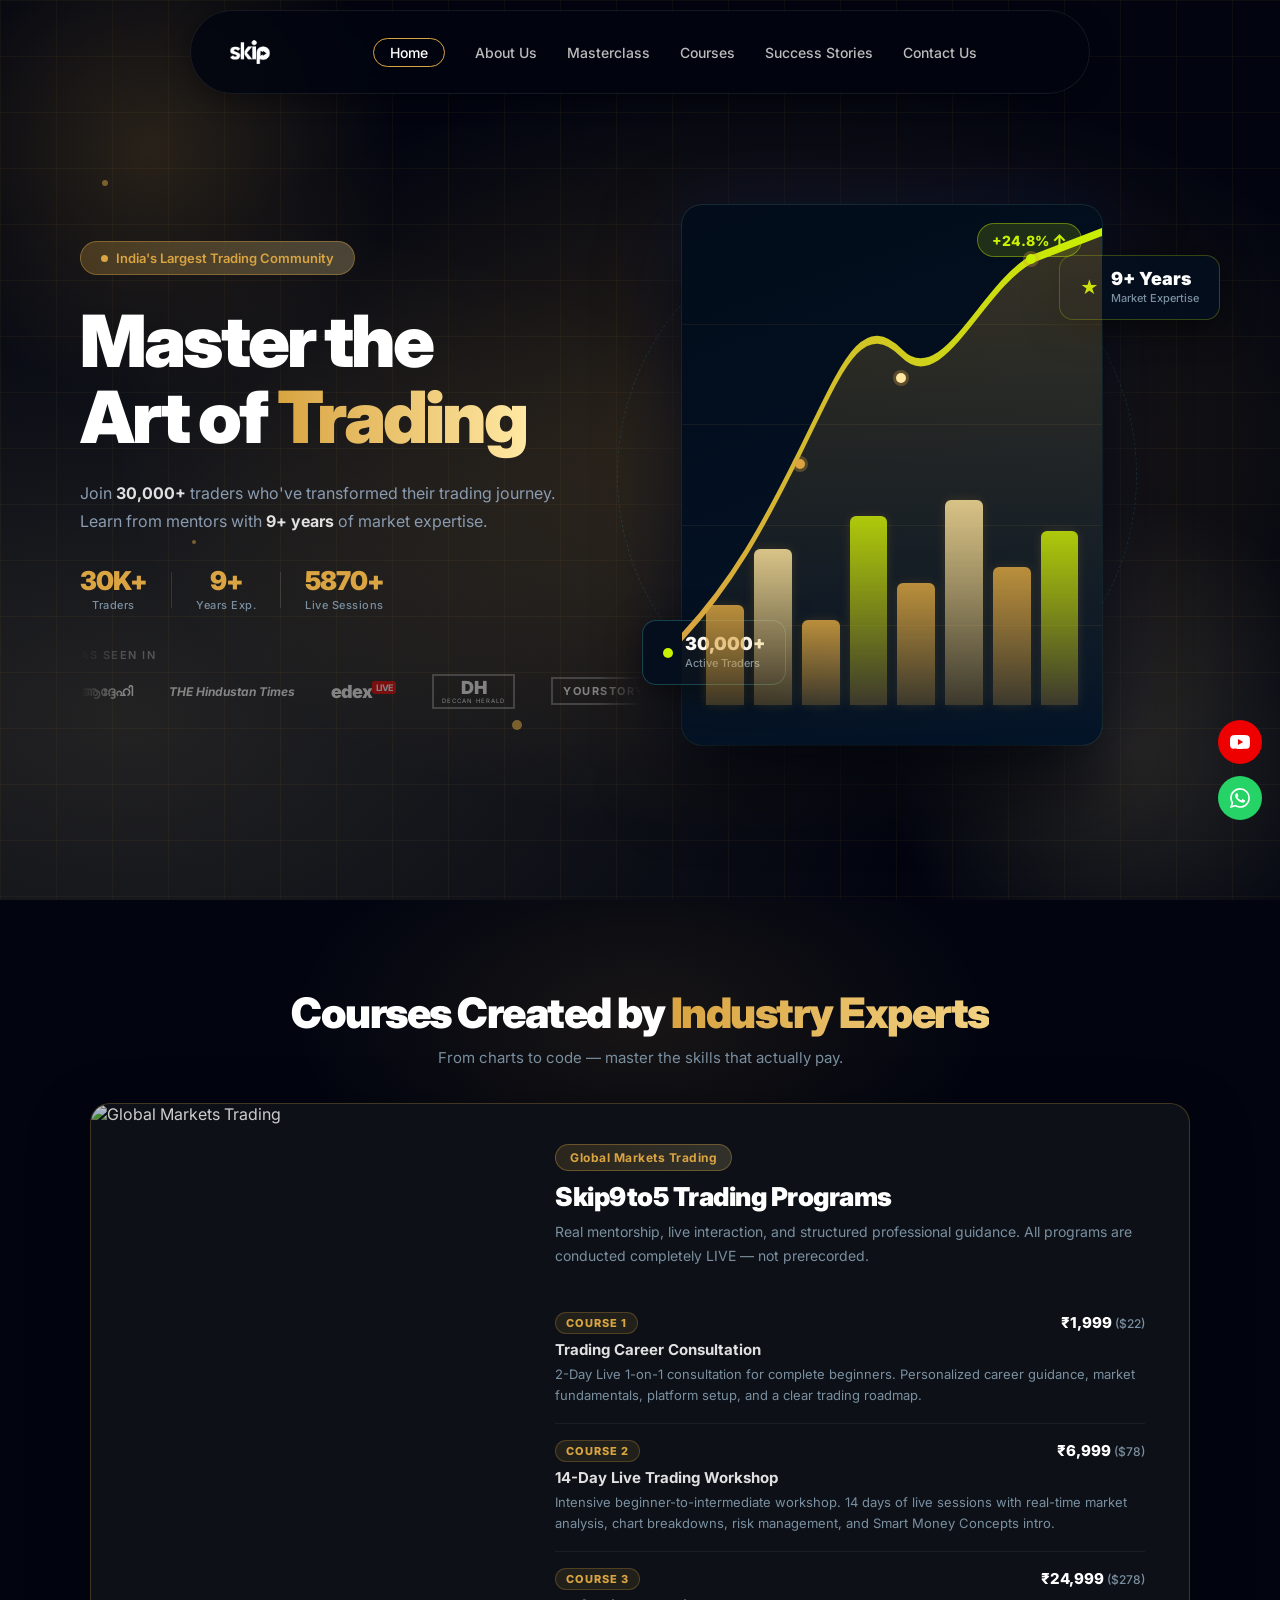
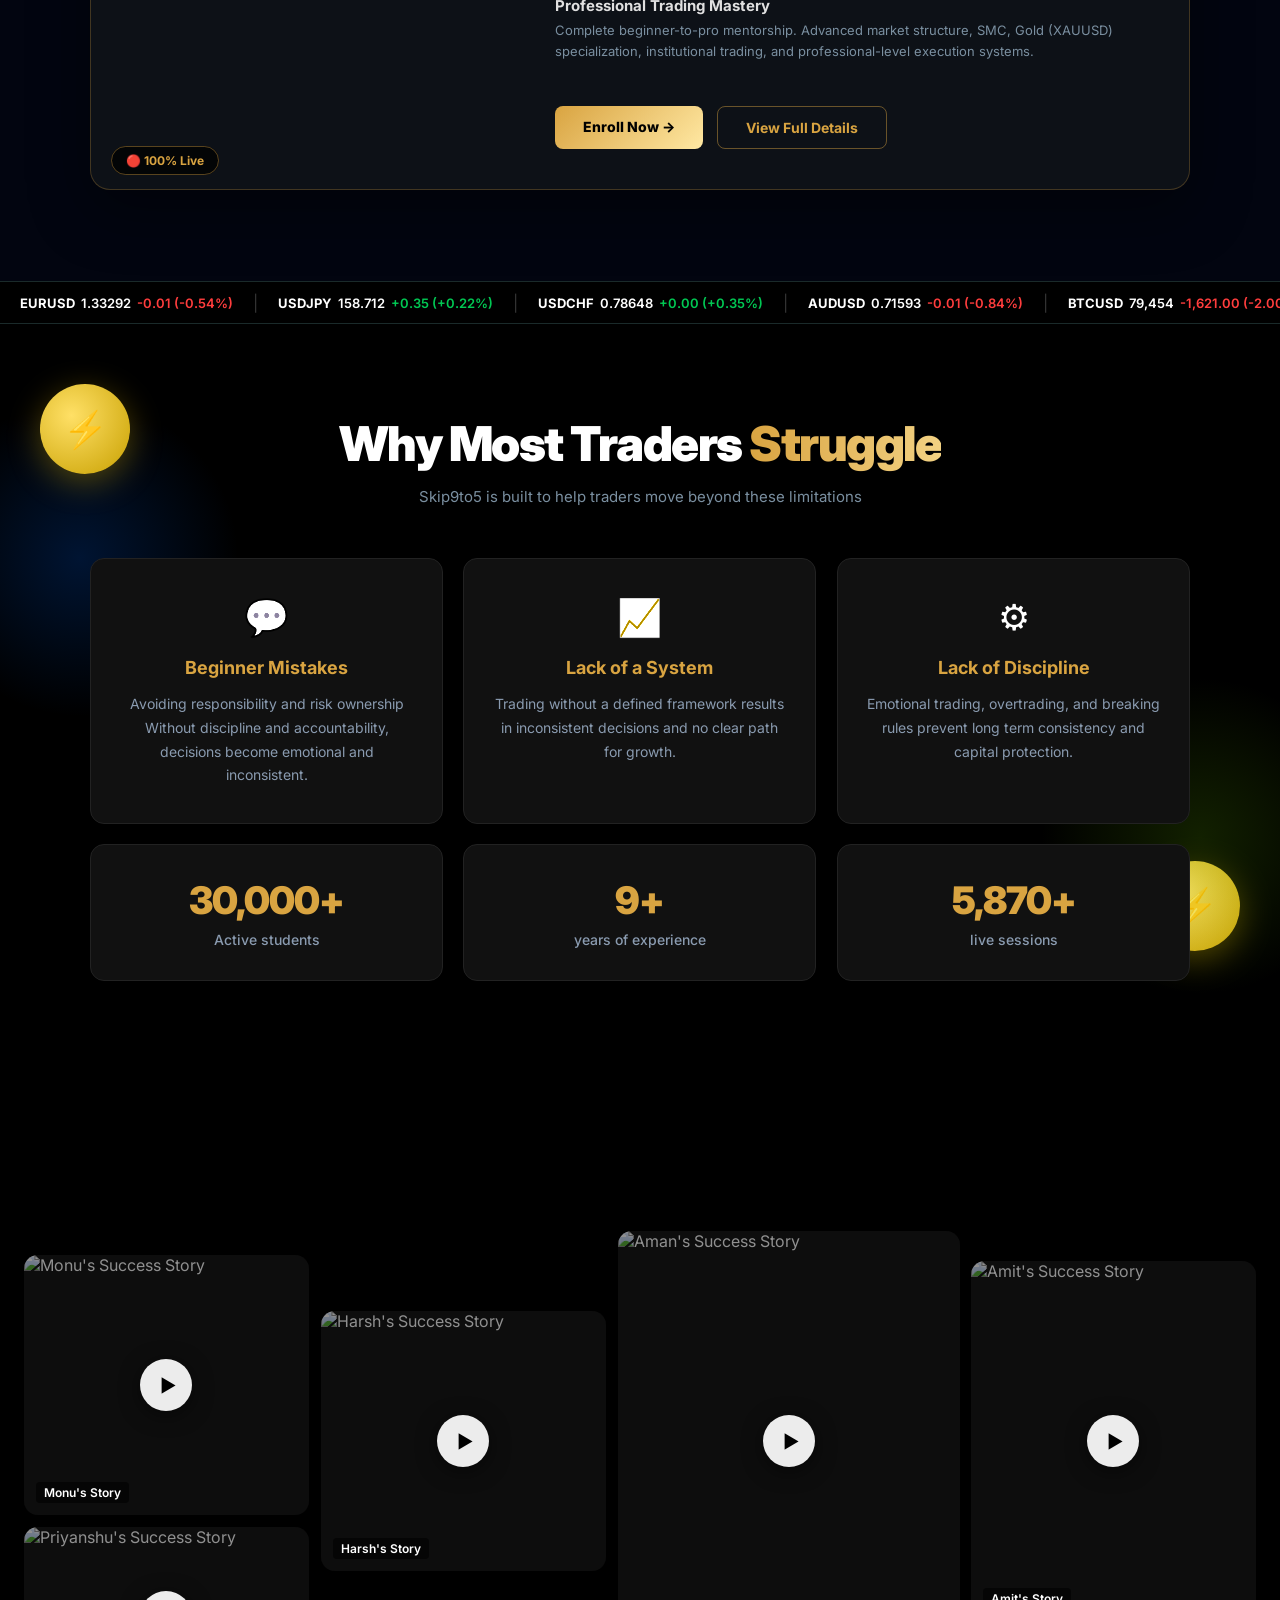
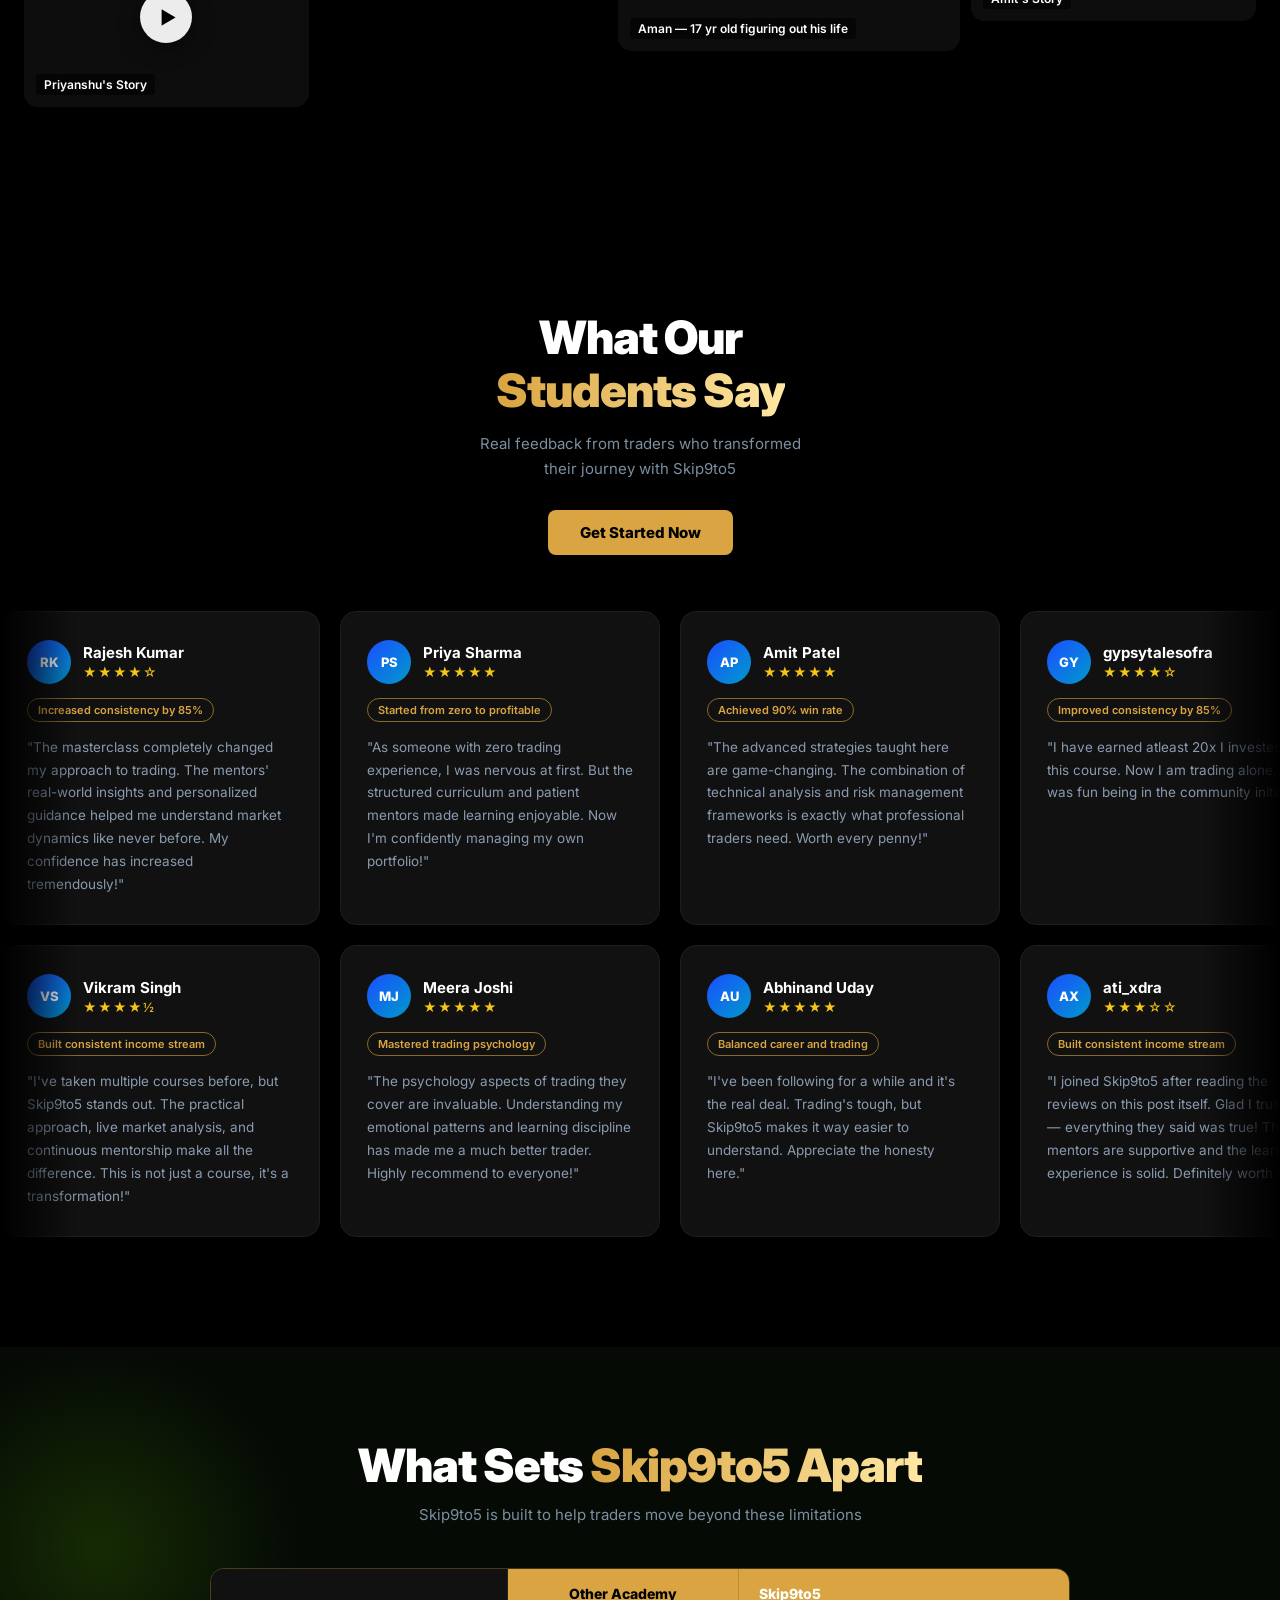
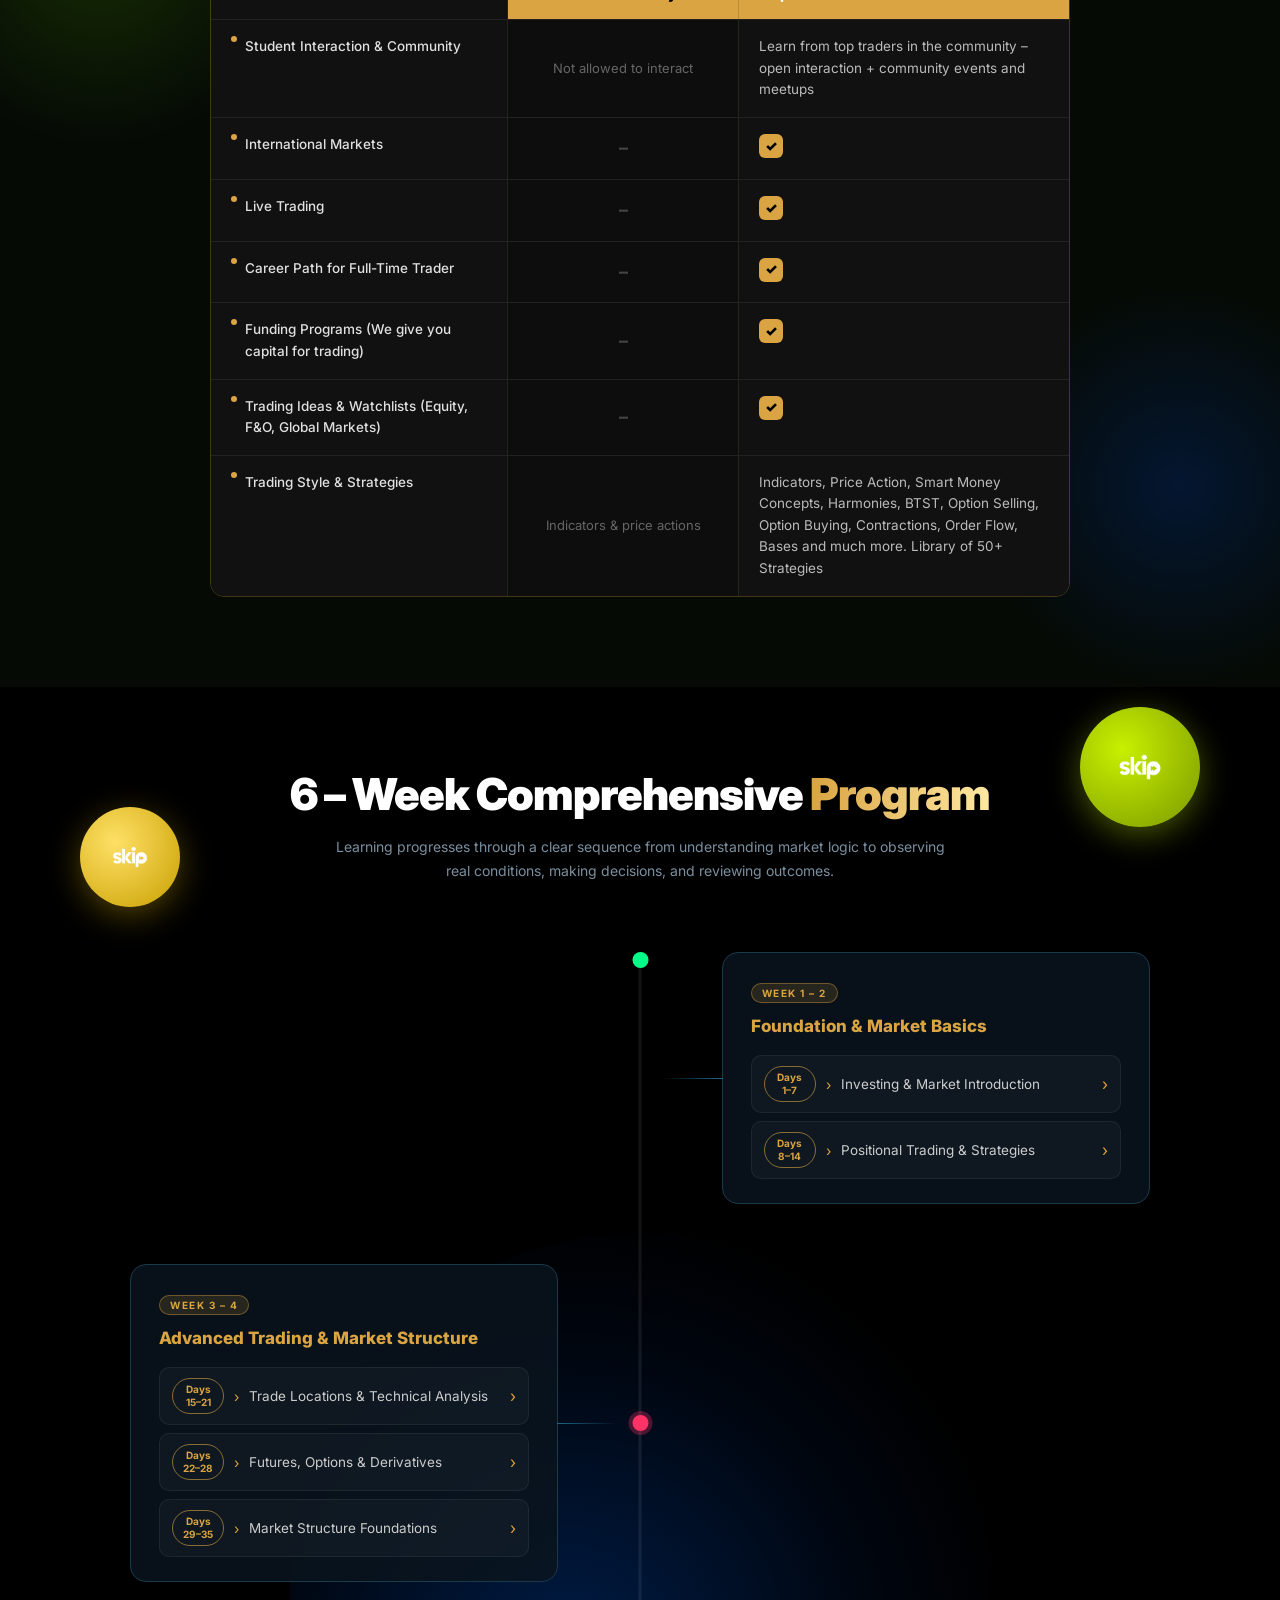
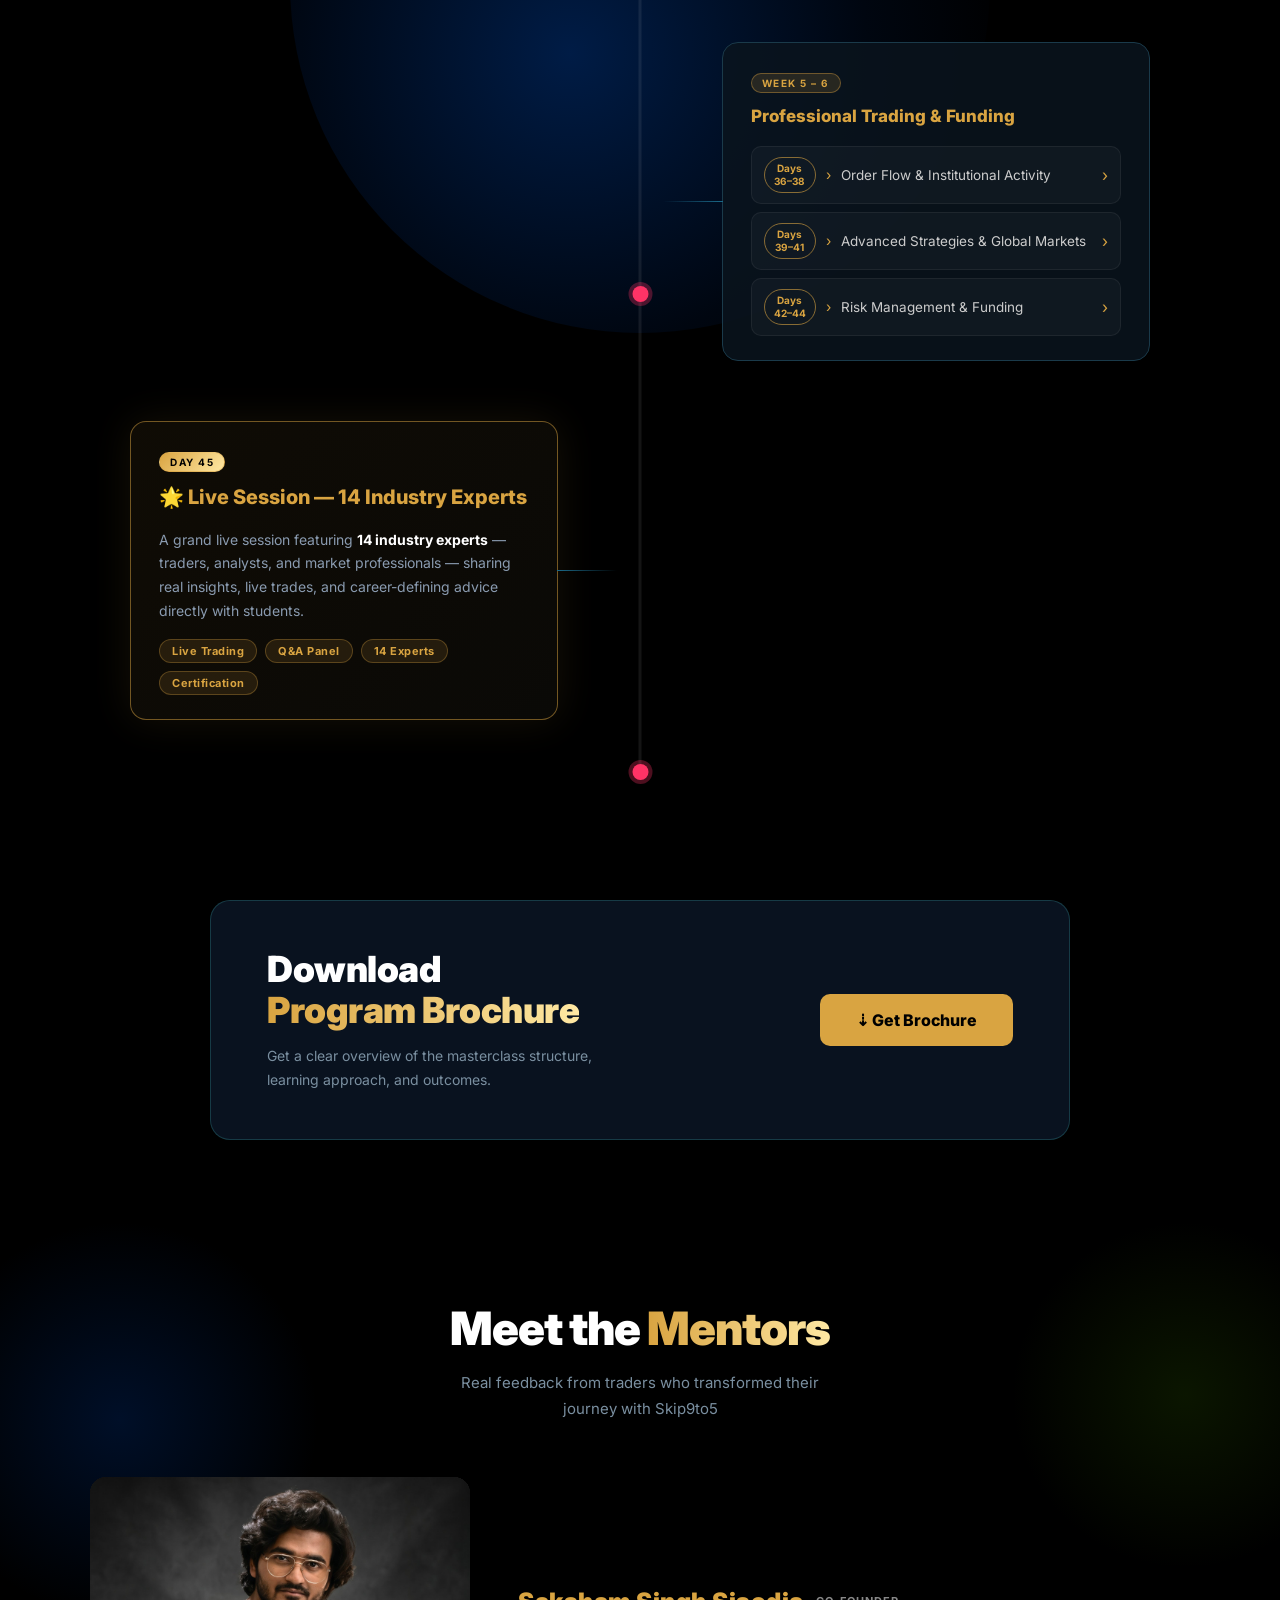
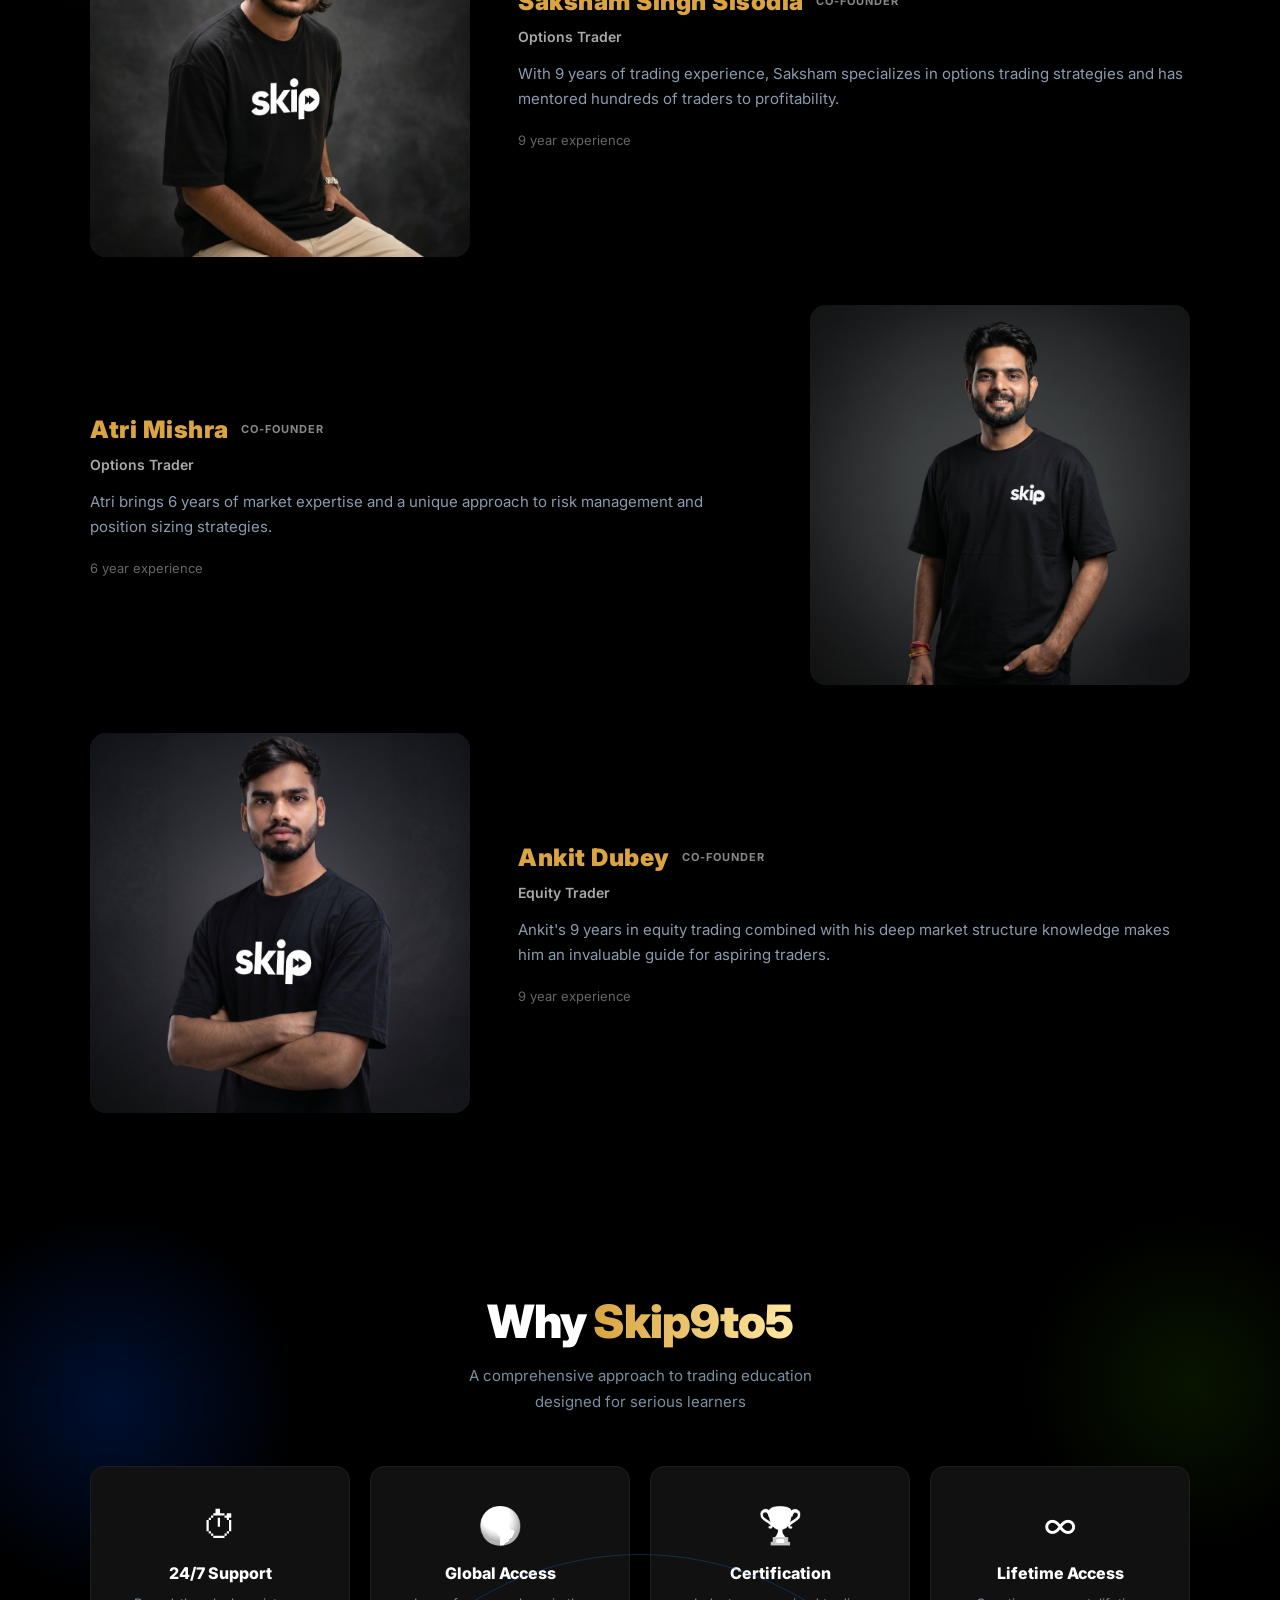
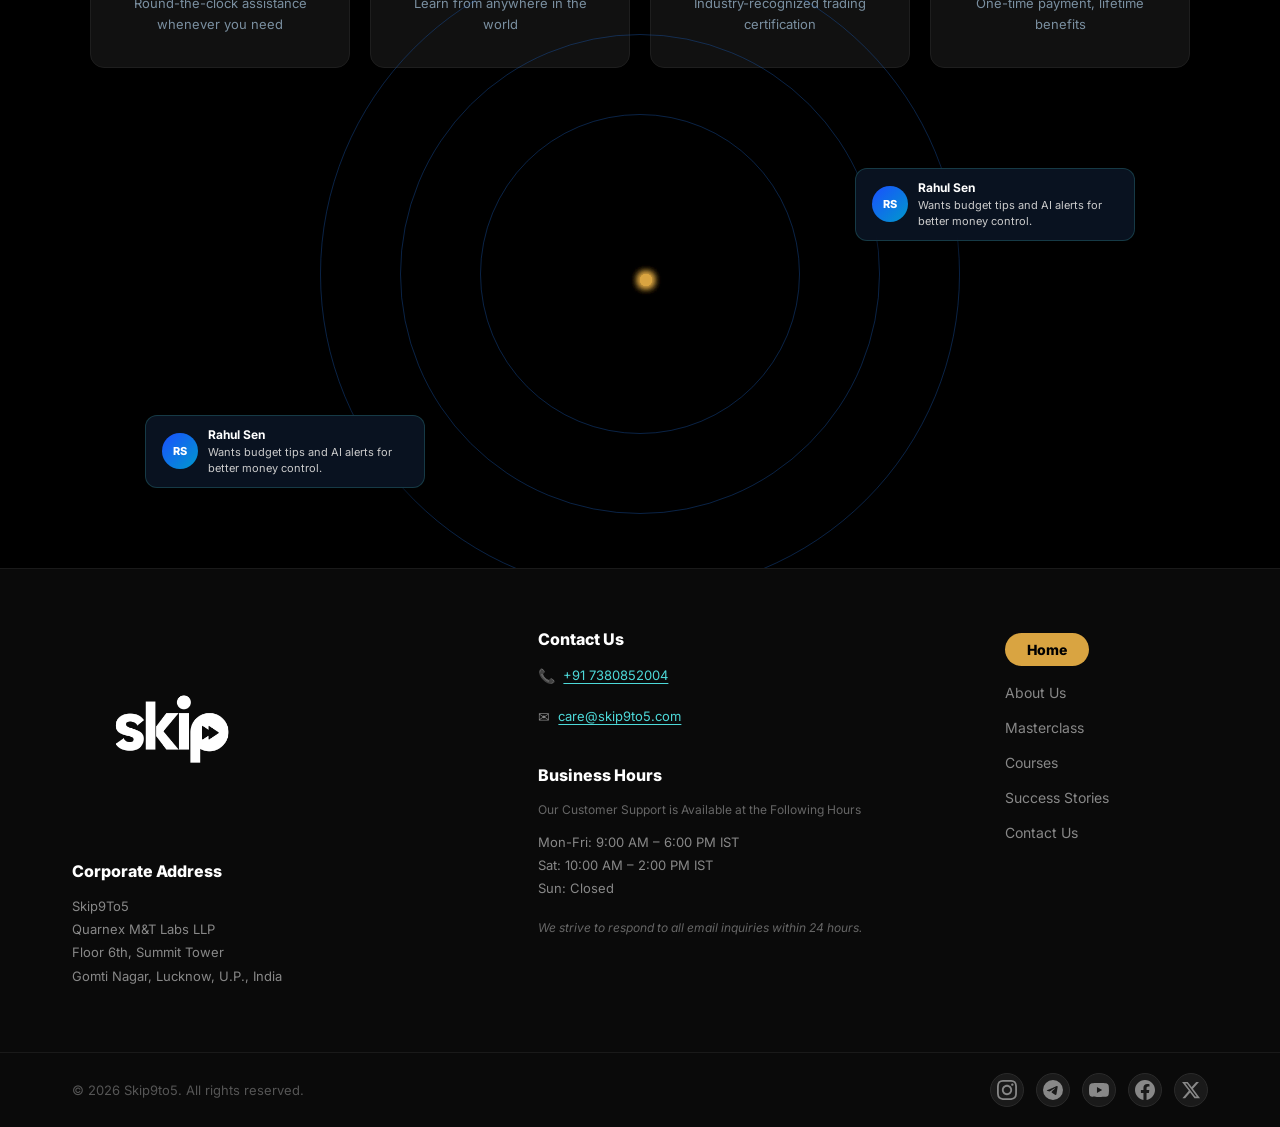
==== index.html @ 5f294678 "first commit" ====
<!DOCTYPE html>
<html lang="en">

<head>
  <meta charset="UTF-8" />
  <meta name="viewport" content="width=device-width, initial-scale=1.0" />
  <title>Skip9to5 - Master the Art of Trading</title>
  <link href="https://fonts.googleapis.com/css2?family=Inter:wght@400;600;700;800;900&display=swap" rel="stylesheet" />
  <link rel="stylesheet" href="style.css" />
  <style>
  @media (max-width:900px){
    .hero-badge,.hero-h1,.hero-line1,.hero-line2,.hero-para,.hero-stats,.hero-buttons,.hero-stat,.hero-stat-num,.hero-stat-label,.hero-stat-divider{animation:none!important;opacity:1!important;transform:none!important;visibility:visible!important;}
    .media-logos-wrapper{opacity:1!important;visibility:visible!important;}
    .media-logos{animation:logoScroll 14s linear infinite!important;opacity:1!important;visibility:visible!important;}
    .hero-line1,.hero-line2{color:#fff!important;-webkit-text-fill-color:#fff!important;display:block!important;}
    .hero-highlight{-webkit-text-fill-color:transparent!important;background:linear-gradient(90deg,#d9a441,#ffe8a3)!important;-webkit-background-clip:text!important;background-clip:text!important;}
    .hero-stat-num{color:#d9a441!important;}
    .hero-content{opacity:1!important;visibility:visible!important;z-index:10!important;position:relative!important;}
    .hero-inner{display:block!important;}
    .hero [data-animate]:not(.media-logos):not(.media-logos-wrapper){opacity:1!important;transform:none!important;visibility:visible!important;animation:none!important;}
    .media-logos{display:flex!important;width:max-content!important;animation:logoScroll 14s linear infinite!important;}
  }
  </style>
</head>

<body>

  <!-- NAVBAR -->
  <nav class="navbar" id="navbar">
    <div class="navbar-island" id="navIsland">
      <div class="logo">
        <img src="skip.png" alt="Skip Logo" class="nav-logo-img nav-logo-desktop" />
        <img src="Skip9to5-LOGO.png" alt="Skip Logo" class="nav-logo-img nav-logo-mobile" />
      </div>
      <ul class="nav-links" id="navLinks">
        <li><a href="index.html" class="active">Home</a></li>
        <li><a href="index.html#mentors">About Us</a></li>
        <li><a href="masterclass.html">Masterclass</a></li>
        <li><a href="index.html#courses">Courses</a></li>
        <!-- <li><a href="community.html">Community</a></li> -->
        <li><a href="index.html#testimonials">Success Stories</a></li>
        <li><a href="contact.html">Contact Us</a></li>
      </ul>
      <div class="nav-actions">
      </div>
      <button class="nav-hamburger" id="navHamburger" aria-label="Toggle menu">
        <span></span><span></span><span></span>
      </button>
    </div>
  </nav>

  <!-- HERO -->
  <section class="hero">
    <div class="hero-grid-overlay"></div>

    <!-- animated particles -->
    <div class="hero-particle p1"></div>
    <div class="hero-particle p2"></div>
    <div class="hero-particle p3"></div>
    <div class="hero-particle p4"></div>
    <div class="hero-particle p5"></div>

    <!-- glow blobs -->
    <div class="hero-blob blob-tl"></div>
    <div class="hero-blob blob-br"></div>

    <div class="hero-inner">

      <!-- LEFT -->
      <div class="hero-content">

        <div class="hero-badge is-visible">
          <span class="hero-badge-dot"></span>
          India's Largest Trading Community
        </div>

        <h1 class="hero-h1">
          <span class="hero-line1">Master the</span>
          <span class="hero-line2">Art of <span class="hero-highlight">Trading</span></span>
        </h1>

        <p class="hero-para">Join <strong>30,000+</strong> traders who've transformed their trading journey.<br />
          Learn from mentors with <strong>9+ years</strong> of market expertise.</p>

        <!-- stats row -->
        <div class="hero-stats">
          <div class="hero-stat">
            <span class="hero-stat-num">30K+</span>
            <span class="hero-stat-label">Traders</span>
          </div>
          <div class="hero-stat-divider"></div>
          <div class="hero-stat">
            <span class="hero-stat-num">9+</span>
            <span class="hero-stat-label">Years Exp.</span>
          </div>
          <div class="hero-stat-divider"></div>
          <div class="hero-stat">
            <span class="hero-stat-num">5870+</span>
            <span class="hero-stat-label">Live Sessions</span>
          </div>
        </div>



        <div class="media-logos-wrapper">
          <p class="media-label">As seen in</p>
          <div class="media-logos">
            <span class="media-logo malayalam">ആദ്ദേഹി</span>
            <span class="media-logo ht">THE Hindustan Times</span>
            <span class="media-logo edex">edex<span class="live">LIVE</span></span>
            <span class="media-logo dh">DH<br /><small>DECCAN HERALD</small></span>
            <span class="media-logo ys">YOURSTORY</span>
            <span class="media-logo malayalam">ആദ്ദേഹി</span>
            <span class="media-logo ht">THE Hindustan Times</span>
            <span class="media-logo edex">edex<span class="live">LIVE</span></span>
            <span class="media-logo dh">DH<br /><small>DECCAN HERALD</small></span>
            <span class="media-logo ys">YOURSTORY</span>
          </div>
        </div>
      </div>

      <!-- RIGHT -->
      <div class="hero-image-wrap">
        <div class="hero-img-ring ring1"></div>
        <div class="hero-img-ring ring2"></div>
        <div class="hero-img-frame">
          <!-- Animated Bar Chart -->
          <div class="hero-chart">
            <div class="chart-grid">
              <div class="chart-line"></div>
              <div class="chart-line"></div>
              <div class="chart-line"></div>
              <div class="chart-line"></div>
            </div>
            <div class="chart-bars">
              <div class="chart-bar" style="--h:45%;--delay:0s;--color:#d9a441"></div>
              <div class="chart-bar" style="--h:70%;--delay:0.15s;--color:#ffe8a3"></div>
              <div class="chart-bar" style="--h:38%;--delay:0.3s;--color:#d9a441"></div>
              <div class="chart-bar" style="--h:85%;--delay:0.45s;--color:#c8f000"></div>
              <div class="chart-bar" style="--h:55%;--delay:0.6s;--color:#d9a441"></div>
              <div class="chart-bar" style="--h:92%;--delay:0.75s;--color:#ffe8a3"></div>
              <div class="chart-bar" style="--h:62%;--delay:0.9s;--color:#d9a441"></div>
              <div class="chart-bar" style="--h:78%;--delay:1.05s;--color:#c8f000"></div>
            </div>
            <svg class="chart-curve" viewBox="0 0 420 200" preserveAspectRatio="none">
              <defs>
                <linearGradient id="curveGrad" x1="0" y1="0" x2="1" y2="0">
                  <stop offset="0%" stop-color="#d9a441"/>
                  <stop offset="100%" stop-color="#c8f000"/>
                </linearGradient>
                <linearGradient id="fillGrad" x1="0" y1="0" x2="0" y2="1">
                  <stop offset="0%" stop-color="#d9a441" stop-opacity="0.25"/>
                  <stop offset="100%" stop-color="#d9a441" stop-opacity="0"/>
                </linearGradient>
              </defs>
              <path class="curve-fill" d="M0 160 C50 140, 80 120, 120 90 S180 40, 220 55 S300 30, 350 20 L420 10 L420 200 L0 200 Z" fill="url(#fillGrad)"/>
              <path class="curve-line" d="M0 160 C50 140, 80 120, 120 90 S180 40, 220 55 S300 30, 350 20 L420 10" fill="none" stroke="url(#curveGrad)" stroke-width="3" stroke-linecap="round"/>
            </svg>
            <div class="chart-label-up">+24.8% <span>&#8593;</span></div>
            <div class="chart-dots">
              <div class="chart-dot" style="left:28%;bottom:52%;--dc:#d9a441"></div>
              <div class="chart-dot" style="left:52%;bottom:68%;--dc:#ffe8a3"></div>
              <div class="chart-dot" style="left:83%;bottom:90%;--dc:#c8f000"></div>
            </div>
          </div>
          <div class="hero-img-shine"></div>
        </div>
        <!-- floating badge -->
        <div class="hero-float-card">
          <span class="hero-pulse"></span>
          <div>
            <div class="hero-card-num">30,000+</div>
            <div class="hero-card-label">Active Traders</div>
          </div>
        </div>
        <!-- second floating badge -->
        <div class="hero-float-card2">
          <span class="hero-star">&#9733;</span>
          <div>
            <div class="hero-card-num">9+ Years</div>
            <div class="hero-card-label">Market Expertise</div>
          </div>
        </div>
      </div>

    </div>
  </section>

  <!-- COURSES SECTION -->
  <section class="courses-section" id="courses">
    <div class="courses-inner">
      <div class="courses-header">
        <h2 class="courses-title" data-animate="fade-up">Courses Created by <span class="courses-highlight">Industry Experts</span></h2>
        <p class="courses-tagline" data-animate="fade-up" data-delay="150">From charts to code — master the skills that actually pay.</p>
      </div>

      <!-- Expanded Global Markets Card -->
      <div class="gm-card" data-animate="zoom-in" data-delay="200">
        <div class="gm-card-img">
          <img src="https://images.unsplash.com/photo-1611974789855-9c2a0a7236a3?w=600&h=500&fit=crop&auto=format" alt="Global Markets Trading" />
          <div class="gm-img-overlay">
            <span class="gm-live-badge">&#128308; 100% Live</span>
          </div>
        </div>
        <div class="gm-card-content">
          <div class="gm-card-top">
            <span class="gm-tag">Global Markets Trading</span>
            <h3 class="gm-title">Skip9to5 Trading Programs</h3>
            <p class="gm-desc">Real mentorship, live interaction, and structured professional guidance. All programs are conducted completely LIVE — not prerecorded.</p>
          </div>

          <div class="gm-courses">

            <div class="gm-course">
              <div class="gm-course-head">
                <span class="gm-course-num">Course 1</span>
                <span class="gm-course-price">₹1,999 <small>($22)</small></span>
              </div>
              <h4>Trading Career Consultation</h4>
              <p>2-Day Live 1-on-1 consultation for complete beginners. Personalized career guidance, market fundamentals, platform setup, and a clear trading roadmap.</p>
            </div>

            <div class="gm-course-divider"></div>

            <div class="gm-course">
              <div class="gm-course-head">
                <span class="gm-course-num">Course 2</span>
                <span class="gm-course-price">₹6,999 <small>($78)</small></span>
              </div>
              <h4>14-Day Live Trading Workshop</h4>
              <p>Intensive beginner-to-intermediate workshop. 14 days of live sessions with real-time market analysis, chart breakdowns, risk management, and Smart Money Concepts intro.</p>
            </div>

            <div class="gm-course-divider"></div>

            <div class="gm-course">
              <div class="gm-course-head">
                <span class="gm-course-num">Course 3</span>
                <span class="gm-course-price">₹24,999 <small>($278)</small></span>
              </div>
              <h4>Professional Trading Mastery</h4>
              <p>Complete beginner-to-pro mentorship. Advanced market structure, SMC, Gold (XAUUSD) specialization, institutional trading, and professional-level execution systems.</p>
            </div>

          </div>

          <div class="gm-card-actions">
            <a href="payment.html" class="gm-btn-primary">Enroll Now &#8594;</a>
            <a href="global-markets.html" class="gm-btn-outline">View Full Details</a>
          </div>
        </div>
      </div>

    </div>
  </section>

  <!-- TICKER BAR -->
  <div class="ticker-bar">
    <div class="ticker-track">
      <span class="tick"><span class="tick-name">EURUSD</span> 1.33292 <span class="tick-down">-0.01
          (-0.54%)</span></span>
      <span class="tick-sep">|</span>
      <span class="tick"><span class="tick-name">USDJPY</span> 158.712 <span class="tick-up">+0.35
          (+0.22%)</span></span>
      <span class="tick-sep">|</span>
      <span class="tick"><span class="tick-name">USDCHF</span> 0.78648 <span class="tick-up">+0.00
          (+0.35%)</span></span>
      <span class="tick-sep">|</span>
      <span class="tick"><span class="tick-name">AUDUSD</span> 0.71593 <span class="tick-down">-0.01
          (-0.84%)</span></span>
      <span class="tick-sep">|</span>
      <span class="tick"><span class="tick-name">BTCUSD</span> 79,454 <span class="tick-down">-1,621.00
          (-2.00%)</span></span>
      <span class="tick-sep">|</span>
      <span class="tick"><span class="tick-name">TSLA</span> 428.00 <span class="tick-down">-15.30
          (-3.45%)</span></span>
      <span class="tick-sep">|</span>
      <span class="tick"><span class="tick-name">EURUSD</span> 1.33292 <span class="tick-down">-0.01
          (-0.54%)</span></span>
      <span class="tick-sep">|</span>
      <span class="tick"><span class="tick-name">USDJPY</span> 158.712 <span class="tick-up">+0.35
          (+0.22%)</span></span>
      <span class="tick-sep">|</span>
      <span class="tick"><span class="tick-name">USDCHF</span> 0.78648 <span class="tick-up">+0.00
          (+0.35%)</span></span>
      <span class="tick-sep">|</span>
      <span class="tick"><span class="tick-name">AUDUSD</span> 0.71593 <span class="tick-down">-0.01
          (-0.84%)</span></span>
      <span class="tick-sep">|</span>
      <span class="tick"><span class="tick-name">BTCUSD</span> 79,454 <span class="tick-down">-1,621.00
          (-2.00%)</span></span>
      <span class="tick-sep">|</span>
      <span class="tick"><span class="tick-name">TSLA</span> 428.00 <span class="tick-down">-15.30
          (-3.45%)</span></span>
    </div>
  </div>

  <!-- WHY MOST TRADERS STRUGGLE -->
  <section class="struggle">
    <div class="coin coin-left">&#9889;</div>
    <div class="coin coin-right">&#9889;</div>

    <div class="struggle-inner">
      <h2 class="struggle-title" data-animate="fade-up">Why Most Traders <span class="struggle-highlight">Struggle</span></h2>
      <p class="struggle-sub" data-animate="fade-up" data-delay="150">Skip9to5 is built to help traders move beyond these limitations</p>

      <!-- Top 3 cards -->
      <div class="struggle-cards">
        <div class="s-card" data-animate="fade-up" data-delay="100">
          <div class="s-icon">&#128172;</div>
          <h3>Beginner Mistakes</h3>
          <p>Avoiding responsibility and risk ownership Without discipline and accountability, decisions become
            emotional and inconsistent.</p>
        </div>
        <div class="s-card" data-animate="fade-up" data-delay="250">
          <div class="s-icon">&#128200;</div>
          <h3>Lack of a System</h3>
          <p>Trading without a defined framework results in inconsistent decisions and no clear path for growth.</p>
        </div>
        <div class="s-card" data-animate="fade-up" data-delay="400">
          <div class="s-icon">&#9881;</div>
          <h3>Lack of Discipline</h3>
          <p>Emotional trading, overtrading, and breaking rules prevent long term consistency and capital protection.
          </p>
        </div>
      </div>

      <!-- Stats row -->
      <div class="struggle-stats">
        <div class="stat-card" data-animate="pop" data-delay="100">
          <div class="stat-num">30,000+</div>
          <div class="stat-label">Active students</div>
        </div>
        <div class="stat-card" data-animate="pop" data-delay="250">
          <div class="stat-num">9+</div>
          <div class="stat-label">years of experience</div>
        </div>
        <div class="stat-card" data-animate="pop" data-delay="400">
          <div class="stat-num">5,870+</div>
          <div class="stat-label">live sessions</div>
        </div>
      </div>
    </div>
  </section>

  <!-- VIDEO WALL SECTION -->
  <section class="video-wall">
    <div class="vw-grid">

      <!-- col 1 -->
      <div class="vw-col vw-col--offset">
        <div class="vw-item" data-vid="0Kn14chFqkI" data-animate="zoom-in" data-delay="100">
          <img src="https://img.youtube.com/vi/0Kn14chFqkI/hqdefault.jpg" alt="Monu's Success Story" />
          <div class="vw-overlay">
            <div class="vw-play">&#9654;</div>
          </div>
          <div class="vw-caption">Monu's Story</div>
        </div>
        <div class="vw-item vw-item--sm" data-vid="X-Z2sz8agEo" data-animate="zoom-in" data-delay="200">
          <img src="https://img.youtube.com/vi/X-Z2sz8agEo/hqdefault.jpg" alt="Priyanshu's Success Story" />
          <div class="vw-overlay">
            <div class="vw-play">&#9654;</div>
          </div>
          <div class="vw-caption">Priyanshu's Story</div>
        </div>
      </div>

      <!-- col 2 -->
      <div class="vw-col">
        <div class="vw-item" data-vid="LWwvFwNIF-0" data-animate="zoom-in" data-delay="150">
          <img src="https://img.youtube.com/vi/LWwvFwNIF-0/hqdefault.jpg" alt="Harsh's Success Story" />
          <div class="vw-overlay">
            <div class="vw-play">&#9654;</div>
          </div>
          <div class="vw-caption">Harsh's Story</div>
        </div>
      </div>

      <!-- col 3 (tall center) -->
      <div class="vw-col vw-col--tall">
        <div class="vw-item vw-item--tall" data-vid="XWdUt3kWyk4" data-animate="fade-up" data-delay="100">
          <img src="https://img.youtube.com/vi/XWdUt3kWyk4/hqdefault.jpg" alt="Aman's Success Story" />
          <div class="vw-overlay">
            <div class="vw-play">&#9654;</div>
          </div>
          <div class="vw-caption">Aman — 17 yr old figuring out his life</div>
        </div>
      </div>

      <!-- col 4 -->
      <div class="vw-col">
        <div class="vw-item vw-item--center" data-vid="Lo_ufs17RVM" data-animate="fade-up" data-delay="200">
          <img src="https://img.youtube.com/vi/Lo_ufs17RVM/hqdefault.jpg" alt="Amit's Success Story" />
          <div class="vw-overlay">
            <div class="vw-play">&#9654;</div>
          </div>
          <div class="vw-caption">Amit's Story</div>
        </div>
      </div>

    </div>
  </section>

  <!-- VIDEO MODAL -->
  <div class="yt-modal" id="ytModal">
    <div class="yt-modal-backdrop" id="ytBackdrop"></div>
    <div class="yt-modal-box">
      <button class="yt-close" id="ytClose">&#10005;</button>
      <div class="yt-frame-wrap">
        <iframe id="ytFrame" src="" frameborder="0" allow="autoplay; encrypted-media" allowfullscreen></iframe>
      </div>
    </div>
  </div>

  <script>
    const items = document.querySelectorAll('.vw-item');
    const modal = document.getElementById('ytModal');
    const frame = document.getElementById('ytFrame');
    const close = document.getElementById('ytClose');
    const backdrop = document.getElementById('ytBackdrop');

    items.forEach(item => {
      item.addEventListener('click', () => {
        const vid = item.dataset.vid;
        frame.src = `https://www.youtube.com/embed/${vid}?autoplay=1`;
        modal.classList.add('active');
      });
    });

    function closeModal() {
      modal.classList.remove('active');
      frame.src = '';
    }
    close.addEventListener('click', closeModal);
    backdrop.addEventListener('click', closeModal);
    document.addEventListener('keydown', e => { if (e.key === 'Escape') closeModal(); });
  </script>

  <!-- WHAT OUR STUDENTS SAY -->
  <section class="testimonials" id="testimonials">
    <div class="testi-header" data-animate="fade-up">
      <h2>What Our<br /><span class="testi-highlight">Students Say</span></h2>
      <p>Real feedback from traders who transformed<br />their journey with Skip9to5</p>
      <a href="masterclass.html" class="btn-primary">Get Started Now</a>
    </div>

    <!-- ROW 1 - scrolls left -->
    <div class="testi-track-wrap">
      <div class="testi-track testi-track--left">

        <div class="t-card">
          <div class="t-top">
            <div class="t-avatar">RK</div>
            <div>
              <div class="t-name">Rajesh Kumar</div>
              <div class="t-stars">★★★★☆</div>
            </div>
          </div>
          <div class="t-tag">Increased consistency by 85%</div>
          <p>"The masterclass completely changed my approach to trading. The mentors' real-world insights and
            personalized guidance helped me understand market dynamics like never before. My confidence has increased
            tremendously!"</p>
        </div>

        <div class="t-card">
          <div class="t-top">
            <div class="t-avatar">PS</div>
            <div>
              <div class="t-name">Priya Sharma</div>
              <div class="t-stars">★★★★★</div>
            </div>
          </div>
          <div class="t-tag">Started from zero to profitable</div>
          <p>"As someone with zero trading experience, I was nervous at first. But the structured curriculum and patient
            mentors made learning enjoyable. Now I'm confidently managing my own portfolio!"</p>
        </div>

        <div class="t-card">
          <div class="t-top">
            <div class="t-avatar">AP</div>
            <div>
              <div class="t-name">Amit Patel</div>
              <div class="t-stars">★★★★★</div>
            </div>
          </div>
          <div class="t-tag">Achieved 90% win rate</div>
          <p>"The advanced strategies taught here are game-changing. The combination of technical analysis and risk
            management frameworks is exactly what professional traders need. Worth every penny!"</p>
        </div>

        <div class="t-card">
          <div class="t-top">
            <div class="t-avatar">GY</div>
            <div>
              <div class="t-name">gypsytalesofra</div>
              <div class="t-stars">★★★★☆</div>
            </div>
          </div>
          <div class="t-tag">Improved consistency by 85%</div>
          <p>"I have earned atleast 20x I invested in this course. Now I am trading alone, but it was fun being in the
            community initially."</p>
        </div>

        <div class="t-card">
          <div class="t-top">
            <div class="t-avatar">NK</div>
            <div>
              <div class="t-name">Nikhil Kapoor</div>
              <div class="t-stars">★★★★★</div>
            </div>
          </div>
          <div class="t-tag">Quit 9-5 to trade full time</div>
          <p>"Skip9to5 gave me the tools and confidence to leave my job and trade full time. The community support and
            live sessions are absolutely invaluable."</p>
        </div>

        <!-- duplicate for seamless loop -->
        <div class="t-card">
          <div class="t-top">
            <div class="t-avatar">RK</div>
            <div>
              <div class="t-name">Rajesh Kumar</div>
              <div class="t-stars">★★★★☆</div>
            </div>
          </div>
          <div class="t-tag">Increased consistency by 85%</div>
          <p>"The masterclass completely changed my approach to trading. The mentors' real-world insights and
            personalized guidance helped me understand market dynamics like never before."</p>
        </div>
        <div class="t-card">
          <div class="t-top">
            <div class="t-avatar">PS</div>
            <div>
              <div class="t-name">Priya Sharma</div>
              <div class="t-stars">★★★★★</div>
            </div>
          </div>
          <div class="t-tag">Started from zero to profitable</div>
          <p>"As someone with zero trading experience, I was nervous at first. But the structured curriculum and patient
            mentors made learning enjoyable."</p>
        </div>
        <div class="t-card">
          <div class="t-top">
            <div class="t-avatar">AP</div>
            <div>
              <div class="t-name">Amit Patel</div>
              <div class="t-stars">★★★★★</div>
            </div>
          </div>
          <div class="t-tag">Achieved 90% win rate</div>
          <p>"The advanced strategies taught here are game-changing. The combination of technical analysis and risk
            management frameworks is exactly what professional traders need."</p>
        </div>
        <div class="t-card">
          <div class="t-top">
            <div class="t-avatar">GY</div>
            <div>
              <div class="t-name">gypsytalesofra</div>
              <div class="t-stars">★★★★☆</div>
            </div>
          </div>
          <div class="t-tag">Improved consistency by 85%</div>
          <p>"I have earned atleast 20x I invested in this course. Now I am trading alone, but it was fun being in the
            community initially."</p>
        </div>
        <div class="t-card">
          <div class="t-top">
            <div class="t-avatar">NK</div>
            <div>
              <div class="t-name">Nikhil Kapoor</div>
              <div class="t-stars">★★★★★</div>
            </div>
          </div>
          <div class="t-tag">Quit 9-5 to trade full time</div>
          <p>"Skip9to5 gave me the tools and confidence to leave my job and trade full time. The community support and
            live sessions are absolutely invaluable."</p>
        </div>

      </div>
    </div>

    <!-- ROW 2 - scrolls right -->
    <div class="testi-track-wrap">
      <div class="testi-track testi-track--right">

        <div class="t-card">
          <div class="t-top">
            <div class="t-avatar">VS</div>
            <div>
              <div class="t-name">Vikram Singh</div>
              <div class="t-stars">★★★★½</div>
            </div>
          </div>
          <div class="t-tag">Built consistent income stream</div>
          <p>"I've taken multiple courses before, but Skip9to5 stands out. The practical approach, live market
            analysis, and continuous mentorship make all the difference. This is not just a course, it's a
            transformation!"</p>
        </div>

        <div class="t-card">
          <div class="t-top">
            <div class="t-avatar">MJ</div>
            <div>
              <div class="t-name">Meera Joshi</div>
              <div class="t-stars">★★★★★</div>
            </div>
          </div>
          <div class="t-tag">Mastered trading psychology</div>
          <p>"The psychology aspects of trading they cover are invaluable. Understanding my emotional patterns and
            learning discipline has made me a much better trader. Highly recommend to everyone!"</p>
        </div>

        <div class="t-card">
          <div class="t-top">
            <div class="t-avatar">AU</div>
            <div>
              <div class="t-name">Abhinand Uday</div>
              <div class="t-stars">★★★★★</div>
            </div>
          </div>
          <div class="t-tag">Balanced career and trading</div>
          <p>"I've been following for a while and it's the real deal. Trading's tough, but Skip9to5 makes it way easier
            to understand. Appreciate the honesty here."</p>
        </div>

        <div class="t-card">
          <div class="t-top">
            <div class="t-avatar">AX</div>
            <div>
              <div class="t-name">ati_xdra</div>
              <div class="t-stars">★★★☆☆</div>
            </div>
          </div>
          <div class="t-tag">Built consistent income stream</div>
          <p>"I joined Skip9to5 after reading the reviews on this post itself. Glad I trusted it — everything they said
            was true! The mentors are supportive and the learning experience is solid. Definitely worth it."</p>
        </div>

        <div class="t-card">
          <div class="t-top">
            <div class="t-avatar">SR</div>
            <div>
              <div class="t-name">Suresh Reddy</div>
              <div class="t-stars">★★★★★</div>
            </div>
          </div>
          <div class="t-tag">2x portfolio in 6 months</div>
          <p>"The live trading sessions are what set Skip9to5 apart. Watching experienced traders make decisions in
            real time is worth more than any textbook. My portfolio has doubled in 6 months."</p>
        </div>

        <!-- duplicate for seamless loop -->
        <div class="t-card">
          <div class="t-top">
            <div class="t-avatar">VS</div>
            <div>
              <div class="t-name">Vikram Singh</div>
              <div class="t-stars">★★★★½</div>
            </div>
          </div>
          <div class="t-tag">Built consistent income stream</div>
          <p>"I've taken multiple courses before, but Skip9to5 stands out. The practical approach, live market
            analysis, and continuous mentorship make all the difference."</p>
        </div>
        <div class="t-card">
          <div class="t-top">
            <div class="t-avatar">MJ</div>
            <div>
              <div class="t-name">Meera Joshi</div>
              <div class="t-stars">★★★★★</div>
            </div>
          </div>
          <div class="t-tag">Mastered trading psychology</div>
          <p>"The psychology aspects of trading they cover are invaluable. Understanding my emotional patterns and
            learning discipline has made me a much better trader."</p>
        </div>
        <div class="t-card">
          <div class="t-top">
            <div class="t-avatar">AU</div>
            <div>
              <div class="t-name">Abhinand Uday</div>
              <div class="t-stars">★★★★★</div>
            </div>
          </div>
          <div class="t-tag">Balanced career and trading</div>
          <p>"I've been following for a while and it's the real deal. Trading's tough, but Skip9to5 makes it way easier
            to understand. Appreciate the honesty here."</p>
        </div>
        <div class="t-card">
          <div class="t-top">
            <div class="t-avatar">AX</div>
            <div>
              <div class="t-name">ati_xdra</div>
              <div class="t-stars">★★★☆☆</div>
            </div>
          </div>
          <div class="t-tag">Built consistent income stream</div>
          <p>"I joined Skip9to5 after reading the reviews on this post itself. Glad I trusted it — everything they said
            was true!"</p>
        </div>
        <div class="t-card">
          <div class="t-top">
            <div class="t-avatar">SR</div>
            <div>
              <div class="t-name">Suresh Reddy</div>
              <div class="t-stars">★★★★★</div>
            </div>
          </div>
          <div class="t-tag">2x portfolio in 6 months</div>
          <p>"The live trading sessions are what set Skip9to5 apart. Watching experienced traders make decisions in
            real time is worth more than any textbook."</p>
        </div>

      </div>
    </div>
  </section>

  <!-- WHAT SETS Skip9to5 APART -->
  <section class="apart">
    <div class="apart-inner">
      <h2 class="apart-title" data-animate="fade-up">What Sets <span class="apart-highlight">Skip9to5 Apart</span></h2>
      <p class="apart-sub" data-animate="fade-up" data-delay="150">Skip9to5 is built to help traders move beyond these limitations</p>

            <div class="apart-table" id="apartTable">
        <!-- Header -->
        <div class="at-row at-header">
          <div class="at-col at-col--feature"></div>
          <div class="at-col at-col--other">Other Academy</div>
          <div class="at-col at-col--haven" style="color: #fff;">Skip9to5</div>
        </div>

        <div class="at-row">
          <div class="at-col at-col--feature"><span class="at-dot"></span>Student Interaction &amp; Community</div>
          <div class="at-col at-col--other">Not allowed to interact</div>
          <div class="at-col at-col--haven">Learn from top traders in the community – open interaction + community
            events and meetups</div>
        </div>

        <div class="at-row">
          <div class="at-col at-col--feature"><span class="at-dot"></span>International Markets</div>
          <div class="at-col at-col--other"><span class="at-dash">–</span></div>
          <div class="at-col at-col--haven"><span class="at-check">&#10003;</span></div>
        </div>

        <div class="at-row">
          <div class="at-col at-col--feature"><span class="at-dot"></span>Live Trading</div>
          <div class="at-col at-col--other"><span class="at-dash">–</span></div>
          <div class="at-col at-col--haven"><span class="at-check">&#10003;</span></div>
        </div>

        <div class="at-row">
          <div class="at-col at-col--feature"><span class="at-dot"></span>Career Path for Full-Time Trader</div>
          <div class="at-col at-col--other"><span class="at-dash">–</span></div>
          <div class="at-col at-col--haven"><span class="at-check">&#10003;</span></div>
        </div>

        <div class="at-row">
          <div class="at-col at-col--feature"><span class="at-dot"></span>Funding Programs (We give you capital for
            trading)</div>
          <div class="at-col at-col--other"><span class="at-dash">–</span></div>
          <div class="at-col at-col--haven"><span class="at-check">&#10003;</span></div>
        </div>

        <div class="at-row">
          <div class="at-col at-col--feature"><span class="at-dot"></span>Trading Ideas &amp; Watchlists (Equity,
            F&amp;O, Global Markets)</div>
          <div class="at-col at-col--other"><span class="at-dash">–</span></div>
          <div class="at-col at-col--haven"><span class="at-check">&#10003;</span></div>
        </div>

        <div class="at-row at-row--last">
          <div class="at-col at-col--feature"><span class="at-dot"></span>Trading Style &amp; Strategies</div>
          <div class="at-col at-col--other">Indicators &amp; price actions</div>
          <div class="at-col at-col--haven">Indicators, Price Action, Smart Money Concepts, Harmonies, BTST, Option
            Selling, Option Buying, Contractions, Order Flow, Bases and much more. Library of 50+ Strategies</div>
        </div>
      </div>
    </div>
  </section>

  <script>
    /* ── Apart table: staggered bidirectional row reveal ── */
    (function () {
      const STAGGER = 80; // ms between each row

      const rowObserver = new IntersectionObserver((entries) => {
        entries.forEach((entry) => {
          const row = entry.target;
          const idx = parseInt(row.dataset.rowIdx, 10);

          if (entry.isIntersecting) {
            setTimeout(() => row.classList.add('row-visible'), idx * STAGGER);
          } else {
            // instant reset so re-entry always re-animates
            row.classList.remove('row-visible');
            row.style.transitionDelay = '0ms';
            // restore transition delay after reset
            requestAnimationFrame(() => {
              row.style.transitionDelay = '';
            });
          }
        });
      }, { threshold: 0.15, rootMargin: '0px 0px -40px 0px' });

      document.querySelectorAll('#apartTable .at-row').forEach((row, i) => {
        row.dataset.rowIdx = i;
        rowObserver.observe(row);
      });
    })();
  </script>

  <!-- 12 WEEK PROGRAM -->
  <section class="program">
    <div class="program-bg-globe"></div>
    <div class="coin coin-prog-left"><img src="skip.png" alt="Skip" style="width:60%;filter:brightness(0) invert(1)" />
    </div>
    <div class="coin coin-prog-right"><img src="skip.png" alt="Skip" style="width:60%;filter:brightness(0) invert(1)" />
    </div>

    <div class="program-inner">
      <h2 class="program-title" data-animate="fade-up">6 – Week Comprehensive <span class="program-highlight">Program</span></h2>
      <p class="program-sub" data-animate="fade-up" data-delay="150">Learning progresses through a clear sequence from understanding market logic to
        observing<br />real conditions, making decisions, and reviewing outcomes.</p>

      <!-- TIMELINE -->
      <div class="timeline">

        <!-- vertical line -->
        <div class="tl-line">
          <div class="tl-line-fill" id="tlFill"></div>
          <div class="tl-dot tl-dot--green" style="top:0"></div>
          <div class="tl-dot tl-dot--red" style="top:calc(33% - 8px)"></div>
          <div class="tl-dot tl-dot--red" style="top:calc(66% - 8px)"></div>
          <div class="tl-dot tl-dot--red" style="top:calc(100% - 16px)"></div>
        </div>

        <!-- WEEK 1–2 — right -->
        <div class="tl-card tl-card--right tl-card--m1" data-tl="0">
          <div class="tl-month">WEEK 1 – 2</div>
          <h3>Foundation &amp; Market Basics</h3>
          <div class="tl-item"><span class="tl-week">Days<br />1–7</span><span class="tl-arrow">›</span><span>Investing &amp; Market Introduction</span><span class="tl-chevron">›</span></div>
          <div class="tl-item"><span class="tl-week">Days<br />8–14</span><span class="tl-arrow">›</span><span>Positional Trading &amp; Strategies</span><span class="tl-chevron">›</span></div>
        </div>

        <!-- WEEK 3–4 — left -->
        <div class="tl-card tl-card--left tl-card--m2" data-tl="1">
          <div class="tl-month">WEEK 3 – 4</div>
          <h3>Advanced Trading &amp; Market Structure</h3>
          <div class="tl-item"><span class="tl-week">Days<br />15–21</span><span class="tl-arrow">›</span><span>Trade Locations &amp; Technical Analysis</span><span class="tl-chevron">›</span></div>
          <div class="tl-item"><span class="tl-week">Days<br />22–28</span><span class="tl-arrow">›</span><span>Futures, Options &amp; Derivatives</span><span class="tl-chevron">›</span></div>
          <div class="tl-item"><span class="tl-week">Days<br />29–35</span><span class="tl-arrow">›</span><span>Market Structure Foundations</span><span class="tl-chevron">›</span></div>
        </div>

        <!-- WEEK 5–6 — right -->
        <div class="tl-card tl-card--right tl-card--m3" data-tl="2">
          <div class="tl-month">WEEK 5 – 6</div>
          <h3>Professional Trading &amp; Funding</h3>
          <div class="tl-item"><span class="tl-week">Days<br />36–38</span><span class="tl-arrow">›</span><span>Order Flow &amp; Institutional Activity</span><span class="tl-chevron">›</span></div>
          <div class="tl-item"><span class="tl-week">Days<br />39–41</span><span class="tl-arrow">›</span><span>Advanced Strategies &amp; Global Markets</span><span class="tl-chevron">›</span></div>
          <div class="tl-item"><span class="tl-week">Days<br />42–44</span><span class="tl-arrow">›</span><span>Risk Management &amp; Funding</span><span class="tl-chevron">›</span></div>
        </div>

        <!-- DAY 45 — left (special) -->
        <div class="tl-card tl-card--left tl-card--m4 tl-card--special" data-tl="3">
          <div class="tl-month tl-month--gold">DAY 45</div>
          <h3>&#127775; Live Session — 14 Industry Experts</h3>
          <p class="tl-special-desc">A grand live session featuring <strong>14 industry experts</strong> — traders, analysts, and market professionals — sharing real insights, live trades, and career-defining advice directly with students.</p>
          <div class="tl-special-tags">
            <span>Live Trading</span>
            <span>Q&amp;A Panel</span>
            <span>14 Experts</span>
            <span>Certification</span>
          </div>
        </div>

      </div>
    </div>
  </section>

  <script>
    /* Timeline scroll animation */
    const tlFill = document.getElementById('tlFill');
    const tlCards = document.querySelectorAll('.tl-card');

    function onScroll() {
      const section = document.querySelector('.timeline');
      if (!section) return;
      const rect = section.getBoundingClientRect();
      const winH = window.innerHeight;
      const progress = Math.min(Math.max((-rect.top + winH * 0.6) / rect.height, 0), 1);
      tlFill.style.height = (progress * 100) + '%';

      tlCards.forEach((card) => {
        const cardRect = card.getBoundingClientRect();
        if (cardRect.top < winH * 0.85) {
          card.classList.add('tl-visible');
        }
      });
    }
    window.addEventListener('scroll', onScroll);
    onScroll();
  </script>

  <!-- DOWNLOAD BROCHURE -->
  <section class="brochure">
    <div class="brochure-card" data-animate="zoom-in">
      <div class="brochure-text">
        <h2>Download<br /><span class="brochure-highlight">Program Brochure</span></h2>
        <p>Get a clear overview of the masterclass structure,<br />learning approach, and outcomes.</p>
      </div>
      <a href="#" class="brochure-btn">&#8675; Get Brochure</a>
    </div>
  </section>



  <script>
    /* Dynamic Island Navbar */
    const navIsland = document.getElementById('navIsland');
    const navHamburger = document.getElementById('navHamburger');
    const navLinks = document.getElementById('navLinks');
    window.addEventListener('scroll', () => {
      navIsland.classList.toggle('scrolled', window.scrollY > 60);
    });
    navHamburger.addEventListener('click', () => {
      navHamburger.classList.toggle('open');
      navLinks.classList.toggle('open');
    });
    document.addEventListener('click', (e) => {
      if (!navIsland.contains(e.target)) {
        navHamburger.classList.remove('open');
        navLinks.classList.remove('open');
      }
    });
  </script>

  <!-- MEET THE MENTORS -->
  <section class="mentors" id="mentors">
    <div class="mentors-inner">
      <h2 class="mentors-title" data-animate="fade-up">Meet the <span class="mentors-highlight">Mentors</span></h2>
      <p class="mentors-sub" data-animate="fade-up" data-delay="150">Real feedback from traders who transformed their<br />journey with Skip9to5</p>

      <div class="mentors-list">

        <div class="mentor-item" data-animate="fade-right" data-delay="100">
          <div class="mentor-item-img">
            <img src="Saksham.png" alt="Saksham Singh Sisodia" />
          </div>
          <div class="mentor-item-content">
            <div class="mentor-item-header">
              <h3 class="mentor-item-name">Saksham Singh Sisodia</h3>
              <span class="mentor-item-role">CO-FOUNDER</span>
            </div>
            <p class="mentor-item-trade">Options Trader</p>
            <p class="mentor-item-desc">With 9 years of trading experience, Saksham specializes in options trading strategies and has mentored hundreds of traders to profitability.</p>
            <div class="mentor-item-meta">
              <span class="mentor-item-exp">9 year experience</span>
              
            </div>
          </div>
        </div>

        <div class="mentor-item" data-animate="fade-left" data-delay="250">
          <div class="mentor-item-img">
            <img src="Atri.png" alt="Atri Mishra" />
          </div>
          <div class="mentor-item-content">
            <div class="mentor-item-header">
              <h3 class="mentor-item-name">Atri Mishra</h3>
              <span class="mentor-item-role">CO-FOUNDER</span>
            </div>
            <p class="mentor-item-trade">Options Trader</p>
            <p class="mentor-item-desc">Atri brings 6 years of market expertise and a unique approach to risk management and position sizing strategies.</p>
            <div class="mentor-item-meta">
              <span class="mentor-item-exp">6 year experience</span>
            
            </div>
          </div>
        </div>

        <div class="mentor-item" data-animate="fade-right" data-delay="400">
          <div class="mentor-item-img">
            <img src="Ankit.png" alt="Ankit Dubey" />
          </div>
          <div class="mentor-item-content">
            <div class="mentor-item-header">
              <h3 class="mentor-item-name">Ankit Dubey</h3>
              <span class="mentor-item-role">CO-FOUNDER</span>
            </div>
            <p class="mentor-item-trade">Equity Trader</p>
            <p class="mentor-item-desc">Ankit's 9 years in equity trading combined with his deep market structure knowledge makes him an invaluable guide for aspiring traders.</p>
            <div class="mentor-item-meta">
              <span class="mentor-item-exp">9 year experience</span>
              
            </div>
          </div>
        </div>

      </div>
    </div>
  </section>

  <!-- WHY Skip9to5 -->
  <section class="why-ha">
    <div class="why-ha-inner">
      <h2 class="why-ha-title" data-animate="fade-up">Why <span class="why-ha-highlight">Skip9to5</span></h2>
      <p class="why-ha-sub" data-animate="fade-up" data-delay="150">A comprehensive approach to trading education<br />designed for serious learners</p>

      <div class="why-ha-grid">
        <div class="why-card" data-animate="pop" data-delay="100">
          <div class="why-icon">&#9201;</div>
          <h3>24/7 Support</h3>
          <p>Round-the-clock assistance whenever you need</p>
        </div>
        <div class="why-card" data-animate="pop" data-delay="200">
          <div class="why-icon">&#127758;</div>
          <h3>Global Access</h3>
          <p>Learn from anywhere in the world</p>
        </div>
        <div class="why-card" data-animate="pop" data-delay="300">
          <div class="why-icon">&#127942;</div>
          <h3>Certification</h3>
          <p>Industry-recognized trading certification</p>
        </div>
        <div class="why-card" data-animate="pop" data-delay="400">
          <div class="why-icon">&#8734;</div>
          <h3>Lifetime Access</h3>
          <p>One-time payment, lifetime benefits</p>
        </div>
      </div>

      <!-- ORBIT ANIMATION -->
      <div class="orbit-wrap">
        <div class="orbit orbit-1"></div>
        <div class="orbit orbit-2"></div>
        <div class="orbit orbit-3"></div>

        <div class="orbit-dot od-1"></div>
        <div class="orbit-dot od-2"></div>
        <div class="orbit-dot od-3"></div>
        <div class="orbit-dot od-4"></div>
        <div class="orbit-dot od-5"></div>

        <div class="orbit-msg om-1">
          <div class="om-avatar">RS</div>
          <div class="om-text"><strong>Rahul Sen</strong><br />Wants budget tips and AI alerts for better money control.
          </div>
        </div>
        <div class="orbit-msg om-2">
          <div class="om-avatar">RS</div>
          <div class="om-text"><strong>Rahul Sen</strong><br />Wants budget tips and AI alerts for better money control.
          </div>
        </div>
      </div>
    </div>
  </section>

  <!-- FOOTER -->
  <footer class="footer">
    <div class="footer-main">

      <!-- COL 1: Logo + Address -->
      <div class="footer-col footer-col--address">
        <div class="footer-logo">
          <img src="skip.png" alt="Skip Logo" class="footer-logo-img" />
        </div>

        <h4>Corporate Address</h4>
        <p>Skip9To5<br />
          Quarnex M&T Labs LLP<br />
          Floor 6th, Summit Tower<br />
          Gomti Nagar, Lucknow, U.P., India</p>
      </div>

      <!-- COL 2: Contact + Hours -->
      <div class="footer-col footer-col--contact">
        <h4>Contact Us</h4>
        <p><span class="footer-icon">&#128222;</span> <a href="tel:+917380852004">+91 7380852004</a></p>
        <p><span class="footer-icon">&#9993;</span> <a href="mailto:care@skip9to5.com">care@skip9to5.com</a></p>

        <h4 style="margin-top:36px">Business Hours</h4>
        <p class="footer-hours-sub">Our Customer Support is Available at the Following Hours</p>
        <p>Mon-Fri: 9:00 AM &ndash; 6:00 PM IST<br />
          Sat: 10:00 AM &ndash; 2:00 PM IST<br />
          Sun: Closed</p>
        <p class="footer-hours-note">We strive to respond to all email inquiries within 24 hours.</p>
      </div>

      <!-- COL 3: Nav -->
      <div class="footer-col footer-col--nav">
        <a href="index.html" class="footer-nav-home">Home</a>
        <a href="#">About Us</a>
        <a href="global-markets.html">Masterclass</a>
        <a href="index.html#courses">Courses</a>
        <a href="#">Success Stories</a>
        <a href="contact.html">Contact Us</a>
      </div>

    </div>

    <!-- BOTTOM BAR -->
    <div class="footer-bottom">
      <span>&copy; 2026 Skip9to5. All rights reserved.</span>
      <div class="footer-socials">
        <a href="#" class="fs-icon" aria-label="Instagram">
          <svg width="20" height="20" viewBox="0 0 24 24" fill="currentColor">
            <path d="M12 2.163c3.204 0 3.584.012 4.85.07 3.252.148 4.771 1.691 4.919 4.919.058 1.265.069 1.645.069 4.849 0 3.205-.012 3.584-.069 4.849-.149 3.225-1.664 4.771-4.919 4.919-1.266.058-1.644.07-4.85.07-3.204 0-3.584-.012-4.849-.07-3.26-.149-4.771-1.699-4.919-4.92-.058-1.265-.07-1.644-.07-4.849 0-3.204.013-3.583.07-4.849.149-3.227 1.664-4.771 4.919-4.919 1.266-.057 1.645-.069 4.849-.069zm0-2.163c-3.259 0-3.667.014-4.947.072-4.358.2-6.78 2.618-6.98 6.98-.059 1.281-.073 1.689-.073 4.948 0 3.259.014 3.668.072 4.948.2 4.358 2.618 6.78 6.98 6.98 1.281.058 1.689.072 4.948.072 3.259 0 3.668-.014 4.948-.072 4.354-.2 6.782-2.618 6.979-6.98.059-1.28.073-1.689.073-4.948 0-3.259-.014-3.667-.072-4.947-.196-4.354-2.617-6.78-6.979-6.98-1.281-.059-1.69-.073-4.949-.073zm0 5.838c-3.403 0-6.162 2.759-6.162 6.162s2.759 6.163 6.162 6.163 6.162-2.759 6.162-6.163c0-3.403-2.759-6.162-6.162-6.162zm0 10.162c-2.209 0-4-1.79-4-4 0-2.209 1.791-4 4-4s4 1.791 4 4c0 2.21-1.791 4-4 4zm6.406-11.845c-.796 0-1.441.645-1.441 1.44s.645 1.44 1.441 1.44c.795 0 1.439-.645 1.439-1.44s-.644-1.44-1.439-1.44z"/>
          </svg>
        </a>
        <a href="#" class="fs-icon" aria-label="Telegram">
          <svg width="20" height="20" viewBox="0 0 24 24" fill="currentColor">
            <path d="M11.944 0A12 12 0 0 0 0 12a12 12 0 0 0 12 12 12 12 0 0 0 12-12A12 12 0 0 0 12 0a12 12 0 0 0-.056 0zm4.962 7.224c.1-.002.321.023.465.14a.506.506 0 0 1 .171.325c.016.093.036.306.02.472-.18 1.898-.962 6.502-1.36 8.627-.168.9-.499 1.201-.82 1.23-.696.065-1.225-.46-1.9-.902-1.056-.693-1.653-1.124-2.678-1.8-1.185-.78-.417-1.21.258-1.91.177-.184 3.247-2.977 3.307-3.23.007-.032.014-.15-.056-.212s-.174-.041-.249-.024c-.106.024-1.793 1.14-5.061 3.345-.48.33-.913.49-1.302.48-.428-.008-1.252-.241-1.865-.44-.752-.245-1.349-.374-1.297-.789.027-.216.325-.437.893-.663 3.498-1.524 5.83-2.529 6.998-3.014 3.332-1.386 4.025-1.627 4.476-1.635z"/>
          </svg>
        </a>
        <a href="#" class="fs-icon" aria-label="YouTube">
          <svg width="20" height="20" viewBox="0 0 24 24" fill="currentColor">
            <path d="M23.498 6.186a3.016 3.016 0 0 0-2.122-2.136C19.505 3.545 12 3.545 12 3.545s-7.505 0-9.377.505A3.017 3.017 0 0 0 .502 6.186C0 8.07 0 12 0 12s0 3.93.502 5.814a3.016 3.016 0 0 0 2.122 2.136c1.871.505 9.376.505 9.376.505s7.505 0 9.377-.505a3.015 3.015 0 0 0 2.122-2.136C24 15.93 24 12 24 12s0-3.93-.502-5.814zM9.545 15.568V8.432L15.818 12l-6.273 3.568z"/>
          </svg>
        </a>
        <a href="#" class="fs-icon" aria-label="Facebook">
          <svg width="20" height="20" viewBox="0 0 24 24" fill="currentColor">
            <path d="M24 12.073c0-6.627-5.373-12-12-12s-12 5.373-12 12c0 5.99 4.388 10.954 10.125 11.854v-8.385H7.078v-3.47h3.047V9.43c0-3.007 1.792-4.669 4.533-4.669 1.312 0 2.686.235 2.686.235v2.953H15.83c-1.491 0-1.956.925-1.956 1.874v2.25h3.328l-.532 3.47h-2.796v8.385C19.612 23.027 24 18.062 24 12.073z"/>
          </svg>
        </a>
        <a href="#" class="fs-icon" aria-label="X (Twitter)">
          <svg width="20" height="20" viewBox="0 0 24 24" fill="currentColor">
            <path d="M18.244 2.25h3.308l-7.227 8.26 8.502 11.24H16.17l-5.214-6.817L4.99 21.75H1.68l7.73-8.835L1.254 2.25H8.08l4.713 6.231zm-1.161 17.52h1.833L7.084 4.126H5.117z"/>
          </svg>
        </a>
      </div>
    </div>
  </footer>

  <!-- Floating Social -->
  <div class="float-social">
    <a href="#" class="float-yt" aria-label="YouTube">
      <svg width="20" height="20" viewBox="0 0 24 24" fill="currentColor">
        <path d="M23.498 6.186a3.016 3.016 0 0 0-2.122-2.136C19.505 3.545 12 3.545 12 3.545s-7.505 0-9.377.505A3.017 3.017 0 0 0 .502 6.186C0 8.07 0 12 0 12s0 3.93.502 5.814a3.016 3.016 0 0 0 2.122 2.136c1.871.505 9.376.505 9.376.505s7.505 0 9.377-.505a3.015 3.015 0 0 0 2.122-2.136C24 15.93 24 12 24 12s0-3.93-.502-5.814zM9.545 15.568V8.432L15.818 12l-6.273 3.568z"/>
      </svg>
    </a>
    <a href="#" class="float-wa" aria-label="WhatsApp">
      <svg width="20" height="20" viewBox="0 0 24 24" fill="currentColor">
        <path d="M17.472 14.382c-.297-.149-1.758-.867-2.03-.967-.273-.099-.471-.148-.67.15-.197.297-.767.966-.94 1.164-.173.199-.347.223-.644.075-.297-.15-1.255-.463-2.39-1.475-.883-.788-1.48-1.761-1.653-2.059-.173-.297-.018-.458.13-.606.134-.133.298-.347.446-.52.149-.174.198-.298.298-.497.099-.198.05-.371-.025-.52-.075-.149-.669-1.612-.916-2.207-.242-.579-.487-.5-.669-.51-.173-.008-.371-.01-.57-.01-.198 0-.52.074-.792.372-.272.297-1.04 1.016-1.04 2.479 0 1.462 1.065 2.875 1.213 3.074.149.198 2.096 3.2 5.077 4.487.709.306 1.262.489 1.694.625.712.227 1.36.195 1.871.118.571-.085 1.758-.719 2.006-1.413.248-.694.248-1.289.173-1.413-.074-.124-.272-.198-.57-.347m-5.421 7.403h-.004a9.87 9.87 0 01-5.031-1.378l-.361-.214-3.741.982.998-3.648-.235-.374a9.86 9.86 0 01-1.51-5.26c.001-5.45 4.436-9.884 9.888-9.884 2.64 0 5.122 1.03 6.988 2.898a9.825 9.825 0 012.893 6.994c-.003 5.45-4.437 9.884-9.885 9.884m8.413-18.297A11.815 11.815 0 0012.05 0C5.495 0 .16 5.335.157 11.892c0 2.096.547 4.142 1.588 5.945L.057 24l6.305-1.654a11.882 11.882 0 005.683 1.448h.005c6.554 0 11.89-5.335 11.893-11.893a11.821 11.821 0 00-3.48-8.413Z"/>
      </svg>
    </a>
  </div>

  <script src="animate.js"></script>
  <script>
    // Force media-logos scroll animation on mobile
    (function(){
      var el = document.querySelector('.media-logos');
      if(!el) return;
      el.style.animation = 'none';
      el.offsetHeight; // reflow
      el.style.animation = 'logoScroll 14s linear infinite';
    })();
  </script>
</body>

</html>
---- style.css ----
@import url('https://fonts.googleapis.com/css2?family=Inter:wght@400;600;700;800;900&display=swap');

* { margin: 0; padding: 0; box-sizing: border-box; }

body {
  font-family: 'Inter', sans-serif;
  background: #020510;
  color: #fff;
  overflow-x: hidden;
}

/* ── KEYFRAMES ── */
@keyframes fadeUp {
  from { opacity: 0; transform: translateY(36px); }
  to   { opacity: 1; transform: translateY(0); }
}
@keyframes fadeRight {
  from { opacity: 0; transform: translateX(60px); }
  to   { opacity: 1; transform: translateX(0); }
}
@keyframes fadeIn {
  from { opacity: 0; } to { opacity: 1; }
}
@keyframes float {
  0%,100% { transform: translateY(0); }
  50%     { transform: translateY(-14px); }
}
@keyframes gridPulse {
  0%,100% { opacity: 1; } 50% { opacity: 0.45; }
}
@keyframes boltPulse {
  0%,100% { opacity: 0.07; transform: translateX(-50%) scale(1); }
  50%     { opacity: 0.13; transform: translateX(-50%) scale(1.05); }
}
@keyframes badgeGlow {
  0%,100% { box-shadow: 0 0 10px #1a4fff55; }
  50%     { box-shadow: 0 0 26px #1a4fffaa; }
}
@keyframes gradientShift {
  0%   { background-position: 0% 50%; }
  100% { background-position: 200% 50%; }
}
@keyframes ringRotate {
  from { transform: translate(-50%,-50%) rotate(0deg); }
  to   { transform: translate(-50%,-50%) rotate(360deg); }
}
@keyframes pulseDot {
  0%,100% { transform: scale(1); opacity: 1; }
  50%     { transform: scale(1.8); opacity: 0.3; }
}
@keyframes cardSlideIn {
  from { opacity: 0; transform: translateX(-28px); }
  to   { opacity: 1; transform: translateX(0); }
}
@keyframes logoScroll {
  0%   { transform: translateX(0); }
  100% { transform: translateX(-50%); }
}
@keyframes imgReveal {
  from { opacity: 0; transform: scale(0.95) translateY(20px); }
  to   { opacity: 1; transform: scale(1) translateY(0); }
}

/* ── NAVBAR ── */
.navbar {
  position: fixed;
  top: 0;
  left: 0;
  right: 0;
  z-index: 999;
  display: flex;
  justify-content: center;
  padding: 10px 32px;
  background: transparent;
  pointer-events: none;
}

.navbar-island {
  pointer-events: all;
  display: flex;
  align-items: center;
  justify-content: space-between;
  width: 100%;
  max-width: 900px;
  padding: 6px 24px;
  border-radius: 999px;
  background: rgba(2,5,16,0.85);
  border: 1px solid rgba(255,255,255,0.08);
  backdrop-filter: blur(16px);
  -webkit-backdrop-filter: blur(16px);
  box-shadow: 0 4px 24px rgba(0,0,0,0.4);
  transition: background 0.4s ease, box-shadow 0.4s ease, border-color 0.4s ease;
}

.navbar-island.scrolled {
  background: rgba(2,5,16,0.6);
  backdrop-filter: blur(28px);
  -webkit-backdrop-filter: blur(28px);
  border-color: rgba(217,164,65,0.12);
  box-shadow: 0 8px 40px rgba(0,0,0,0.6), 0 0 0 1px rgba(217,164,65,0.06);
}
.logo {
  display: flex;
  align-items: center;
  gap: 10px;
  font-size: 17px;
  font-weight: 800;
  letter-spacing: 2.5px;
}
.nav-logo-img {
  height: 70px;
  width: auto;
  display: block;
  object-fit: contain;
}

.nav-logo-mobile {
  display: none;
}

.nav-logo-desktop {
  display: block;
}

.nav-links { display: flex; list-style: none; gap: 30px; }
.nav-links a {
  text-decoration: none;
  color: #bbb;
  font-size: 14px;
  font-weight: 500;
  position: relative;
  transition: color 0.2s;
}
.nav-links a::after {
  content: '';
  position: absolute;
  bottom: -3px; left: 0;
  width: 0; height: 1.5px;
  background: #d9a441;
  transition: width 0.3s;
}
.nav-links a:hover { color: #fff; }
.nav-links a:hover::after { width: 100%; }
.nav-links a.active {
  border: 1px solid #d9a441;
  border-radius: 20px;
  padding: 5px 16px;
  color: #fff;
}
.nav-links a.active::after { display: none; }

.nav-actions { display: flex; align-items: center; gap: 16px; }
.login-btn {
  text-decoration: none;
  color: #d9a441;
  font-size: 14px;
  font-weight: 600;
  transition: opacity 0.2s;
}
.login-btn:hover { opacity: 0.7; }
.get-started-btn {
  text-decoration: none;
  background: linear-gradient(135deg, #d9a441, #ffe8a3);
  color: #000;
  padding: 9px 22px;
  border-radius: 24px;
  font-size: 14px;
  font-weight: 700;
  transition: background 0.2s, transform 0.2s, box-shadow 0.2s;
}
.get-started-btn:hover {
  background: linear-gradient(135deg, #8f5d16, #d9a441);
  transform: translateY(-2px);
  box-shadow: 0 6px 20px rgba(217,164,65,0.4);
}

/* ── HERO ── */
@keyframes heroBadge {
  from { opacity:0; transform: translateY(-20px); }
  to   { opacity:1; transform: translateY(0); }
}
@keyframes heroLine1 {
  from { opacity:0; transform: translateX(-60px); }
  to   { opacity:1; transform: translateX(0); }
}
@keyframes heroLine2 {
  from { opacity:0; transform: translateX(-60px); }
  to   { opacity:1; transform: translateX(0); }
}
@keyframes heroPara {
  from { opacity:0; transform: translateY(20px); }
  to   { opacity:1; transform: translateY(0); }
}
@keyframes heroStats {
  from { opacity:0; transform: translateY(24px); }
  to   { opacity:1; transform: translateY(0); }
}
@keyframes heroBtns {
  from { opacity:0; transform: translateY(24px); }
  to   { opacity:1; transform: translateY(0); }
}
@keyframes heroImgIn {
  from { opacity:0; transform: translateX(80px) scale(0.96); }
  to   { opacity:1; transform: translateX(0) scale(1); }
}
@keyframes heroFloat {
  0%,100% { transform: translateY(0px); }
  50%     { transform: translateY(-18px); }
}
@keyframes heroRing1 {
  from { transform: translate(-50%,-50%) rotate(0deg); }
  to   { transform: translate(-50%,-50%) rotate(360deg); }
}
@keyframes heroRing2 {
  from { transform: translate(-50%,-50%) rotate(0deg); }
  to   { transform: translate(-50%,-50%) rotate(-360deg); }
}
@keyframes heroShine {
  0%   { left: -100%; }
  100% { left: 200%; }
}
@keyframes heroCard1 {
  from { opacity:0; transform: translateX(-40px); }
  to   { opacity:1; transform: translateX(0); }
}
@keyframes heroCard2 {
  from { opacity:0; transform: translateX(40px); }
  to   { opacity:1; transform: translateX(0); }
}
@keyframes heroParticle {
  0%   { transform: translateY(0) scale(1); opacity:0.7; }
  50%  { transform: translateY(-40px) scale(1.3); opacity:1; }
  100% { transform: translateY(0) scale(1); opacity:0.7; }
}
@keyframes heroGridPulse {
  0%,100% { opacity:0.5; } 50% { opacity:1; }
}
@keyframes heroGradShift {
  0%   { background-position: 0% 50%; }
  100% { background-position: 200% 50%; }
}
@keyframes heroPulse {
  0%,100% { transform:scale(1); opacity:1; }
  50%     { transform:scale(1.8); opacity:0.3; }
}

.hero {
  min-height: 100vh;
  position: relative;
  overflow: hidden;
  display: flex;
  align-items: center;
  justify-content: center;
  padding: 130px 80px 80px;
  background: radial-gradient(ellipse at 60% 50%, rgba(217,164,65,0.2) 0%, transparent 60%),
              radial-gradient(ellipse at 10% 80%, rgba(255,232,163,0.13) 0%, transparent 50%),
              #020510;
}

/* grid overlay */
.hero-grid-overlay {
  position: absolute;
  inset: 0;
  background-image:
    linear-gradient(rgba(217,164,65,0.05) 1px, transparent 1px),
    linear-gradient(90deg, rgba(217,164,65,0.05) 1px, transparent 1px);
  background-size: 56px 56px;
  pointer-events: none;
  z-index: 0;
  animation: heroGridPulse 6s ease-in-out infinite;
}

/* glow blobs */
.hero-blob {
  position: absolute;
  border-radius: 50%;
  pointer-events: none;
  z-index: 0;
}
.blob-tl {
  top: -100px; left: -100px;
  width: 500px; height: 500px;
  background: radial-gradient(circle, rgba(217,164,65,0.18) 0%, transparent 70%);
}
.blob-br {
  bottom: -100px; right: -100px;
  width: 500px; height: 500px;
  background: radial-gradient(circle, rgba(255,232,163,0.15) 0%, transparent 70%);
}

/* floating particles */
.hero-particle {
  position: absolute;
  border-radius: 50%;
  background: #d9a441;
  pointer-events: none;
  z-index: 0;
  opacity: 0.5;
}
.p1 { width:6px;  height:6px;  top:20%; left:8%;   animation: heroParticle 4s ease-in-out infinite 0s; }
.p2 { width:4px;  height:4px;  top:60%; left:15%;  animation: heroParticle 5s ease-in-out infinite 1s; }
.p3 { width:8px;  height:8px;  top:30%; right:12%; animation: heroParticle 6s ease-in-out infinite 0.5s; }
.p4 { width:5px;  height:5px;  top:70%; right:20%; animation: heroParticle 4.5s ease-in-out infinite 2s; }
.p5 { width:10px; height:10px; top:80%; left:40%;  animation: heroParticle 7s ease-in-out infinite 1.5s; }

/* inner layout */
.hero-inner {
  position: relative;
  z-index: 1;
  width: 100%;
  max-width: 1280px;
  display: grid;
  grid-template-columns: 52% 48%;
  align-items: center;
  gap: 0;
}

/* ── LEFT CONTENT ── */
.hero-content { position: relative; z-index: 1; padding-right: 20px; }

.hero-badge {
  display: inline-flex;
  align-items: center;
  gap: 8px;
  background: linear-gradient(90deg, rgba(217,164,65,0.25), rgba(255,232,163,0.25));
  border: 1px solid rgba(217,164,65,0.4);
  color: #d9a441;
  font-size: 13px;
  font-weight: 600;
  padding: 8px 20px;
  border-radius: 24px;
  margin-bottom: 28px;
  animation: heroBadge 0.7s cubic-bezier(0.22,1,0.36,1) 0.2s both;
  backdrop-filter: blur(8px);
}
.hero-badge-dot {
  width: 7px; height: 7px;
  background: #d9a441;
  border-radius: 50%;
  animation: heroPulse 1.5s ease-in-out infinite;
}

.hero-h1 {
  font-size: 72px;
  font-weight: 900;
  line-height: 1.05;
  letter-spacing: -3px;
  margin-bottom: 24px;
}
.hero-line1 {
  display: block;
  color: #fff;
  animation: heroLine1 0.8s cubic-bezier(0.22,1,0.36,1) 0.4s both;
}
.hero-line2 {
  display: block;
  color: #fff;
  animation: heroLine2 0.8s cubic-bezier(0.22,1,0.36,1) 0.55s both;
}
.hero-highlight {
  background: linear-gradient(90deg, #d9a441, #ffe8a3, #ffffff, #d9a441);
  background-size: 300% auto;
  -webkit-background-clip: text;
  -webkit-text-fill-color: transparent;
  background-clip: text;
  animation: heroGradShift 4s linear infinite;
}

.hero-para {
  color: #8a9bb0;
  font-size: 16px;
  line-height: 1.8;
  margin-bottom: 32px;
  animation: heroPara 0.8s cubic-bezier(0.22,1,0.36,1) 0.7s both;
}
.hero-para strong { color: #e0e0e0; font-weight: 700; }

/* stats row */
.hero-stats {
  display: flex;
  align-items: center;
  gap: 24px;
  margin-bottom: 36px;
  animation: heroStats 0.8s cubic-bezier(0.22,1,0.36,1) 0.85s both;
}
.hero-stat { text-align: center; }
.hero-stat-num {
  display: block;
  font-size: 26px;
  font-weight: 900;
  color: #d9a441;
  letter-spacing: -1px;
  line-height: 1;
}
.hero-stat-label {
  display: block;
  font-size: 11px;
  color: #7a8fa0;
  margin-top: 4px;
  font-weight: 500;
  letter-spacing: 0.5px;
}
.hero-stat-divider {
  width: 1px;
  height: 36px;
  background: rgba(255,255,255,0.12);
}

/* buttons */
.hero-buttons {
  display: flex;
  gap: 14px;
  margin-bottom: 48px;
  animation: heroBtns 0.8s cubic-bezier(0.22,1,0.36,1) 1s both;
}

/* media logos */
.media-label {
  font-size: 11px;
  color: #555;
  letter-spacing: 1.5px;
  text-transform: uppercase;
  margin-bottom: 12px;
  font-weight: 600;
}
.media-logos-wrapper {
  overflow: hidden;
  width: 100%;
  animation: heroBtns 0.8s ease 1.2s both;
  mask-image: linear-gradient(90deg, transparent, #000 8%, #000 92%, transparent);
  -webkit-mask-image: linear-gradient(90deg, transparent, #000 8%, #000 92%, transparent);
}
.media-logos {
  display: flex;
  align-items: center;
  gap: 36px;
  width: max-content;
  animation: logoScroll 14s linear infinite;
}
.media-logos:hover { animation-play-state: paused; }
.media-logo {
  color: #fff;
  font-size: 13px;
  font-weight: 700;
  opacity: 0.45;
  white-space: nowrap;
  transition: opacity 0.2s;
  cursor: default;
}
.media-logo:hover { opacity: 0.9; }
.media-logo.ht { font-style: italic; font-size: 12px; }
.media-logo.edex { font-size: 18px; font-weight: 900; letter-spacing: -1px; }
.media-logo.edex .live {
  font-size: 9px; background: #e00; color: #fff;
  padding: 1px 4px; border-radius: 3px;
  vertical-align: super; font-weight: 700;
}
.media-logo.dh {
  font-size: 18px; font-weight: 900;
  border: 2px solid rgba(255,255,255,0.4);
  padding: 2px 8px; line-height: 1.1; text-align: center;
}
.media-logo.dh small { font-size: 6px; font-weight: 400; display: block; letter-spacing: 1px; }
.media-logo.ys {
  border: 2px solid rgba(255,255,255,0.4);
  padding: 5px 10px; font-size: 11px; letter-spacing: 1.5px;
}

/* ── RIGHT IMAGE ── */
.hero-image-wrap {
  position: relative;
  z-index: 1;
  display: flex;
  justify-content: flex-start;
  align-items: center;
  padding-left: 20px;
  animation: heroImgIn 1s cubic-bezier(0.22,1,0.36,1) 0.3s both;
}

/* rotating rings */
.hero-img-ring {
  position: absolute;
  top: 50%; left: 40%;
  border-radius: 50%;
  pointer-events: none;
}
.ring1 {
  width: 520px; height: 520px;
  border: 1px dashed rgba(77,217,217,0.15);
  transform: translate(-50%,-50%);
  animation: heroRing1 16s linear infinite;
}
.ring2 {
  width: 380px; height: 380px;
  border: 1px solid rgba(200,240,0,0.1);
  transform: translate(-50%,-50%);
  animation: heroRing2 10s linear infinite;
}

/* image frame */
.hero-img-frame {
  position: relative;
  width: 420px;
  height: 540px;
  border-radius: 20px;
  overflow: hidden;
  flex-shrink: 0;
  animation: heroFloat 6s ease-in-out infinite;
  box-shadow:
    0 32px 80px rgba(0,0,0,0.8),
    0 0 0 1px rgba(77,217,217,0.15),
    0 0 80px rgba(26,79,255,0.15),
    inset 0 0 0 1px rgba(255,255,255,0.05);
}
.hero-img-frame img {
  width: 100%;
  height: 100%;
  object-fit: cover;
  object-position: center top;
  display: block;
}
/* shine sweep */
.hero-img-shine {
  position: absolute;
  top: 0; left: -100%;
  width: 60%; height: 100%;
  background: linear-gradient(105deg, transparent 40%, rgba(255,255,255,0.08) 50%, transparent 60%);
  animation: heroShine 4s ease-in-out infinite 2s;
  pointer-events: none;
}

/* floating stat cards */
.hero-float-card {
  position: absolute;
  bottom: 60px;
  left: -20px;
  background: rgba(5,15,30,0.92);
  backdrop-filter: blur(16px);
  border: 1px solid rgba(77,217,217,0.25);
  border-radius: 14px;
  padding: 14px 20px;
  display: flex;
  align-items: center;
  gap: 12px;
  animation: heroCard1 0.8s cubic-bezier(0.22,1,0.36,1) 1.3s both;
  box-shadow: 0 8px 32px rgba(0,0,0,0.5);
}
.hero-float-card2 {
  position: absolute;
  top: 50px;
  right: -20px;
  background: rgba(5,15,30,0.92);
  backdrop-filter: blur(16px);
  border: 1px solid rgba(200,240,0,0.25);
  border-radius: 14px;
  padding: 14px 20px;
  display: flex;
  align-items: center;
  gap: 12px;
  animation: heroCard2 0.8s cubic-bezier(0.22,1,0.36,1) 1.5s both;
  box-shadow: 0 8px 32px rgba(0,0,0,0.5);
}
.hero-pulse {
  width: 10px; height: 10px;
  background: #c8f000;
  border-radius: 50%;
  flex-shrink: 0;
  animation: heroPulse 1.5s ease-in-out infinite;
}
.hero-star { font-size: 18px; color: #c8f000; flex-shrink: 0; }
.hero-card-num {
  font-size: 18px;
  font-weight: 900;
  color: #fff;
  line-height: 1;
}
.hero-card-label {
  font-size: 11px;
  color: #7a8fa0;
  margin-top: 3px;
  font-weight: 500;
}

/* ── FLOATING SOCIAL ── */
.float-social {
  position: fixed;
  right: 18px;
  bottom: 80px;
  display: flex;
  flex-direction: column;
  gap: 12px;
  z-index: 200;
}
.float-yt, .float-wa {
  width: 44px; height: 44px;
  border-radius: 50%;
  display: flex;
  align-items: center;
  justify-content: center;
  font-size: 18px;
  text-decoration: none;
  color: #fff;
  transition: transform 0.2s, box-shadow 0.2s;
}
.float-yt { background: #e00; }
.float-wa { background: #25d366; }
.float-yt:hover { transform: scale(1.15); box-shadow: 0 4px 16px #e0000066; }
.float-wa:hover { transform: scale(1.15); box-shadow: 0 4px 16px #25d36666; }

/* ── TICKER BAR ── */
@keyframes tickerScroll {
  0%   { transform: translateX(0); }
  100% { transform: translateX(-50%); }
}

.ticker-bar {
  background: #000;
  border-top: 1px solid #1a2a2a;
  border-bottom: 1px solid #1a2a2a;
  overflow: hidden;
  padding: 10px 0;
  white-space: nowrap;
}
.ticker-track {
  display: inline-flex;
  align-items: center;
  gap: 0;
  animation: tickerScroll 30s linear infinite;
}
.tick {
  font-size: 13px;
  font-weight: 600;
  color: #fff;
  padding: 0 20px;
  display: inline-flex;
  align-items: center;
  gap: 6px;
}
.tick-name { color: #fff; font-weight: 700; }
.tick-up   { color: #00c853; }
.tick-down { color: #ff3d3d; }
.tick-sep  { color: #333; font-size: 16px; }

/* ── STRUGGLE SECTION ── */
@keyframes fadeUpSlow {
  from { opacity: 0; transform: translateY(40px); }
  to   { opacity: 1; transform: translateY(0); }
}
@keyframes coinFloat {
  0%,100% { transform: translateY(0) rotate(0deg); }
  50%     { transform: translateY(-20px) rotate(8deg); }
}
@keyframes cardHoverIn {
  from { opacity: 0; transform: translateY(30px); }
  to   { opacity: 1; transform: translateY(0); }
}

.struggle {
  background: #000;
  padding: 90px 72px;
  position: relative;
  overflow: hidden;
}

/* glowing blobs */
.struggle::before {
  content: '';
  position: absolute;
  top: 10%; left: -80px;
  width: 320px; height: 320px;
  background: radial-gradient(circle, rgba(0,80,200,0.25) 0%, transparent 70%);
  border-radius: 50%;
  pointer-events: none;
}
.struggle::after {
  content: '';
  position: absolute;
  bottom: 10%; right: -80px;
  width: 320px; height: 320px;
  background: radial-gradient(circle, rgba(100,180,0,0.18) 0%, transparent 70%);
  border-radius: 50%;
  pointer-events: none;
}

/* floating coin decorations */
.coin {
  position: absolute;
  font-size: 80px;
  width: 90px; height: 90px;
  background: radial-gradient(circle at 35% 35%, #ffe066, #c8a000);
  border-radius: 50%;
  display: flex;
  align-items: center;
  justify-content: center;
  color: #a07000;
  font-size: 36px;
  box-shadow: 0 8px 32px rgba(200,160,0,0.4);
  animation: coinFloat 4s ease-in-out infinite;
  z-index: 0;
}
.coin-left  { top: 60px; left: 40px; animation-delay: 0s; }
.coin-right { bottom: 120px; right: 40px; animation-delay: 1.5s; }

.struggle-inner {
  position: relative;
  z-index: 1;
  max-width: 1100px;
  margin: 0 auto;
  text-align: center;
}

.struggle-title {
  font-size: 48px;
  font-weight: 900;
  letter-spacing: -1.5px;
  color: #fff;
  margin-bottom: 14px;
}
.struggle-highlight {
  background: linear-gradient(90deg, #d9a441, #ffe8a3, #d9a441);
  background-size: 300% auto;
  -webkit-background-clip: text;
  -webkit-text-fill-color: transparent;
  background-clip: text;
  animation: gradientShift 4s linear infinite;
}

.struggle-sub {
  color: #7a8fa0;
  font-size: 15px;
  margin-bottom: 52px;
}

/* ── TOP 3 CARDS ── */
.struggle-cards {
  display: grid;
  grid-template-columns: repeat(3, 1fr);
  gap: 20px;
  margin-bottom: 20px;
}

.s-card {
  background: #111;
  border: 1px solid #222;
  border-radius: 14px;
  padding: 36px 28px;
  text-align: center;
  transition: transform 0.3s, border-color 0.3s, box-shadow 0.3s;
}

.s-card:hover {
  transform: translateY(-6px);
  border-color: rgba(217,164,65,0.4);
  box-shadow: 0 12px 40px rgba(217,164,65,0.08);
}

.s-icon {
  font-size: 36px;
  margin-bottom: 18px;
  display: block;
  filter: hue-rotate(60deg) brightness(1.4);
}

.s-card h3 {
  font-size: 18px;
  font-weight: 700;
  color: #d9a441;
  margin-bottom: 14px;
}
.s-card p {
  font-size: 14px;
  color: #8a9bb0;
  line-height: 1.7;
}

/* ── STATS ROW ── */
.struggle-stats {
  display: grid;
  grid-template-columns: repeat(3, 1fr);
  gap: 20px;
}

.stat-card {
  background: #111;
  border: 1px solid #222;
  border-radius: 14px;
  padding: 32px 28px;
  text-align: center;
  transition: transform 0.3s, border-color 0.3s;
}

.stat-card:hover {
  transform: translateY(-5px);
  border-color: rgba(217,164,65,0.3);
}

.stat-num {
  font-size: 38px;
  font-weight: 900;
  color: #d9a441;
  letter-spacing: -1px;
  margin-bottom: 8px;
}
.stat-label {
  font-size: 14px;
  color: #8a9bb0;
  font-weight: 500;
}

/* ── VIDEO WALL ── */
@keyframes vwFadeIn {
  from { opacity: 0; transform: translateY(30px); }
  to   { opacity: 1; transform: translateY(0); }
}

.video-wall {
  background: #000;
  padding: 60px 0 80px;
  overflow: hidden;
}

.vw-grid {
  display: flex;
  align-items: center;
  gap: 12px;
  padding: 0 24px;
  min-height: 620px;
}

/* each column */
.vw-col {
  display: flex;
  flex-direction: column;
  gap: 12px;
  flex: 1;
}
.vw-col--offset {
  margin-top: 80px;
}
.vw-col--tall {
  flex: 1.2;
}

/* individual video card */
.vw-item {
  position: relative;
  border-radius: 14px;
  overflow: hidden;
  cursor: pointer;
  background: #111;
  height: 260px;
  flex-shrink: 0;
}
.vw-item--sm     { height: 180px; }
.vw-item--tall   { height: 420px; }
.vw-item--center { height: 360px; }

.vw-item img {
  width: 100%;
  height: 100%;
  object-fit: cover;
  display: block;
  transition: transform 0.4s ease, filter 0.4s ease;
  filter: brightness(0.75);
}

/* overlay + play button */
.vw-overlay {
  position: absolute;
  inset: 0;
  display: flex;
  align-items: center;
  justify-content: center;
  background: rgba(0,0,0,0.25);
  transition: background 0.3s;
}
.vw-play {
  width: 52px; height: 52px;
  background: rgba(255,255,255,0.92);
  border-radius: 50%;
  display: flex;
  align-items: center;
  justify-content: center;
  font-size: 18px;
  color: #000;
  padding-left: 4px;
  transition: transform 0.25s, background 0.25s;
  box-shadow: 0 4px 20px rgba(0,0,0,0.5);
}

/* caption */
.vw-caption {
  position: absolute;
  bottom: 12px;
  left: 12px;
  font-size: 12px;
  font-weight: 600;
  color: #fff;
  background: rgba(0,0,0,0.55);
  padding: 3px 8px;
  border-radius: 4px;
  backdrop-filter: blur(4px);
}

/* hover effects */
.vw-item:hover img        { transform: scale(1.05); filter: brightness(0.9); }
.vw-item:hover .vw-overlay { background: rgba(0,0,0,0.1); }
.vw-item:hover .vw-play   { transform: scale(1.15); background: #fff; }

/* stagger animation delays handled via data-delay attributes */

/* ── YOUTUBE MODAL ── */
.yt-modal {
  position: fixed;
  inset: 0;
  z-index: 1000;
  display: flex;
  align-items: center;
  justify-content: center;
  opacity: 0;
  pointer-events: none;
  transition: opacity 0.3s;
}
.yt-modal.active {
  opacity: 1;
  pointer-events: all;
}

.yt-modal-backdrop {
  position: absolute;
  inset: 0;
  background: rgba(0,0,0,0.88);
  backdrop-filter: blur(6px);
}

.yt-modal-box {
  position: relative;
  z-index: 1;
  width: 90%;
  max-width: 900px;
  background: #000;
  border-radius: 16px;
  overflow: hidden;
  box-shadow: 0 32px 80px rgba(0,0,0,0.8);
  transform: scale(0.92);
  transition: transform 0.3s;
}
.yt-modal.active .yt-modal-box {
  transform: scale(1);
}

.yt-frame-wrap {
  position: relative;
  padding-bottom: 56.25%; /* 16:9 */
  height: 0;
}
.yt-frame-wrap iframe {
  position: absolute;
  inset: 0;
  width: 100%;
  height: 100%;
}

.yt-close {
  position: absolute;
  top: 12px; right: 14px;
  z-index: 10;
  background: rgba(255,255,255,0.15);
  border: none;
  color: #fff;
  font-size: 18px;
  width: 36px; height: 36px;
  border-radius: 50%;
  cursor: pointer;
  display: flex;
  align-items: center;
  justify-content: center;
  transition: background 0.2s;
}
.yt-close:hover { background: rgba(255,255,255,0.3); }

/* ── TESTIMONIALS ── */
@keyframes scrollLeft {
  0%   { transform: translateX(0); }
  100% { transform: translateX(-50%); }
}
@keyframes scrollRight {
  0%   { transform: translateX(-50%); }
  100% { transform: translateX(0); }
}

.testimonials {
  background: #000;
  padding: 80px 0 90px;
  overflow: hidden;
}

.testi-header {
  text-align: center;
  margin-bottom: 56px;
  padding: 0 24px;
}
.testi-header h2 {
  font-size: 46px;
  font-weight: 900;
  color: #fff;
  line-height: 1.15;
  margin-bottom: 14px;
  letter-spacing: -1px;
}
.testi-highlight {
  background: linear-gradient(90deg, #d9a441, #ffe8a3);
  -webkit-background-clip: text;
  -webkit-text-fill-color: transparent;
  background-clip: text;
}
.testi-header p {
  color: #7a8fa0;
  font-size: 15px;
  line-height: 1.7;
  margin-bottom: 28px;
}
.testi-header .btn-primary {
  display: inline-block;
  background: #d9a441;
  color: #000;
  font-weight: 800;
  font-size: 15px;
  padding: 13px 32px;
  border-radius: 8px;
  text-decoration: none;
  transition: transform 0.2s, box-shadow 0.2s;
}
.testi-header .btn-primary:hover {
  transform: translateY(-3px);
  box-shadow: 0 10px 28px rgba(217,164,65,0.4);
}

/* scrolling track wrapper */
.testi-track-wrap {
  overflow: hidden;
  width: 100%;
  margin-bottom: 20px;
  mask-image: linear-gradient(90deg, transparent, #000 6%, #000 94%, transparent);
  -webkit-mask-image: linear-gradient(90deg, transparent, #000 6%, #000 94%, transparent);
}

.testi-track {
  display: flex;
  gap: 20px;
  width: max-content;
}
.testi-track--left  { animation: scrollLeft  40s linear infinite; }
.testi-track--right { animation: scrollRight 40s linear infinite; }
.testi-track:hover  { animation-play-state: paused; }

/* individual card */
.t-card {
  background: #111;
  border: 1px solid #1e1e1e;
  border-radius: 16px;
  padding: 28px 26px;
  width: 320px;
  flex-shrink: 0;
  transition: transform 0.3s, border-color 0.3s, box-shadow 0.3s;
}
.t-card:hover {
  transform: translateY(-5px);
  border-color: rgba(217,164,65,0.3);
  box-shadow: 0 12px 36px rgba(217,164,65,0.07);
}

.t-top {
  display: flex;
  align-items: center;
  gap: 12px;
  margin-bottom: 14px;
}
.t-avatar {
  width: 44px; height: 44px;
  border-radius: 50%;
  background: linear-gradient(135deg, #1a4fff, #0099cc);
  display: flex;
  align-items: center;
  justify-content: center;
  font-size: 13px;
  font-weight: 800;
  color: #fff;
  flex-shrink: 0;
}
.t-name {
  font-size: 15px;
  font-weight: 700;
  color: #fff;
}
.t-stars {
  font-size: 13px;
  color: #f5c518;
  margin-top: 2px;
  letter-spacing: 1px;
}

.t-tag {
  display: inline-block;
  border: 1px solid rgba(217,164,65,0.6);
  color: #d9a441;
  font-size: 11px;
  font-weight: 600;
  padding: 4px 10px;
  border-radius: 20px;
  margin-bottom: 14px;
}

.t-card p {
  font-size: 13.5px;
  color: #8a9bb0;
  line-height: 1.7;
}

/* ── WHAT SETS Skip9to5 APART ── */
@keyframes apartFadeIn {
  from { opacity: 0; transform: translateY(40px); }
  to   { opacity: 1; transform: translateY(0); }
}
@keyframes rowSlideIn {
  from { opacity: 0; transform: translateX(-20px); }
  to   { opacity: 1; transform: translateX(0); }
}
@keyframes glowBlob {
  0%,100% { opacity: 0.5; transform: scale(1); }
  50%     { opacity: 0.8; transform: scale(1.1); }
}

.apart {
  background: #050a05;
  padding: 90px 40px;
  position: relative;
  overflow: hidden;
}

/* background blobs */
.apart::before {
  content: '';
  position: absolute;
  top: 0; left: -100px;
  width: 400px; height: 400px;
  background: radial-gradient(circle, rgba(60,120,0,0.3) 0%, transparent 70%);
  border-radius: 50%;
  pointer-events: none;
  animation: glowBlob 6s ease-in-out infinite;
}
.apart::after {
  content: '';
  position: absolute;
  bottom: 0; right: -100px;
  width: 400px; height: 400px;
  background: radial-gradient(circle, rgba(0,60,180,0.25) 0%, transparent 70%);
  border-radius: 50%;
  pointer-events: none;
  animation: glowBlob 6s ease-in-out infinite 2s;
}

.apart-inner {
  position: relative;
  z-index: 1;
  max-width: 860px;
  margin: 0 auto;
  text-align: center;
}

.apart-title {
  font-size: 46px;
  font-weight: 900;
  color: #fff;
  letter-spacing: -1px;
  margin-bottom: 12px;
}
.apart-highlight {
  background: linear-gradient(90deg, #d9a441, #ffe8a3);
  -webkit-background-clip: text;
  -webkit-text-fill-color: transparent;
  background-clip: text;
}

.apart-sub {
  color: #7a8fa0;
  font-size: 15px;
  margin-bottom: 44px;
}

/* ── TABLE ── */
.apart-table {
  border: 1px solid rgba(217,164,65,0.3);
  border-radius: 14px;
  overflow: hidden;
  text-align: left;
}

/* ── Row reveal animation ── */
@keyframes rowReveal {
  from {
    opacity: 0;
    transform: translateX(-32px);
    background: rgba(217,164,65,0.06);
  }
  to {
    opacity: 1;
    transform: translateX(0);
    background: transparent;
  }
}

.at-row {
  display: grid;
  grid-template-columns: 1.8fr 1.4fr 2fr;
  border-bottom: 1px solid #222;
  /* hidden by default — revealed by JS observer */
  opacity: 0;
  transform: translateX(-32px);
  transition:
    opacity 0.55s cubic-bezier(0.22, 1, 0.36, 1),
    transform 0.55s cubic-bezier(0.22, 1, 0.36, 1),
    background 0.25s ease;
}

/* visible state toggled by IntersectionObserver */
.at-row.row-visible {
  opacity: 1;
  transform: translateX(0);
}

/* header always visible, slides from top */
.at-row.at-header {
  opacity: 0;
  transform: translateY(-20px);
  transition:
    opacity 0.5s cubic-bezier(0.22, 1, 0.36, 1),
    transform 0.5s cubic-bezier(0.22, 1, 0.36, 1);
}
.at-row.at-header.row-visible {
  opacity: 1;
  transform: translateY(0);
}

/* gold flash on the haven column when row enters */
.at-row.row-visible .at-col--haven {
  animation: havenFlash 0.6s ease 0.3s both;
}
@keyframes havenFlash {
  0%   { background: rgba(217,164,65,0.18); }
  100% { background: #111; }
}

.at-row:last-child { border-bottom: none; }
.at-row:not(.at-header):hover { background: rgba(217,164,65,0.04); }

/* header row */
.at-header { background: transparent; }
.at-header .at-col {
  font-size: 14px;
  font-weight: 800;
  color: #000;
  padding: 14px 20px;
  text-align: center;
}
.at-header .at-col--feature {
  background: #111;
  color: transparent;
  border-right: 1px solid #1a2a1a;
}
.at-header .at-col--other {
  background: #d9a441;
  color: #000;
  border-right: 1px solid rgba(0,0,0,0.15);
}
.at-header .at-col--haven {
  background: #d9a441;
  color: #000;
}

.at-col {
  padding: 16px 20px;
  font-size: 13.5px;
  color: #ccc;
  line-height: 1.6;
  text-align: left;
  display: flex;
  align-items: center;
  gap: 8px;
}
.at-col--feature {
  color: #e0e0e0;
  font-weight: 500;
  border-right: 1px solid #1a2a1a;
  background: #111;
  align-items: flex-start;
}
.at-col--other {
  color: #666;
  font-size: 13px;
  border-right: 1px solid #1a2a1a;
  justify-content: center;
  text-align: center;
  background: #0d0d0d;
  align-items: center;
}
.at-col--haven {
  color: #bbb;
  background: #111;
  align-items: flex-start;
}

.at-dot {
  width: 6px; height: 6px;
  background: #d9a441;
  border-radius: 50%;
  flex-shrink: 0;
}

.at-dash {
  font-size: 18px;
  color: #444;
  font-weight: 700;
}

.at-check {
  display: inline-flex;
  align-items: center;
  justify-content: center;
  width: 24px; height: 24px;
  background: #d9a441;
  color: #000;
  border-radius: 6px;
  font-size: 14px;
  font-weight: 900;
}

/* ── 12 WEEK PROGRAM ── */
@keyframes tlCardLeft {
  from { opacity: 0; transform: translateX(-60px); }
  to   { opacity: 1; transform: translateX(0); }
}
@keyframes tlCardRight {
  from { opacity: 0; transform: translateX(60px); }
  to   { opacity: 1; transform: translateX(0); }
}
@keyframes globePulse {
  0%,100% { transform: translate(-50%, -50%) scale(1); opacity: 0.5; }
  50%     { transform: translate(-50%, -50%) scale(1.05); opacity: 0.7; }
}
@keyframes dotPing {
  0%   { box-shadow: 0 0 0 0 rgba(0,255,120,0.6); }
  100% { box-shadow: 0 0 0 14px rgba(0,255,120,0); }
}
@keyframes lineFill {
  from { height: 0; }
  to   { height: 100%; }
}

.program {
  background: #000;
  padding: 80px 0 100px;
  position: relative;
  overflow: hidden;
  text-align: center;
}

/* blue globe background */
.program-bg-globe {
  position: absolute;
  top: 50%; left: 50%;
  width: 700px; height: 700px;
  transform: translate(-50%, -50%);
  background: radial-gradient(circle at 40% 60%, rgba(0,80,200,0.35) 0%, rgba(0,30,80,0.2) 50%, transparent 75%);
  border-radius: 50%;
  pointer-events: none;
  animation: globePulse 6s ease-in-out infinite;
  z-index: 0;
}

/* coin decorations */
.coin-prog-left {
  position: absolute;
  top: 120px; left: 80px;
  width: 100px; height: 100px;
  background: radial-gradient(circle at 35% 35%, #ffe066, #c8a000);
  border-radius: 50%;
  display: flex; align-items: center; justify-content: center;
  font-size: 32px; font-weight: 900; color: #7a5500;
  box-shadow: 0 8px 32px rgba(200,160,0,0.4);
  animation: coinFloat 4s ease-in-out infinite;
  z-index: 1;
}
.coin-prog-right {
  position: absolute;
  top: 20px; right: 80px;
  width: 120px; height: 120px;
  background: radial-gradient(circle at 35% 35%, #c8f000, #7a9900);
  border-radius: 50%;
  display: flex; align-items: center; justify-content: center;
  font-size: 38px; font-weight: 900; color: #3a5000;
  box-shadow: 0 8px 32px rgba(200,240,0,0.35);
  animation: coinFloat 5s ease-in-out infinite 1s;
  z-index: 1;
}

.program-inner {
  position: relative;
  z-index: 1;
  max-width: 1100px;
  margin: 0 auto;
  padding: 0 40px;
}

.program-title {
  font-size: 44px;
  font-weight: 900;
  color: #fff;
  letter-spacing: -1px;
  margin-bottom: 14px;
}
.program-highlight {
  background: linear-gradient(90deg, #d9a441, #ffe8a3);
  -webkit-background-clip: text;
  -webkit-text-fill-color: transparent;
  background-clip: text;
}
.program-sub {
  color: #7a8fa0;
  font-size: 14px;
  line-height: 1.7;
  margin-bottom: 70px;
}

/* ── TIMELINE LAYOUT ── */
.timeline {
  position: relative;
  display: flex;
  flex-direction: column;
  align-items: center;
  gap: 0;
  min-height: 700px;
}

/* center vertical line */
.tl-line {
  position: absolute;
  left: 50%;
  top: 0; bottom: 0;
  transform: translateX(-50%);
  width: 3px;
  background: rgba(255,255,255,0.08);
  z-index: 0;
}
.tl-line-fill {
  position: absolute;
  top: 0; left: 0;
  width: 100%;
  height: 0;
  background: linear-gradient(180deg, #00ff88, #ff3366);
  transition: height 0.05s linear;
  border-radius: 2px;
}

/* dots on the line */
.tl-dot {
  position: absolute;
  left: 50%;
  transform: translateX(-50%);
  width: 16px; height: 16px;
  border-radius: 50%;
  z-index: 2;
}
.tl-dot--green {
  background: #00ff88;
  animation: dotPing 1.5s ease-out infinite;
}
.tl-dot--red {
  background: #ff3366;
  box-shadow: 0 0 0 4px rgba(255,51,102,0.3);
}

/* cards */
.tl-card {
  position: relative;
  width: 42%;
  background: rgba(10,20,30,0.85);
  border: 1px solid #1a3a4a;
  border-radius: 16px;
  padding: 28px 28px 24px;
  text-align: left;
  opacity: 0;
  transition: opacity 0.6s ease, transform 0.6s ease, box-shadow 0.3s;
  margin-bottom: 60px;
}
.tl-card.tl-visible { opacity: 1; transform: translateX(0) !important; }
.tl-card:hover {
  box-shadow: 0 12px 40px rgba(217,164,65,0.1);
  border-color: rgba(217,164,65,0.4);
}

.tl-card--right {
  align-self: flex-end;
  transform: translateX(60px);
}
.tl-card--left {
  align-self: flex-start;
  transform: translateX(-60px);
}

/* connector line from card to center */
.tl-card--right::before {
  content: '';
  position: absolute;
  top: 50%; left: -60px;
  width: 60px; height: 1px;
  background: linear-gradient(90deg, transparent, #1a6a8a);
}
.tl-card--left::before {
  content: '';
  position: absolute;
  top: 50%; right: -60px;
  width: 60px; height: 1px;
  background: linear-gradient(270deg, transparent, #1a6a8a);
}

.tl-month {
  display: inline-block;
  background: rgba(217,164,65,0.15);
  border: 1px solid rgba(217,164,65,0.4);
  color: #d9a441;
  font-size: 10px;
  font-weight: 700;
  letter-spacing: 1.5px;
  padding: 3px 10px;
  border-radius: 20px;
  margin-bottom: 12px;
}

.tl-card h3 {
  font-size: 17px;
  font-weight: 800;
  color: #d9a441;
  margin-bottom: 18px;
  line-height: 1.3;
}

.tl-item {
  display: flex;
  align-items: center;
  gap: 10px;
  padding: 10px 12px;
  border-radius: 10px;
  margin-bottom: 8px;
  background: rgba(255,255,255,0.03);
  border: 1px solid rgba(255,255,255,0.06);
  transition: background 0.2s;
  cursor: pointer;
}
.tl-item:hover { background: rgba(217,164,65,0.07); border-color: rgba(217,164,65,0.3); }
.tl-item:last-child { margin-bottom: 0; }

.tl-week {
  display: inline-flex;
  align-items: center;
  justify-content: center;
  min-width: 52px;
  padding: 4px 8px;
  border: 1px solid rgba(217,164,65,0.6);
  border-radius: 20px;
  font-size: 10px;
  font-weight: 700;
  color: #d9a441;
  text-align: center;
  line-height: 1.3;
  flex-shrink: 0;
}

.tl-arrow { color: #d9a441; font-size: 14px; flex-shrink: 0; }

.tl-item > span:nth-child(3) {
  flex: 1;
  font-size: 13.5px;
  color: #ccc;
}

.tl-chevron {
  color: #d9a441;
  font-size: 16px;
  flex-shrink: 0;
}

/* ── DOWNLOAD BROCHURE ── */
@keyframes brochureFadeIn {
  from { opacity: 0; transform: translateY(30px); }
  to   { opacity: 1; transform: translateY(0); }
}
@keyframes btnPulse {
  0%,100% { box-shadow: 0 0 0 0 rgba(200,240,0,0.4); }
  50%     { box-shadow: 0 0 0 12px rgba(200,240,0,0); }
}

.brochure {
  background: #000;
  padding: 20px 72px 80px;
}

.brochure-card {
  max-width: 860px;
  margin: 0 auto;
  background: rgba(10,20,35,0.9);
  border: 1px solid rgba(77,217,217,0.2);
  border-radius: 20px;
  padding: 48px 56px;
  display: flex;
  align-items: center;
  justify-content: space-between;
  gap: 40px;
  animation: brochureFadeIn 0.7s ease 0.2s both;
  transition: border-color 0.3s, box-shadow 0.3s;
}
.brochure-card:hover {
  border-color: rgba(217,164,65,0.3);
  box-shadow: 0 16px 48px rgba(0,0,0,0.5);
}

.brochure-text h2 {
  font-size: 36px;
  font-weight: 900;
  color: #fff;
  line-height: 1.15;
  margin-bottom: 12px;
  letter-spacing: -0.5px;
}
.brochure-highlight {
  background: linear-gradient(90deg, #d9a441, #ffe8a3);
  -webkit-background-clip: text;
  -webkit-text-fill-color: transparent;
  background-clip: text;
}
.brochure-text p {
  color: #7a8fa0;
  font-size: 14px;
  line-height: 1.7;
}

.brochure-btn {
  text-decoration: none;
  background: #d9a441;
  color: #000;
  font-size: 16px;
  font-weight: 800;
  padding: 16px 36px;
  border-radius: 10px;
  white-space: nowrap;
  flex-shrink: 0;
  transition: transform 0.2s, box-shadow 0.2s;
  animation: btnPulse 2s ease-in-out infinite;
}
.brochure-btn:hover {
  transform: translateY(-3px);
  box-shadow: 0 12px 32px rgba(217,164,65,0.4);
  animation: none;
}

/* ── MEET THE MENTORS ── */
@keyframes mentorFadeUp {
  from { opacity: 0; transform: translateY(50px); }
  to   { opacity: 1; transform: translateY(0); }
}
@keyframes mentorImgReveal {
  from { transform: scale(1.08); filter: brightness(0.6); }
  to   { transform: scale(1);    filter: brightness(1); }
}

.mentors {
  background: #000;
  padding: 80px 72px 100px;
  position: relative;
  overflow: hidden;
}
.mentors::before {
  content: '';
  position: absolute;
  top: 0; left: -80px;
  width: 400px; height: 400px;
  background: radial-gradient(circle, rgba(0,60,160,0.25) 0%, transparent 70%);
  border-radius: 50%;
  pointer-events: none;
}
.mentors::after {
  content: '';
  position: absolute;
  top: 0; right: -80px;
  width: 350px; height: 350px;
  background: radial-gradient(circle, rgba(60,120,0,0.18) 0%, transparent 70%);
  border-radius: 50%;
  pointer-events: none;
}

.mentors-inner {
  position: relative;
  z-index: 1;
  max-width: 1100px;
  margin: 0 auto;
  text-align: center;
}

.mentors-title {
  font-size: 46px;
  font-weight: 900;
  color: #fff;
  letter-spacing: -1px;
  margin-bottom: 14px;
}
.mentors-highlight {
  background: linear-gradient(90deg, #d9a441, #ffe8a3);
  -webkit-background-clip: text;
  -webkit-text-fill-color: transparent;
  background-clip: text;
}
.mentors-sub {
  color: #7a8fa0;
  font-size: 15px;
  line-height: 1.7;
  margin-bottom: 56px;
}

/* list layout */
.mentors-list {
  display: flex;
  flex-direction: column;
  gap: 48px;
}

/* mentor item - one by one layout */
.mentor-item {
  display: grid;
  grid-template-columns: 380px 1fr;
  gap: 48px;
  align-items: center;
  transition: transform 0.3s;
}
.mentor-item:nth-child(even) {
  grid-template-columns: 1fr 380px;
}
.mentor-item:nth-child(even) .mentor-item-img {
  order: 2;
}
.mentor-item:nth-child(even) .mentor-item-content {
  order: 1;
}

.mentor-item-img {
  width: 100%;
  height: 380px;
  border-radius: 16px;
  overflow: hidden;
  background: #1a1a1a;
}
.mentor-item-img img {
  width: 100%;
  height: 100%;
  object-fit: cover;
  display: block;
  filter: grayscale(20%) brightness(0.9);
  transition: transform 0.5s ease, filter 0.4s ease;
  animation: mentorImgReveal 0.8s ease both;
}
.mentor-item:hover .mentor-item-img img {
  transform: scale(1.06);
  filter: grayscale(0%) brightness(1);
}

.mentor-item-content {
  text-align: left;
}
.mentor-item-header {
  display: flex;
  align-items: center;
  gap: 12px;
  margin-bottom: 12px;
}
.mentor-item-name {
  font-size: 24px;
  font-weight: 900;
  color: #d9a441;
  letter-spacing: 0.5px;
  margin: 0;
}
.mentor-item-role {
  font-size: 11px;
  font-weight: 700;
  color: #888;
  letter-spacing: 1px;
  text-transform: uppercase;
}
.mentor-item-trade {
  font-size: 14px;
  color: #aaa;
  margin: 0 0 16px 0;
  font-weight: 600;
}
.mentor-item-desc {
  font-size: 15px;
  color: #8a9bb0;
  line-height: 1.7;
  margin-bottom: 20px;
}
.mentor-item-meta {
  display: flex;
  align-items: center;
  gap: 16px;
}
.mentor-item-exp {
  font-size: 13px;
  color: #666;
}
.mentor-item-ig {
  text-decoration: none;
  font-size: 18px;
  color: #888;
  transition: color 0.2s, transform 0.2s;
}
.mentor-item-ig:hover { color: #e1306c; transform: scale(1.2); }

/* ── CHOOSE YOUR PATH ── */
@keyframes priceFadeUp {
  from { opacity: 0; transform: translateY(40px); }
  to   { opacity: 1; transform: translateY(0); }
}
@keyframes raysRotate {
  from { transform: translate(-50%, -50%) rotate(0deg); }
  to   { transform: translate(-50%, -50%) rotate(360deg); }
}

.pricing {
  background: #020818;
  padding: 80px 72px 100px;
  position: relative;
  overflow: hidden;
  text-align: center;
}

/* rotating rays background */
.pricing-rays {
  position: absolute;
  top: 50%; left: 50%;
  width: 1400px; height: 1400px;
  transform: translate(-50%, -50%);
  background: repeating-conic-gradient(
    rgba(0,60,180,0.12) 0deg 10deg,
    transparent 10deg 20deg
  );
  border-radius: 50%;
  animation: raysRotate 40s linear infinite;
  pointer-events: none;
  z-index: 0;
}

.pricing-inner {
  position: relative;
  z-index: 1;
  max-width: 900px;
  margin: 0 auto;
}

.pricing-title {
  font-size: 44px;
  font-weight: 900;
  color: #fff;
  letter-spacing: -1px;
  margin-bottom: 16px;
  animation: priceFadeUp 0.7s ease 0.1s both;
}
.pricing-highlight {
  background: linear-gradient(90deg, #d9a441, #ffe8a3);
  -webkit-background-clip: text;
  -webkit-text-fill-color: transparent;
  background-clip: text;
}
.pricing-sub {
  color: #7a8fa0;
  font-size: 15px;
  line-height: 1.75;
  margin-bottom: 56px;
  animation: priceFadeUp 0.7s ease 0.25s both;
}

.pricing-grid {
  display: grid;
  grid-template-columns: 1fr 1fr;
  gap: 24px;
}

/* card */
.price-card {
  background: rgba(5,15,35,0.92);
  border: 1px solid rgba(255,255,255,0.08);
  border-radius: 16px;
  padding: 32px 32px 28px;
  text-align: left;
  opacity: 0;
  animation: priceFadeUp 0.7s ease both;
  transition: transform 0.3s, border-color 0.3s, box-shadow 0.3s;
}
.price-card:hover {
  transform: translateY(-6px);
  border-color: rgba(217,164,65,0.25);
  box-shadow: 0 20px 50px rgba(0,0,0,0.5);
}

.price-tag {
  display: inline-block;
  background: #fff;
  color: #000;
  font-size: 12px;
  font-weight: 700;
  padding: 5px 14px;
  border-radius: 6px;
  margin-bottom: 14px;
  letter-spacing: 0.3px;
}

.price-desc {
  color: #8a9bb0;
  font-size: 14px;
  line-height: 1.6;
  margin-bottom: 20px;
}

.price-divider {
  border: none;
  border-top: 1px solid rgba(255,255,255,0.08);
  margin-bottom: 24px;
}

.price-features {
  list-style: none;
  margin-bottom: 32px;
  display: flex;
  flex-direction: column;
  gap: 12px;
}
.price-features li {
  display: flex;
  align-items: center;
  gap: 10px;
  font-size: 14px;
  color: #ccc;
  line-height: 1.4;
}
.pf-check {
  display: inline-flex;
  align-items: center;
  justify-content: center;
  width: 20px; height: 20px;
  background: rgba(217,164,65,0.15);
  border: 1px solid rgba(217,164,65,0.6);
  border-radius: 50%;
  color: #d9a441;
  font-size: 11px;
  font-weight: 900;
  flex-shrink: 0;
}

.price-btn {
  display: block;
  width: 100%;
  background: #d9a441;
  color: #000;
  font-size: 16px;
  font-weight: 800;
  padding: 15px;
  border-radius: 10px;
  text-align: center;
  text-decoration: none;
  margin-bottom: 10px;
  transition: transform 0.2s, box-shadow 0.2s;
}
.price-btn:hover {
  transform: translateY(-2px);
  box-shadow: 0 10px 28px rgba(217,164,65,0.4);
}

.price-note {
  text-align: center;
  font-size: 12px;
  color: #555;
}

/* ── WHY Skip9to5 ── */
@keyframes whyFadeUp {
  from { opacity: 0; transform: translateY(36px); }
  to   { opacity: 1; transform: translateY(0); }
}
@keyframes orbitSpin1 {
  from { transform: translate(-50%,-50%) rotate(0deg); }
  to   { transform: translate(-50%,-50%) rotate(360deg); }
}
@keyframes orbitSpin2 {
  from { transform: translate(-50%,-50%) rotate(0deg); }
  to   { transform: translate(-50%,-50%) rotate(-360deg); }
}
@keyframes dotOrbit1 {
  from { transform: rotate(0deg)   translateX(160px) rotate(0deg); }
  to   { transform: rotate(360deg) translateX(160px) rotate(-360deg); }
}
@keyframes dotOrbit2 {
  from { transform: rotate(60deg)  translateX(240px) rotate(-60deg); }
  to   { transform: rotate(420deg) translateX(240px) rotate(-420deg); }
}
@keyframes dotOrbit3 {
  from { transform: rotate(180deg) translateX(200px) rotate(-180deg); }
  to   { transform: rotate(540deg) translateX(200px) rotate(-540deg); }
}
@keyframes dotOrbit4 {
  from { transform: rotate(270deg) translateX(280px) rotate(-270deg); }
  to   { transform: rotate(630deg) translateX(280px) rotate(-630deg); }
}
@keyframes dotOrbit5 {
  from { transform: rotate(120deg) translateX(320px) rotate(-120deg); }
  to   { transform: rotate(480deg) translateX(320px) rotate(-480deg); }
}
@keyframes msgFloat {
  0%,100% { transform: translateY(0); opacity: 1; }
  50%     { transform: translateY(-10px); opacity: 0.9; }
}

.why-ha {
  background: #000;
  padding: 80px 72px 0;
  position: relative;
  overflow: hidden;
}
.why-ha::before {
  content: '';
  position: absolute;
  top: 0; left: -80px;
  width: 380px; height: 380px;
  background: radial-gradient(circle, rgba(0,50,160,0.3) 0%, transparent 70%);
  border-radius: 50%;
  pointer-events: none;
}
.why-ha::after {
  content: '';
  position: absolute;
  top: 0; right: -80px;
  width: 340px; height: 340px;
  background: radial-gradient(circle, rgba(40,100,0,0.2) 0%, transparent 70%);
  border-radius: 50%;
  pointer-events: none;
}

.why-ha-inner {
  position: relative;
  z-index: 1;
  max-width: 1100px;
  margin: 0 auto;
  text-align: center;
}

.why-ha-title {
  font-size: 46px;
  font-weight: 900;
  color: #fff;
  letter-spacing: -1px;
  margin-bottom: 14px;
}
.why-ha-highlight {
  background: linear-gradient(90deg, #d9a441, #ffe8a3);
  -webkit-background-clip: text;
  -webkit-text-fill-color: transparent;
  background-clip: text;
}
.why-ha-sub {
  color: #7a8fa0;
  font-size: 15px;
  line-height: 1.7;
  margin-bottom: 52px;
}

/* 4 feature cards */
.why-ha-grid {
  display: grid;
  grid-template-columns: repeat(4, 1fr);
  gap: 20px;
  margin-bottom: 80px;
}

.why-card {
  background: #111;
  border: 1px solid #1e1e1e;
  border-radius: 14px;
  padding: 36px 24px 32px;
  text-align: center;
  transition: transform 0.3s, border-color 0.3s, box-shadow 0.3s;
}
.why-card:hover {
  transform: translateY(-6px);
  border-color: rgba(217,164,65,0.3);
  box-shadow: 0 14px 40px rgba(217,164,65,0.07);
}
.why-icon {
  font-size: 36px;
  margin-bottom: 16px;
  display: block;
  filter: grayscale(1) brightness(2);
}
.why-card h3 {
  font-size: 16px;
  font-weight: 800;
  color: #fff;
  margin-bottom: 10px;
}
.why-card p {
  font-size: 13px;
  color: #7a8fa0;
  line-height: 1.6;
}

/* ── ORBIT ── */
.orbit-wrap {
  position: relative;
  width: 100%;
  height: 420px;
  margin: 0 auto;
}

.orbit {
  position: absolute;
  top: 30%; left: 50%;
  border-radius: 50%;
  border: 1px solid rgba(30,100,200,0.35);
  transform: translate(-50%,-50%);
}
.orbit-1 { width: 320px; height: 320px; animation: orbitSpin1 18s linear infinite; }
.orbit-2 { width: 480px; height: 480px; animation: orbitSpin2 26s linear infinite; }
.orbit-3 { width: 640px; height: 640px; animation: orbitSpin1 36s linear infinite; }

/* dots on orbits */
.orbit-dot {
  position: absolute;
  top: 30%; left: 50%;
  width: 12px; height: 12px;
  background: #d9a441;
  border-radius: 50%;
  box-shadow: 0 0 8px #d9a441;
  transform-origin: 0 0;
}
.od-1 { animation: dotOrbit1 18s linear infinite; }
.od-2 { animation: dotOrbit2 26s linear infinite; }
.od-3 { animation: dotOrbit3 22s linear infinite; }
.od-4 { animation: dotOrbit4 30s linear infinite; }
.od-5 { animation: dotOrbit5 36s linear infinite; }

/* floating message cards */
.orbit-msg {
  position: absolute;
  display: flex;
  align-items: center;
  gap: 10px;
  background: rgba(10,20,35,0.92);
  border: 1px solid rgba(77,217,217,0.2);
  border-radius: 12px;
  padding: 10px 16px;
  backdrop-filter: blur(8px);
  box-shadow: 0 8px 24px rgba(0,0,0,0.5);
  animation: msgFloat 4s ease-in-out infinite;
  max-width: 280px;
}
.om-1 { bottom: 80px; left: 5%;  animation-delay: 0s; }
.om-2 { top: 20px;   right: 5%; animation-delay: 1.5s; }

.om-avatar {
  width: 36px; height: 36px;
  border-radius: 50%;
  background: linear-gradient(135deg, #1a4fff, #0099cc);
  display: flex; align-items: center; justify-content: center;
  font-size: 11px; font-weight: 800; color: #fff;
  flex-shrink: 0;
}
.om-text {
  font-size: 11px;
  color: #ccc;
  line-height: 1.5;
  text-align: left;
}
.om-text strong { color: #fff; font-size: 12px; }

/* ── FOOTER ── */
@keyframes footerFadeIn {
  from { opacity: 0; transform: translateY(20px); }
  to   { opacity: 1; transform: translateY(0); }
}

.footer {
  background: #0a0a0a;
  border-top: 1px solid #1a1a1a;
}

.footer-main {
  display: grid;
  grid-template-columns: 2fr 2fr 1fr;
  gap: 60px;
  padding: 60px 72px 48px;
  max-width: 1280px;
  margin: 0 auto;
  animation: footerFadeIn 0.7s ease 0.1s both;
}

/* COL 1 */
.footer-logo-img {
  height: 200px;
  width: auto;
  display: block;
  object-fit: contain;
  margin-bottom: 32px;
}

.footer-col h4 {
  font-size: 16px;
  font-weight: 800;
  color: #fff;
  margin-bottom: 14px;
}
.footer-col p {
  font-size: 13px;
  color: #888;
  line-height: 1.8;
  margin-bottom: 16px;
}
.footer-col a {
  color: #888;
  text-decoration: none;
  transition: color 0.2s;
}
.footer-col a:hover { color: #c8f000; }

.footer-policies {
  display: flex;
  flex-wrap: wrap;
  gap: 16px;
  margin-top: 8px;
}
.footer-policies a {
  font-size: 12px;
  color: #666;
  text-decoration: underline;
  text-underline-offset: 3px;
}
.footer-policies a:hover { color: #c8f000; }

/* COL 2 */
.footer-col--contact p {
  display: flex;
  align-items: center;
  gap: 8px;
}
.footer-icon { font-size: 14px; }
.footer-col--contact a {
  color: #4dd9d9;
  text-decoration: underline;
  text-underline-offset: 3px;
}
.footer-col--contact a:hover { color: #c8f000; }
.footer-hours-sub {
  color: #666 !important;
  font-size: 12px !important;
  margin-bottom: 10px !important;
}
.footer-hours-note {
  color: #666 !important;
  font-size: 12px !important;
  font-style: italic;
}

/* COL 3 nav */
.footer-col--nav {
  display: flex;
  flex-direction: column;
  gap: 18px;
  padding-top: 4px;
}
.footer-col--nav a {
  font-size: 14px;
  color: #888;
  text-decoration: none;
  transition: color 0.2s;
}
.footer-col--nav a:hover { color: #fff; }

.footer-nav-home {
  display: inline-block;
  background: #d9a441 !important;
  color: #000 !important;
  font-weight: 800 !important;
  font-size: 14px !important;
  padding: 8px 22px;
  border-radius: 24px;
  width: fit-content;
  transition: box-shadow 0.2s, transform 0.2s !important;
}
.footer-nav-home:hover {
  box-shadow: 0 6px 20px rgba(217,164,65,0.4) !important;
  transform: translateY(-2px) !important;
}

/* BOTTOM BAR */
.footer-bottom {
  border-top: 1px solid #1a1a1a;
  padding: 20px 72px;
  display: flex;
  align-items: center;
  justify-content: space-between;
  max-width: 1280px;
  margin: 0 auto;
  font-size: 13px;
  color: #555;
}
.footer-bottom strong { color: #fff; }

.footer-socials {
  display: flex;
  gap: 12px;
}
.fs-icon {
  width: 34px; height: 34px;
  border-radius: 50%;
  background: #1a1a1a;
  border: 1px solid #2a2a2a;
  display: flex; align-items: center; justify-content: center;
  font-size: 13px;
  color: #888;
  text-decoration: none;
  transition: background 0.2s, color 0.2s, transform 0.2s;
}
.fs-icon:hover {
  background: #d9a441;
  color: #000;
  transform: translateY(-2px);
  border-color: #d9a441;
}

/* ── HERO ANIMATED CHART ── */
@keyframes barRise {
  0%   { height: 10%; opacity: 0.4; }
  50%  { height: var(--h); opacity: 1; }
  100% { height: calc(var(--h) * 0.85); opacity: 0.85; }
}
@keyframes barPulse {
  0%,100% { height: var(--h); }
  50%     { height: calc(var(--h) * 0.75); }
}
@keyframes curveDraw {
  from { stroke-dashoffset: 800; }
  to   { stroke-dashoffset: 0; }
}
@keyframes chartDotPulse {
  0%,100% { transform: scale(1); box-shadow: 0 0 0 0 rgba(217,164,65,0.6); }
  50%     { transform: scale(1.4); box-shadow: 0 0 0 8px rgba(217,164,65,0); }
}

.hero-chart {
  width: 100%;
  height: 100%;
  background: linear-gradient(160deg, #020c1a 0%, #041428 100%);
  border-radius: 20px;
  position: relative;
  overflow: hidden;
  display: flex;
  align-items: flex-end;
  padding: 24px 24px 40px;
  gap: 0;
}

.chart-grid {
  position: absolute;
  inset: 0;
  display: flex;
  flex-direction: column;
  justify-content: space-evenly;
  pointer-events: none;
  padding: 20px 0;
}
.chart-line {
  width: 100%;
  height: 1px;
  background: rgba(217,164,65,0.08);
}

.chart-bars {
  display: flex;
  align-items: flex-end;
  gap: 10px;
  width: 100%;
  height: 55%;
  position: relative;
  z-index: 1;
}
.chart-bar {
  flex: 1;
  border-radius: 6px 6px 0 0;
  background: linear-gradient(180deg, var(--color) 0%, rgba(217,164,65,0.3) 100%);
  animation: barRise 1.2s cubic-bezier(0.22,1,0.36,1) var(--delay) both,
             barPulse 3s ease-in-out calc(var(--delay) + 1.2s) infinite;
  height: var(--h);
  opacity: 0.85;
  box-shadow: 0 0 12px rgba(217,164,65,0.2);
}

.chart-curve {
  position: absolute;
  inset: 0;
  width: 100%;
  height: 100%;
  z-index: 2;
  pointer-events: none;
}
.curve-line {
  stroke-dasharray: 800;
  stroke-dashoffset: 800;
  animation: curveDraw 2s cubic-bezier(0.22,1,0.36,1) 0.5s forwards;
}
.curve-fill {
  opacity: 0;
  animation: fadeIn 1s ease 1.5s forwards;
}

.chart-label-up {
  position: absolute;
  top: 18px;
  right: 20px;
  background: rgba(200,240,0,0.15);
  border: 1px solid rgba(200,240,0,0.4);
  color: #c8f000;
  font-size: 14px;
  font-weight: 800;
  padding: 6px 14px;
  border-radius: 20px;
  z-index: 3;
  animation: fadeIn 0.6s ease 2s both;
}
.chart-label-up span { font-size: 16px; }

.chart-dots { position: absolute; inset: 0; z-index: 3; pointer-events: none; }
.chart-dot {
  position: absolute;
  width: 10px; height: 10px;
  border-radius: 50%;
  background: var(--dc);
  box-shadow: 0 0 0 3px rgba(217,164,65,0.3);
  animation: chartDotPulse 2s ease-in-out infinite;
  transform: translate(-50%, 50%);
}

/* ── NAVBAR MOBILE FIX ── */
.nav-hamburger {
  display: none;
  flex-direction: column;
  justify-content: center;
  gap: 5px;
  background: none;
  border: none;
  cursor: pointer;
  padding: 6px;
  z-index: 10;
  flex-shrink: 0;
}
.nav-hamburger span {
  display: block;
  width: 22px;
  height: 2px;
  background: #fff;
  border-radius: 2px;
  transition: transform 0.3s, opacity 0.3s;
}
.nav-hamburger.open span:nth-child(1) { transform: translateY(7px) rotate(45deg); }
.nav-hamburger.open span:nth-child(2) { opacity: 0; }
.nav-hamburger.open span:nth-child(3) { transform: translateY(-7px) rotate(-45deg); }

/* ═══════════════════════════════════════
   RESPONSIVE — TABLET (≤1024px)
═══════════════════════════════════════ */
@media (max-width: 1024px) {
  .navbar { padding: 6px 12px; }
  .nav-logo-img { height: 32px; }
  .nav-links { gap: 16px; }
  .nav-links a { font-size: 13px; }

  .hero { padding: 120px 40px 60px; }
  .hero-inner { grid-template-columns: 1fr 1fr; gap: 20px; }
  .hero-h1 { font-size: 52px; letter-spacing: -2px; }
  .hero-img-frame { width: 340px; height: 440px; }

  .struggle { padding: 70px 40px; }
  .mentors { padding: 70px 40px 80px; }
  .pricing { padding: 70px 40px 80px; }
  .why-ha { padding: 70px 40px 0; }
  .why-ha-grid { grid-template-columns: repeat(2, 1fr); }

  .footer-main { padding: 50px 40px 40px; gap: 40px; }
  .footer-bottom { padding: 18px 40px; }
  .brochure { padding: 20px 40px 60px; }
  .brochure-card { padding: 36px 40px; }
}

/* ═══════════════════════════════════════
   RESPONSIVE — MOBILE (≤768px)
═══════════════════════════════════════ */
@media (max-width: 768px) {
  /* Navbar */
  .navbar { padding: 5px 12px; }
  .navbar-island {
    padding: 4px 12px;
    border-radius: 16px;
    position: relative;
    flex-wrap: wrap;
  }
  .nav-logo-img { height: 30px; }
  .nav-hamburger { display: flex; }
  .nav-actions { display: none; }

  .nav-links {
    display: none;
    position: absolute;
    top: calc(100% + 8px);
    left: 0; right: 0;
    background: rgba(2,13,13,0.97);
    border: 1px solid rgba(255,255,255,0.1);
    border-radius: 14px;
    flex-direction: column;
    gap: 0;
    padding: 8px 0;
    backdrop-filter: blur(20px);
    -webkit-backdrop-filter: blur(20px);
    z-index: 100;
    box-shadow: 0 8px 32px rgba(0,0,0,0.5);
  }
  .nav-links.open { display: flex; }
  .nav-links li { width: 100%; }
  .nav-links a {
    display: block;
    padding: 12px 20px;
    font-size: 15px;
    border-radius: 0;
    color: #ccc;
  }
  .nav-links a.active {
    border: none;
    border-radius: 0;
    padding: 12px 20px;
    background: rgba(77,217,217,0.1);
    color: #fff;
  }
  .nav-links a.active::after { display: none; }

  /* Hero */
  .hero { padding: 110px 20px 60px; min-height: auto; }
  .hero-inner { grid-template-columns: 1fr; text-align: center; }
  .hero-image-wrap { display: none; }
  .hero-content { padding-right: 0; }
  .hero-h1 { font-size: 40px; letter-spacing: -1.5px; }
  .hero-badge { margin: 0 auto 24px; }
  .hero-stats { justify-content: center; }
  .hero-buttons { justify-content: center; flex-wrap: wrap; }

  /* Struggle */
  .struggle { padding: 60px 20px; }
  .coin { display: none; }
  .struggle-cards { grid-template-columns: 1fr; }
  .struggle-stats { grid-template-columns: 1fr; }
  .struggle-title { font-size: 32px; letter-spacing: -1px; }

  /* Video wall */
  .vw-grid {
    overflow-x: auto;
    padding: 0 16px 16px;
    min-height: auto;
    -webkit-overflow-scrolling: touch;
  }
  .vw-col { min-width: 180px; }
  .vw-col--offset { margin-top: 0; }
  .vw-item { height: 160px; }
  .vw-item--tall, .vw-item--center { height: 200px; }
  .vw-item--sm { height: 130px; }

  /* Testimonials */
  .testi-header h2 { font-size: 30px; }

  /* Apart table */
  .apart { padding: 60px 16px; }
  .apart-title { font-size: 28px; }
  .apart-table {
    overflow-x: auto;
    -webkit-overflow-scrolling: touch;
  }
  .at-row { 
    grid-template-columns: 1.2fr 1fr 1.3fr;
    min-width: 600px;
  }
  .at-col { 
    font-size: 12px;
    padding: 12px 8px;
  }
  .at-col--feature {
    border-right: 1px solid #222;
  }
  .at-col--other {
    border-right: 1px solid #222;
    text-align: center;
  }
  .at-col--haven {
    text-align: center;
  }

  /* Program / Timeline */
  .program { padding: 60px 0 70px; }
  .coin-prog-left, .coin-prog-right { display: none; }
  .program-title { font-size: 28px; }
  .program-inner { padding: 0 20px; }
  .tl-line { display: none; }
  .tl-card {
    width: 90%;
    align-self: center !important;
    transform: none !important;
    margin-bottom: 20px;
  }
  .tl-card--right::before, .tl-card--left::before { display: none; }
  .timeline { min-height: auto; }

  /* Brochure */
  .brochure { padding: 20px 16px 50px; }
  .brochure-card {
    flex-direction: column;
    padding: 28px 20px;
    text-align: center;
    gap: 20px;
  }
  .brochure-text h2 { font-size: 24px; }

  /* Mentors */
  .mentors { padding: 60px 20px 70px; }
  .mentors-list { gap: 28px; }
  .mentor-item { 
    grid-template-columns: 1fr !important;
    gap: 0;
    background: rgba(17, 17, 17, 0.6);
    border: 1px solid rgba(255, 255, 255, 0.08);
    border-radius: 16px;
    overflow: hidden;
  }
  .mentor-item:nth-child(even) .mentor-item-img { order: 0; }
  .mentor-item:nth-child(even) .mentor-item-content { order: 0; }
  .mentor-item-img { 
    height: 850px;
    border-radius: 0;
  }
  .mentor-item-content {
    padding: 24px 20px 28px;
    text-align: center;
  }
  .mentor-item-header {
    flex-direction: column;
    align-items: center;
    gap: 8px;
  }
  .mentor-item-role {
    background: rgba(217, 164, 65, 0.1);
    padding: 4px 12px;
    border-radius: 12px;
  }
  .mentor-item-meta {
    justify-content: center;
  }
  .mentor-item-exp {
    background: rgba(217, 164, 65, 0.08);
    padding: 6px 14px;
    border-radius: 20px;
    border: 1px solid rgba(217, 164, 65, 0.2);
  }
  .mentor-item-name { font-size: 20px; }
  .mentors-title { font-size: 30px; }

  /* Pricing */
  .pricing { padding: 60px 20px 70px; }
  .pricing-grid { grid-template-columns: 1fr; }
  .pricing-title { font-size: 28px; }

  /* Why HA */
  .why-ha { padding: 60px 20px 0; }
  .why-ha-grid { grid-template-columns: 1fr 1fr; }
  .why-ha-title { font-size: 30px; }
  .orbit-wrap { height: 260px; }
  .orbit-1 { width: 180px; height: 180px; }
  .orbit-2 { width: 260px; height: 260px; }
  .orbit-3 { display: none; }
  .orbit-msg { display: none; }

  /* Footer */
  .footer-main { grid-template-columns: 1fr; gap: 28px; padding: 36px 20px 28px; }
  .footer-logo-img { height: 100px; margin-bottom: 20px; }
  .footer-bottom {
    flex-direction: column;
    align-items: flex-start;
    gap: 12px;
    padding: 16px 20px;
  }

  /* Float social */
  .float-social { right: 12px; bottom: 60px; }
  .float-yt, .float-wa { width: 40px; height: 40px; font-size: 16px; }
}

/* ═══════════════════════════════════════
   RESPONSIVE — SMALL MOBILE (≤480px)
═══════════════════════════════════════ */
@media (max-width: 480px) {
  .hero { padding: 100px 16px 50px; }
  .hero-h1 { font-size: 32px; letter-spacing: -0.5px; }
  .hero-para { font-size: 14px; }
  .hero-stat-num { font-size: 20px; }
  .hero-buttons { flex-direction: column; align-items: stretch; }
  .hero-buttons a { text-align: center; }

  .struggle-title { font-size: 26px; }
  .testi-header h2 { font-size: 24px; }
  .t-card { width: 270px; }
  .apart-title { font-size: 22px; }
  .program-title { font-size: 22px; }
  .brochure-text h2 { font-size: 20px; }
  .mentors-title { font-size: 24px; }
  .pricing-title { font-size: 22px; }
  .why-ha-title { font-size: 24px; }
  .why-ha-grid { grid-template-columns: 1fr; }

  .footer-policies { flex-direction: column; gap: 8px; }
  .footer-socials { gap: 8px; }
  .float-yt, .float-wa { width: 36px; height: 36px; font-size: 14px; }
}


/* ── COURSES SECTION ── */
@keyframes courseCardIn {
  from { opacity: 0; transform: translateY(28px); }
  to   { opacity: 1; transform: translateY(0); }
}

.courses-section {
  background: #020510;
  padding: 90px 72px;
  position: relative;
  overflow: hidden;
}

.courses-section::before {
  content: '';
  position: absolute;
  top: -80px; left: 50%;
  transform: translateX(-50%);
  width: 700px; height: 400px;
  background: radial-gradient(ellipse, rgba(217,164,65,0.1) 0%, transparent 70%);
  pointer-events: none;
}

.courses-inner {
  position: relative;
  z-index: 1;
  max-width: 1100px;
  margin: 0 auto;
}

.courses-header {
  text-align: center;
  margin-bottom: 36px;
}

.courses-title {
  font-size: 42px;
  font-weight: 900;
  color: #fff;
  letter-spacing: -1.5px;
  line-height: 1.1;
  margin-bottom: 12px;
}

.courses-highlight {
  background: linear-gradient(90deg, #d9a441, #ffe8a3, #d9a441);
  background-size: 300% auto;
  -webkit-background-clip: text;
  -webkit-text-fill-color: transparent;
  background-clip: text;
  animation: gradientShift 4s linear infinite;
}

.courses-tagline {
  color: #7a8fa0;
  font-size: 15px;
}

/* filter tabs */
.courses-tabs {
  display: flex;
  flex-wrap: wrap;
  gap: 10px;
  justify-content: center;
  margin-bottom: 40px;
}

.ctab {
  background: transparent;
  border: 1px solid #2a2a3a;
  color: #8a9bb0;
  font-size: 13px;
  font-weight: 600;
  padding: 8px 18px;
  border-radius: 24px;
  cursor: pointer;
  transition: all 0.2s;
  font-family: 'Inter', sans-serif;
}

.ctab:hover {
  border-color: rgba(217,164,65,0.4);
  color: #d9a441;
}

.ctab--active {
  background: #d9a441;
  border-color: #d9a441;
  color: #000;
  font-weight: 800;
}

/* card grid — 4 columns */
.courses-grid {
  display: grid;
  grid-template-columns: repeat(4, 1fr);
  gap: 18px;
}

.ccard {
  background: #0d1117;
  border: 1px solid #1e2230;
  border-radius: 16px;
  padding: 28px 20px 22px;
  display: flex;
  flex-direction: column;
  align-items: center;
  text-align: center;
  text-decoration: none;
  position: relative;
  cursor: pointer;
  transition: transform 0.25s, border-color 0.25s, box-shadow 0.25s;
  animation: courseCardIn 0.5s ease both;
}

.ccard:nth-child(1)  { animation-delay: 0.05s; }
.ccard:nth-child(2)  { animation-delay: 0.10s; }
.ccard:nth-child(3)  { animation-delay: 0.15s; }
.ccard:nth-child(4)  { animation-delay: 0.20s; }
.ccard:nth-child(5)  { animation-delay: 0.25s; }
.ccard:nth-child(6)  { animation-delay: 0.30s; }
.ccard:nth-child(7)  { animation-delay: 0.35s; }
.ccard:nth-child(8)  { animation-delay: 0.40s; }
.ccard:nth-child(9)  { animation-delay: 0.45s; }
.ccard:nth-child(10) { animation-delay: 0.50s; }
.ccard:nth-child(11) { animation-delay: 0.55s; }
.ccard:nth-child(12) { animation-delay: 0.60s; }

.ccard:hover {
  transform: translateY(-6px);
  border-color: rgba(217,164,65,0.45);
  box-shadow: 0 14px 40px rgba(217,164,65,0.08);
}

/* app icon */
.ccard-img-wrap {
  width: 100%;
  height: 130px;
  border-radius: 12px;
  overflow: hidden;
  margin-bottom: 14px;
  position: relative;
  flex-shrink: 0;
}

.ccard-img-wrap img {
  width: 100%;
  height: 100%;
  object-fit: cover;
  display: block;
  transition: transform 0.4s ease;
  filter: brightness(0.85);
}

.ccard:hover .ccard-img-wrap img {
  transform: scale(1.06);
  filter: brightness(0.7);
}

.ccard-name {
  font-size: 13.5px;
  font-weight: 700;
  color: #d9a441;
  line-height: 1.4;
  margin-bottom: 10px;
}

/* coming soon badge */
.ccard-soon {
  display: inline-block;
  background: rgba(217,164,65,0.12);
  border: 1px solid rgba(217,164,65,0.35);
  color: #d9a441;
  font-size: 10px;
  font-weight: 700;
  padding: 3px 10px;
  border-radius: 20px;
  letter-spacing: 0.5px;
  text-transform: uppercase;
}

/* responsive */
@media (max-width: 900px) {
  .courses-section { padding: 60px 24px; }
  .courses-title { font-size: 32px; }
  .courses-grid { grid-template-columns: repeat(3, 1fr); }
}

@media (max-width: 560px) {
  .courses-grid { grid-template-columns: repeat(2, 1fr); }
  .courses-tabs { gap: 8px; }
  .ctab { font-size: 12px; padding: 6px 14px; }
}


/* purchase now button on Global Markets card */
.ccard-buy-btn {
  display: inline-block;
  margin-top: 10px;
  padding: 8px 18px;
  background: linear-gradient(135deg, #d9a441, #ffe8a3);
  color: #000;
  font-size: 12px;
  font-weight: 800;
  border-radius: 8px;
  text-decoration: none;
  letter-spacing: 0.3px;
  transition: transform 0.2s, box-shadow 0.2s;
}
.ccard-buy-btn:hover {
  transform: translateY(-2px);
  box-shadow: 0 6px 20px rgba(217,164,65,0.45);
}

/* ── GLOBAL MARKETS EXPANDED CARD ── */
.gm-card {
  display: grid;
  grid-template-columns: 420px 1fr;
  background: #0d1117;
  border: 1px solid rgba(217,164,65,0.25);
  border-radius: 20px;
  overflow: hidden;
  box-shadow: 0 20px 60px rgba(0,0,0,0.4);
}

.gm-card-img {
  position: relative;
  overflow: hidden;
}
.gm-card-img img {
  width: 100%;
  height: 100%;
  object-fit: cover;
  display: block;
  filter: brightness(0.8);
  transition: transform 0.5s ease;
}
.gm-card:hover .gm-card-img img { transform: scale(1.04); }

.gm-img-overlay {
  position: absolute;
  bottom: 20px;
  left: 20px;
}
.gm-live-badge {
  background: rgba(0,0,0,0.7);
  border: 1px solid rgba(217,164,65,0.4);
  color: #d9a441;
  font-size: 12px;
  font-weight: 700;
  padding: 6px 14px;
  border-radius: 20px;
  backdrop-filter: blur(8px);
}

.gm-card-content {
  padding: 40px 44px;
  display: flex;
  flex-direction: column;
  gap: 28px;
}

.gm-tag {
  display: inline-block;
  background: linear-gradient(90deg, rgba(217,164,65,0.15), rgba(255,232,163,0.15));
  border: 1px solid rgba(217,164,65,0.35);
  color: #d9a441;
  font-size: 12px;
  font-weight: 700;
  padding: 5px 14px;
  border-radius: 20px;
  margin-bottom: 10px;
  letter-spacing: 0.5px;
}

.gm-title {
  font-size: 26px;
  font-weight: 900;
  color: #fff;
  letter-spacing: -0.5px;
  margin-bottom: 8px;
  line-height: 1.2;
}

.gm-desc {
  font-size: 14px;
  color: #7a8fa0;
  line-height: 1.7;
}

.gm-courses {
  display: flex;
  flex-direction: column;
  gap: 0;
}

.gm-course {
  padding: 16px 0;
}

.gm-course-head {
  display: flex;
  align-items: center;
  justify-content: space-between;
  margin-bottom: 6px;
}

.gm-course-num {
  font-size: 11px;
  font-weight: 800;
  color: #d9a441;
  text-transform: uppercase;
  letter-spacing: 1px;
  background: rgba(217,164,65,0.1);
  border: 1px solid rgba(217,164,65,0.25);
  padding: 3px 10px;
  border-radius: 20px;
}

.gm-course-price {
  font-size: 15px;
  font-weight: 800;
  color: #fff;
}
.gm-course-price small {
  font-size: 12px;
  color: #7a8fa0;
  font-weight: 500;
}

.gm-course h4 {
  font-size: 15px;
  font-weight: 700;
  color: #e0e0e0;
  margin-bottom: 5px;
}

.gm-course p {
  font-size: 13px;
  color: #7a8fa0;
  line-height: 1.65;
}

.gm-course-divider {
  height: 1px;
  background: rgba(255,255,255,0.06);
}

.gm-card-actions {
  display: flex;
  gap: 14px;
  flex-wrap: wrap;
  margin-top: auto;
}

.gm-btn-primary {
  display: inline-block;
  background: linear-gradient(135deg, #d9a441, #ffe8a3);
  color: #000;
  font-size: 14px;
  font-weight: 800;
  padding: 12px 28px;
  border-radius: 8px;
  text-decoration: none;
  transition: transform 0.2s, box-shadow 0.2s;
}
.gm-btn-primary:hover {
  transform: translateY(-2px);
  box-shadow: 0 8px 24px rgba(217,164,65,0.4);
}

.gm-btn-outline {
  display: inline-block;
  background: transparent;
  color: #d9a441;
  border: 1px solid rgba(217,164,65,0.45);
  font-size: 14px;
  font-weight: 700;
  padding: 12px 28px;
  border-radius: 8px;
  text-decoration: none;
  transition: background 0.2s, transform 0.2s;
}
.gm-btn-outline:hover {
  background: rgba(217,164,65,0.08);
  transform: translateY(-2px);
}

@media (max-width: 900px) {
  .gm-card { grid-template-columns: 1fr; }
  .gm-card-img { height: 260px; }
  .gm-card-content { padding: 28px 24px; }
  .gm-title { font-size: 22px; }
}

/* ── TIMELINE DAY 45 SPECIAL CARD ── */
.tl-card--m4 { margin-top: 0; }

.tl-month--gold {
  background: linear-gradient(135deg, #d9a441, #ffe8a3) !important;
  color: #000 !important;
  -webkit-text-fill-color: #000 !important;
}

.tl-card--special {
  border-color: rgba(217,164,65,0.5) !important;
  background: linear-gradient(135deg, rgba(217,164,65,0.07), rgba(255,232,163,0.04)) !important;
  box-shadow: 0 0 40px rgba(217,164,65,0.1);
}

.tl-card--special h3 {
  color: #d9a441;
  font-size: 20px;
}

.tl-special-desc {
  font-size: 14px;
  color: #8a9bb0;
  line-height: 1.7;
  margin: 12px 0 16px;
}
.tl-special-desc strong { color: #fff; }

.tl-special-tags {
  display: flex;
  flex-wrap: wrap;
  gap: 8px;
}
.tl-special-tags span {
  background: rgba(217,164,65,0.12);
  border: 1px solid rgba(217,164,65,0.3);
  color: #d9a441;
  font-size: 11px;
  font-weight: 700;
  padding: 4px 12px;
  border-radius: 20px;
  letter-spacing: 0.5px;
}


/* ══════════════════════════════════════════
   SCROLL-TRIGGERED ANIMATIONS
   ══════════════════════════════════════════ */

/* Base hidden state — applied before element enters viewport */
[data-animate] {
  opacity: 0;
  transition-property: opacity, transform, filter;
  transition-timing-function: cubic-bezier(0.22, 1, 0.36, 1);
  transition-duration: 0.75s;
  will-change: opacity, transform;
}

/* Animated-in state */
[data-animate].is-visible {
  opacity: 1;
  transform: none !important;
  filter: none !important;
}

/* ── Variants ── */
[data-animate="fade-up"]    { transform: translateY(48px); }
[data-animate="fade-down"]  { transform: translateY(-48px); }
[data-animate="fade-left"]  { transform: translateX(60px); }
[data-animate="fade-right"] { transform: translateX(-60px); }
[data-animate="zoom-in"]    { transform: scale(0.82); }
[data-animate="zoom-out"]   { transform: scale(1.18); }
[data-animate="flip-up"]    { transform: perspective(600px) rotateX(22deg) translateY(40px); }
[data-animate="pop"]        { transform: scale(0.7); }
[data-animate="slide-up"]   { transform: translateY(80px); }
[data-animate="blur-in"]    { transform: translateY(24px); filter: blur(12px); }

/* Stagger delays via data-delay attribute */
[data-delay="100"] { transition-delay: 0.1s; }
[data-delay="150"] { transition-delay: 0.15s; }
[data-delay="200"] { transition-delay: 0.2s; }
[data-delay="250"] { transition-delay: 0.25s; }
[data-delay="300"] { transition-delay: 0.3s; }
[data-delay="350"] { transition-delay: 0.35s; }
[data-delay="400"] { transition-delay: 0.4s; }
[data-delay="450"] { transition-delay: 0.45s; }
[data-delay="500"] { transition-delay: 0.5s; }
[data-delay="600"] { transition-delay: 0.6s; }
[data-delay="700"] { transition-delay: 0.7s; }
[data-delay="800"] { transition-delay: 0.8s; }

/* Respect reduced motion */
@media (prefers-reduced-motion: reduce) {
  [data-animate] {
    opacity: 1 !important;
    transform: none !important;
    filter: none !important;
    transition: none !important;
  }
}

/* ══════════════════════════════════════════
   TORCH CURSOR
   ══════════════════════════════════════════ */

/* gold arrow SVG cursor — tip at top-left (0 0) */
*, *::before, *::after {
  cursor: url("data:image/svg+xml,%3Csvg xmlns='http://www.w3.org/2000/svg' width='24' height='28' viewBox='0 0 24 28'%3E%3Cfilter id='g'%3E%3CfeGaussianBlur stdDeviation='1.2' result='blur'/%3E%3CfeComposite in='SourceGraphic' in2='blur' operator='over'/%3E%3C/filter%3E%3Cg filter='url(%23g)'%3E%3Cpath d='M3 2 L3 22 L8 17 L12 25 L14.5 24 L10.5 16 L17 16 Z' fill='%23d9a441' stroke='%23000' stroke-width='1.2' stroke-linejoin='round'/%3E%3C/g%3E%3C/svg%3E") 3 2, auto !important;
}

/* pointer cursor for interactive elements */
a, button, [role="button"], input[type="submit"],
input[type="button"], label, select,
.program-option, .payment-method-btn,
.crypto-network-btn, .cta, .mc-btn-primary,
.mc-btn-outline, .gm-btn-primary, .gm-btn-outline,
.os-btn-primary, .os-btn-outline {
  cursor: url("data:image/svg+xml,%3Csvg xmlns='http://www.w3.org/2000/svg' width='24' height='28' viewBox='0 0 24 28'%3E%3Cfilter id='g'%3E%3CfeGaussianBlur stdDeviation='1.8' result='blur'/%3E%3CfeComposite in='SourceGraphic' in2='blur' operator='over'/%3E%3C/filter%3E%3Cg filter='url(%23g)'%3E%3Cpath d='M3 2 L3 22 L8 17 L12 25 L14.5 24 L10.5 16 L17 16 Z' fill='%23ffe8a3' stroke='%23000' stroke-width='1.2' stroke-linejoin='round'/%3E%3C/g%3E%3C/svg%3E") 3 2, pointer !important;
}

/* outer glow ring */
#torchRing {
  position: fixed;
  top: 0; left: 0;
  width: 380px; height: 380px;
  border-radius: 50%;
  pointer-events: none;
  z-index: 99998;
  transform: translate(-50%, -50%);
  background: radial-gradient(
    circle,
    rgba(217,164,65,0.13)  0%,
    rgba(217,164,65,0.06)  30%,
    rgba(217,164,65,0.02)  55%,
    transparent            75%
  );
  transition: opacity 0.3s ease;
  will-change: transform;
}

/* no dot — arrow SVG handles the tip */
#torchDot { display: none; }

body.cursor-hover #torchRing {
  width: 260px;
  height: 260px;
  background: radial-gradient(
    circle,
    rgba(255,232,163,0.18) 0%,
    rgba(217,164,65,0.08)  35%,
    transparent            70%
  );
}

/* hide when mouse leaves window */
body.cursor-out #torchRing { opacity: 0; }

@media (pointer: coarse) {
  *, *::before, *::after { cursor: auto !important; }
  #torchRing { display: none; }
}

/* ══════════════════════════════════════════
   NAVBAR — PREVENT HORIZONTAL OVERFLOW ON MOBILE
   ══════════════════════════════════════════ */
.navbar {
  width: 100%;
  overflow: visible;
}
.navbar-island {
  min-width: 0;
  overflow: visible;
}

/* ══════════════════════════════════════════
   GLOBAL MOBILE OVERFLOW FIX
   ══════════════════════════════════════════ */
html, body {
  overflow-x: hidden;
  width: 100%;
}

/* ══════════════════════════════════════════
   PAYMENT CSS MOBILE
   ══════════════════════════════════════════ */
@media (max-width: 768px) {
  .payment-grid { grid-template-columns: 1fr !important; }
  .payment-hero { padding: 100px 16px 40px !important; }
  .payment-section { padding: 20px 0 !important; }
  .container { padding: 0 16px !important; }
  .order-summary, .payment-details { padding: 20px 16px !important; }
  .payment-methods { flex-wrap: wrap; gap: 10px !important; }
  .payment-method-btn { flex: 1 1 calc(50% - 10px); min-width: 100px; }
  .modal-content { width: 95% !important; max-width: 95% !important; padding: 20px 16px !important; }
  .crypto-network-list { gap: 8px !important; }
  .crypto-network-btn { padding: 12px 14px !important; }
}

@media (max-width: 480px) {
  .payment-method-btn { flex: 1 1 100%; }
  .modal-content { width: 98% !important; }
}

/* ══════════════════════════════════════════
   ENHANCED MOBILE RESPONSIVE (≤768px)
   ══════════════════════════════════════════ */
@media (max-width: 768px) {

  /* Navbar — no horizontal scroll */
  .navbar {
    padding: 5px 10px;
  }
  .navbar-island {
    padding: 4px 10px;
    border-radius: 14px;
    width: 100%;
    max-width: 100%;
    flex-wrap: nowrap;
    overflow: visible;
  }
  .logo { flex-shrink: 0; }
  .nav-logo-img { height: 28px; }
  .nav-hamburger { display: flex; flex-shrink: 0; }
  .nav-actions { display: none; }
  .nav-links {
    display: none;
    position: absolute;
    top: calc(100% + 8px);
    left: 0; right: 0;
    background: rgba(2,5,16,0.98);
    border: 1px solid rgba(255,255,255,0.1);
    border-radius: 14px;
    flex-direction: column;
    gap: 0;
    padding: 8px 0;
    backdrop-filter: blur(20px);
    z-index: 100;
    box-shadow: 0 8px 32px rgba(0,0,0,0.6);
    width: 100%;
  }
  .nav-links.open { display: flex; }
  .nav-links li { width: 100%; }
  .nav-links a {
    display: block;
    padding: 13px 20px;
    font-size: 15px;
    color: #ccc;
    border-radius: 0;
  }
  .nav-links a.active {
    border: none;
    border-radius: 0;
    padding: 13px 20px;
    background: rgba(217,164,65,0.1);
    color: #fff;
  }

  /* Hero */
  .hero {
    padding: 100px 16px 50px;
    min-height: auto;
  }
  .hero-inner {
    grid-template-columns: 1fr;
    text-align: center;
    gap: 32px;
  }
  .hero-content { padding-right: 0; }
  .hero-h1 { font-size: 36px; letter-spacing: -1px; }
  .hero-badge { margin: 0 auto 20px; }
  .hero-stats { justify-content: center; flex-wrap: wrap; gap: 16px; }
  .hero-buttons { justify-content: center; flex-wrap: wrap; }
  .hero-image-wrap {
    display: flex;
    justify-content: center;
    padding-left: 0;
  }
  .hero-img-frame {
    width: 100%;
    max-width: 340px;
    height: 300px;
  }
  .hero-chart { border-radius: 14px; }
  .ring1 { width: 320px; height: 320px; }
  .ring2 { width: 240px; height: 240px; }
  .hero-float-card { left: 0; bottom: -10px; }
  .hero-float-card2 { right: 0; top: 10px; }

  /* Sections general */
  .struggle { padding: 50px 16px; }
  .apart { padding: 50px 16px; }
  .mentors { padding: 50px 16px 60px; }
  .pricing { padding: 50px 16px 60px; }
  .why-ha { padding: 50px 16px 0; }
  .program { padding: 50px 0 60px; }
  .brochure { padding: 16px 16px 40px; }

  /* Struggle */
  .coin { display: none; }
  .struggle-cards { grid-template-columns: 1fr; }
  .struggle-stats { grid-template-columns: 1fr; }
  .struggle-title { font-size: 28px; }

  /* Apart table */
  .apart-title { font-size: 26px; }
  .apart-table {
    overflow-x: auto;
    -webkit-overflow-scrolling: touch;
  }
  .at-row { 
    grid-template-columns: 1.2fr 1fr 1.3fr;
    min-width: 600px;
  }
  .at-col { 
    font-size: 11px;
    padding: 10px 6px;
  }
  .at-col--feature {
    border-right: 1px solid #222;
  }
  .at-col--other {
    border-right: 1px solid #222;
    text-align: center;
  }
  .at-col--haven {
    text-align: center;
  }

  /* Program */
  .coin-prog-left, .coin-prog-right { display: none; }
  .program-title { font-size: 26px; }
  .program-inner { padding: 0 16px; }
  .tl-line { display: none; }
  .tl-card { width: 95%; align-self: center !important; transform: none !important; margin-bottom: 16px; }
  .tl-card--right::before, .tl-card--left::before { display: none; }
  .timeline { min-height: auto; gap: 0; }

  /* Brochure */
  .brochure-card { flex-direction: column; padding: 24px 16px; text-align: center; gap: 16px; }
  .brochure-text h2 { font-size: 22px; }

  /* Mentors */
  .mentors-list { gap: 24px; }
  .mentor-item { 
    grid-template-columns: 1fr !important;
    gap: 0;
    background: rgba(17, 17, 17, 0.6);
    border: 1px solid rgba(255, 255, 255, 0.08);
    border-radius: 16px;
    overflow: hidden;
  }
  .mentor-item:nth-child(even) .mentor-item-img { order: 0; }
  .mentor-item:nth-child(even) .mentor-item-content { order: 0; }
  .mentor-item-img { 
    height: 750px;
    border-radius: 0;
  }
  .mentor-item-content {
    padding: 20px 18px 24px;
    text-align: center;
  }
  .mentor-item-header {
    flex-direction: column;
    align-items: center;
    justify-content: center;
    gap: 6px;
  }
  .mentor-item-role {
    background: rgba(217, 164, 65, 0.1);
    padding: 4px 12px;
    border-radius: 12px;
  }
  .mentor-item-meta {
    justify-content: center;
  }
  .mentor-item-exp {
    background: rgba(217, 164, 65, 0.08);
    padding: 6px 14px;
    border-radius: 20px;
    border: 1px solid rgba(217, 164, 65, 0.2);
  }
  .mentor-item-name { font-size: 18px; }
  .mentors-title { font-size: 28px; }

  /* Pricing */
  .pricing-grid { grid-template-columns: 1fr; }
  .pricing-title { font-size: 26px; }

  /* Why */
  .why-ha-title { font-size: 28px; }
  .why-ha-grid { grid-template-columns: 1fr 1fr; }
  .orbit-wrap { height: 240px; }
  .orbit-1 { width: 160px; height: 160px; }
  .orbit-2 { width: 240px; height: 240px; }
  .orbit-3 { display: none; }
  .orbit-msg { display: none; }

  /* Testimonials */
  .testi-header h2 { font-size: 28px; }

  /* Footer */
  .footer-main { grid-template-columns: 1fr; gap: 24px; padding: 32px 16px 24px; }
  .footer-logo-img { height: 80px; margin-bottom: 16px; }
  .footer-bottom { flex-direction: column; align-items: flex-start; gap: 10px; padding: 14px 16px; }

  /* Video wall */
  .vw-grid { overflow-x: auto; padding: 0 12px 12px; min-height: auto; -webkit-overflow-scrolling: touch; }
  .vw-col { min-width: 160px; }
  .vw-col--offset { margin-top: 0; }
  .vw-item { height: 150px; }
  .vw-item--tall, .vw-item--center { height: 190px; }
  .vw-item--sm { height: 120px; }

  /* Float social */
  .float-social { right: 10px; bottom: 50px; }
  .float-yt, .float-wa { width: 38px; height: 38px; font-size: 15px; }

  /* Courses */
  .courses-section { padding: 50px 16px; }
  .courses-title { font-size: 28px; }
  .courses-grid { grid-template-columns: repeat(2, 1fr); gap: 12px; }
  .gm-card { grid-template-columns: 1fr; }
  .gm-card-img { height: 220px; }
  .gm-card-content { padding: 20px 16px; }
  .gm-title { font-size: 20px; }
  .gm-card-actions { flex-direction: column; }
  .gm-btn-primary, .gm-btn-outline { text-align: center; }
}

/* ══════════════════════════════════════════
   SMALL MOBILE (≤480px)
   ══════════════════════════════════════════ */
@media (max-width: 480px) {
  .hero { padding: 90px 14px 40px; }
  .hero-h1 { font-size: 30px; }
  .hero-para { font-size: 14px; }
  .hero-stat-num { font-size: 18px; }
  .hero-buttons { flex-direction: column; align-items: stretch; }
  .hero-buttons a { text-align: center; }
  .hero-img-frame { max-width: 280px; height: 240px; }

  .struggle-title { font-size: 22px; }
  .testi-header h2 { font-size: 22px; }
  .t-card { width: 260px; }
  .apart-title { font-size: 20px; }
  .program-title { font-size: 20px; }
  .brochure-text h2 { font-size: 18px; }
  .mentors-title { font-size: 22px; }
  .pricing-title { font-size: 20px; }
  .why-ha-title { font-size: 22px; }
  .why-ha-grid { grid-template-columns: 1fr; }
  .courses-grid { grid-template-columns: repeat(2, 1fr); }
  .footer-policies { flex-direction: column; gap: 6px; }
  .footer-socials { gap: 8px; }
  .float-yt, .float-wa { width: 34px; height: 34px; font-size: 13px; }

  .navbar-island { padding: 4px 10px; }
  .nav-logo-img { height: 26px; }
}

/* ══════════════════════════════════════════
   EXTRA SMALL (≤360px)
   ══════════════════════════════════════════ */
@media (max-width: 360px) {
  .hero-h1 { font-size: 26px; }
  .hero-stat-num { font-size: 16px; }
  .courses-grid { grid-template-columns: 1fr; }
  .why-ha-grid { grid-template-columns: 1fr; }
  .hero-img-frame { max-width: 240px; height: 200px; }
  .chart-bar { border-radius: 4px 4px 0 0; }
}

/* ══════════════════════════════════════════
   FIX: BAR CHART VISIBLE ON MOBILE
   ══════════════════════════════════════════ */
@media (max-width: 768px) {
  .hero-image-wrap {
    display: flex !important;
    justify-content: center;
    padding-left: 0;
    width: 100%;
  }
  .hero-img-frame {
    width: 100%;
    max-width: 360px;
    height: 280px;
  }
  .hero-chart {
    width: 100%;
    height: 100%;
    border-radius: 14px;
    padding: 16px 16px 28px;
  }
  .chart-bars { height: 50%; gap: 7px; }
  .chart-label-up { font-size: 12px; padding: 4px 10px; top: 12px; right: 12px; }
  .hero-float-card { left: 0; bottom: -8px; padding: 10px 14px; }
  .hero-float-card2 { right: 0; top: 8px; padding: 10px 14px; }
  .hero-card-num { font-size: 14px; }
  .hero-card-label { font-size: 10px; }
  .ring1 { width: 300px; height: 300px; }
  .ring2 { width: 220px; height: 220px; }
}

@media (max-width: 480px) {
  .hero-img-frame {
    max-width: 300px;
    height: 240px;
  }
  .chart-bars { gap: 5px; }
}

@media (max-width: 360px) {
  .hero-img-frame {
    max-width: 260px;
    height: 200px;
  }
}

/* ══════════════════════════════════════════
   FIX: MENTOR IMAGES NOT CUT OFF
   ══════════════════════════════════════════ */
@media (max-width: 768px) {
  .mentor-item-img {
    height: 320px !important;
    width: 100%;
    border-radius: 14px;
    overflow: hidden;
  }
  .mentor-item-img img {
    width: 100%;
    height: 100%;
    object-fit: cover;
    object-position: center top;
  }
}

@media (max-width: 480px) {
  .mentor-item-img {
    height: 280px !important;
  }
}

/* ══════════════════════════════════════════
   FIX: HAMBURGER — ALWAYS 3 LINES
   ══════════════════════════════════════════ */
.nav-hamburger span:nth-child(1),
.nav-hamburger span:nth-child(2),
.nav-hamburger span:nth-child(3) {
  display: block;
  width: 22px;
  height: 2px;
  background: #fff;
  border-radius: 2px;
  transition: transform 0.3s, opacity 0.3s;
}
.nav-hamburger.open span:nth-child(1) { transform: translateY(7px) rotate(45deg); }
.nav-hamburger.open span:nth-child(2) { opacity: 0; }
.nav-hamburger.open span:nth-child(3) { transform: translateY(-7px) rotate(-45deg); }

/* ══════════════════════════════════════════
   FIX: HERO CONTENT ALWAYS VISIBLE ON MOBILE
   ══════════════════════════════════════════ */
@media (max-width: 768px) {
  /* Force hero content visible — override data-animate opacity:0 */
  .hero-content [data-animate],
  .hero-content .hero-badge,
  .hero-content .hero-h1,
  .hero-content .hero-line1,
  .hero-content .hero-line2,
  .hero-content .hero-para,
  .hero-content .hero-stats,
  .hero-content .hero-buttons,
  .hero-content .media-logos-wrapper,
  .hero-badge,
  .hero-h1,
  .hero-line1,
  .hero-line2,
  .hero-para,
  .hero-stats,
  .hero-buttons {
    opacity: 1 !important;
    transform: none !important;
    animation: none !important;
    -webkit-text-fill-color: unset;
  }
  /* Keep gradient text working */
  .hero-highlight {
    -webkit-text-fill-color: transparent !important;
  }
  .hero-inner {
    grid-template-columns: 1fr !important;
    text-align: center;
    gap: 28px;
  }
  .hero-content {
    padding-right: 0;
    position: relative;
    z-index: 2;
  }
  .hero-badge {
    display: inline-flex !important;
    margin: 0 auto 20px !important;
  }
  .hero-h1 {
    font-size: 34px !important;
    letter-spacing: -1px !important;
    color: #fff !important;
  }
  .hero-line1, .hero-line2 {
    color: #fff !important;
    display: block !important;
  }
  .hero-para {
    color: #8a9bb0 !important;
    font-size: 15px !important;
  }
  .hero-stats {
    justify-content: center !important;
    flex-wrap: wrap !important;
    gap: 16px !important;
  }
  .hero-stat-num { color: #d9a441 !important; }
  .hero-buttons {
    justify-content: center !important;
    flex-wrap: wrap !important;
  }
  .media-logos-wrapper {
    opacity: 1 !important;
    transform: none !important;
  }
}

/* ══════════════════════════════════════════
   FIX: HERO SECTION FULLY VISIBLE ON MOBILE
   Force override ALL animation/opacity hiding
   ══════════════════════════════════════════ */
@media (max-width: 768px) {
  .hero * {
    opacity: 1 !important;
    transform: none !important;
    animation-fill-mode: forwards !important;
    -webkit-animation-fill-mode: forwards !important;
  }
  .hero-line1,
  .hero-line2 {
    animation: none !important;
    opacity: 1 !important;
    color: #fff !important;
    -webkit-text-fill-color: #fff !important;
    display: block !important;
  }
  .hero-highlight {
    -webkit-text-fill-color: transparent !important;
    background: linear-gradient(90deg, #d9a441, #ffe8a3, #ffffff, #d9a441) !important;
    background-size: 300% auto !important;
    -webkit-background-clip: text !important;
    background-clip: text !important;
  }
  .hero-badge,
  .hero-h1,
  .hero-para,
  .hero-stats,
  .hero-buttons,
  .media-logos-wrapper {
    animation: none !important;
    opacity: 1 !important;
    transform: none !important;
  }
  .media-logos {
    animation: logoScroll 14s linear infinite !important;
    display: flex !important;
    width: max-content !important;
  }
  /* Override [data-animate] opacity:0 inside hero */
  .hero [data-animate] {
    opacity: 1 !important;
    transform: none !important;
  }
}

/* ══════════════════════════════════════════
   NUCLEAR FIX: HERO ALWAYS VISIBLE MOBILE
   Disable all hero entry animations on mobile
   ══════════════════════════════════════════ */
@media (max-width: 900px) {
  .hero-badge,
  .hero-line1,
  .hero-line2,
  .hero-para,
  .hero-stats,
  .hero-buttons,
  .media-logos-wrapper,
  .hero-stat,
  .hero-stat-num,
  .hero-stat-label,
  .hero-stat-divider,
  .hero-h1 {
    animation: none !important;
    opacity: 1 !important;
    transform: none !important;
    visibility: visible !important;
  }
  .media-logos {
    animation: logoScroll 14s linear infinite !important;
    display: flex !important;
    width: max-content !important;
  }
  .hero-line1,
  .hero-line2 {
    color: #fff !important;
  }
  .hero [data-animate],
  .hero [data-animate].is-visible,
  .hero [data-animate]:not(.is-visible) {
    opacity: 1 !important;
    transform: none !important;
    animation: none !important;
    visibility: visible !important;
  }

  /* Mobile logo switching */
  .nav-logo-desktop {
    display: none !important;
  }
  
  .nav-logo-mobile {
    display: block !important;
    height: 32px !important;
    width: auto !important;
  }
}
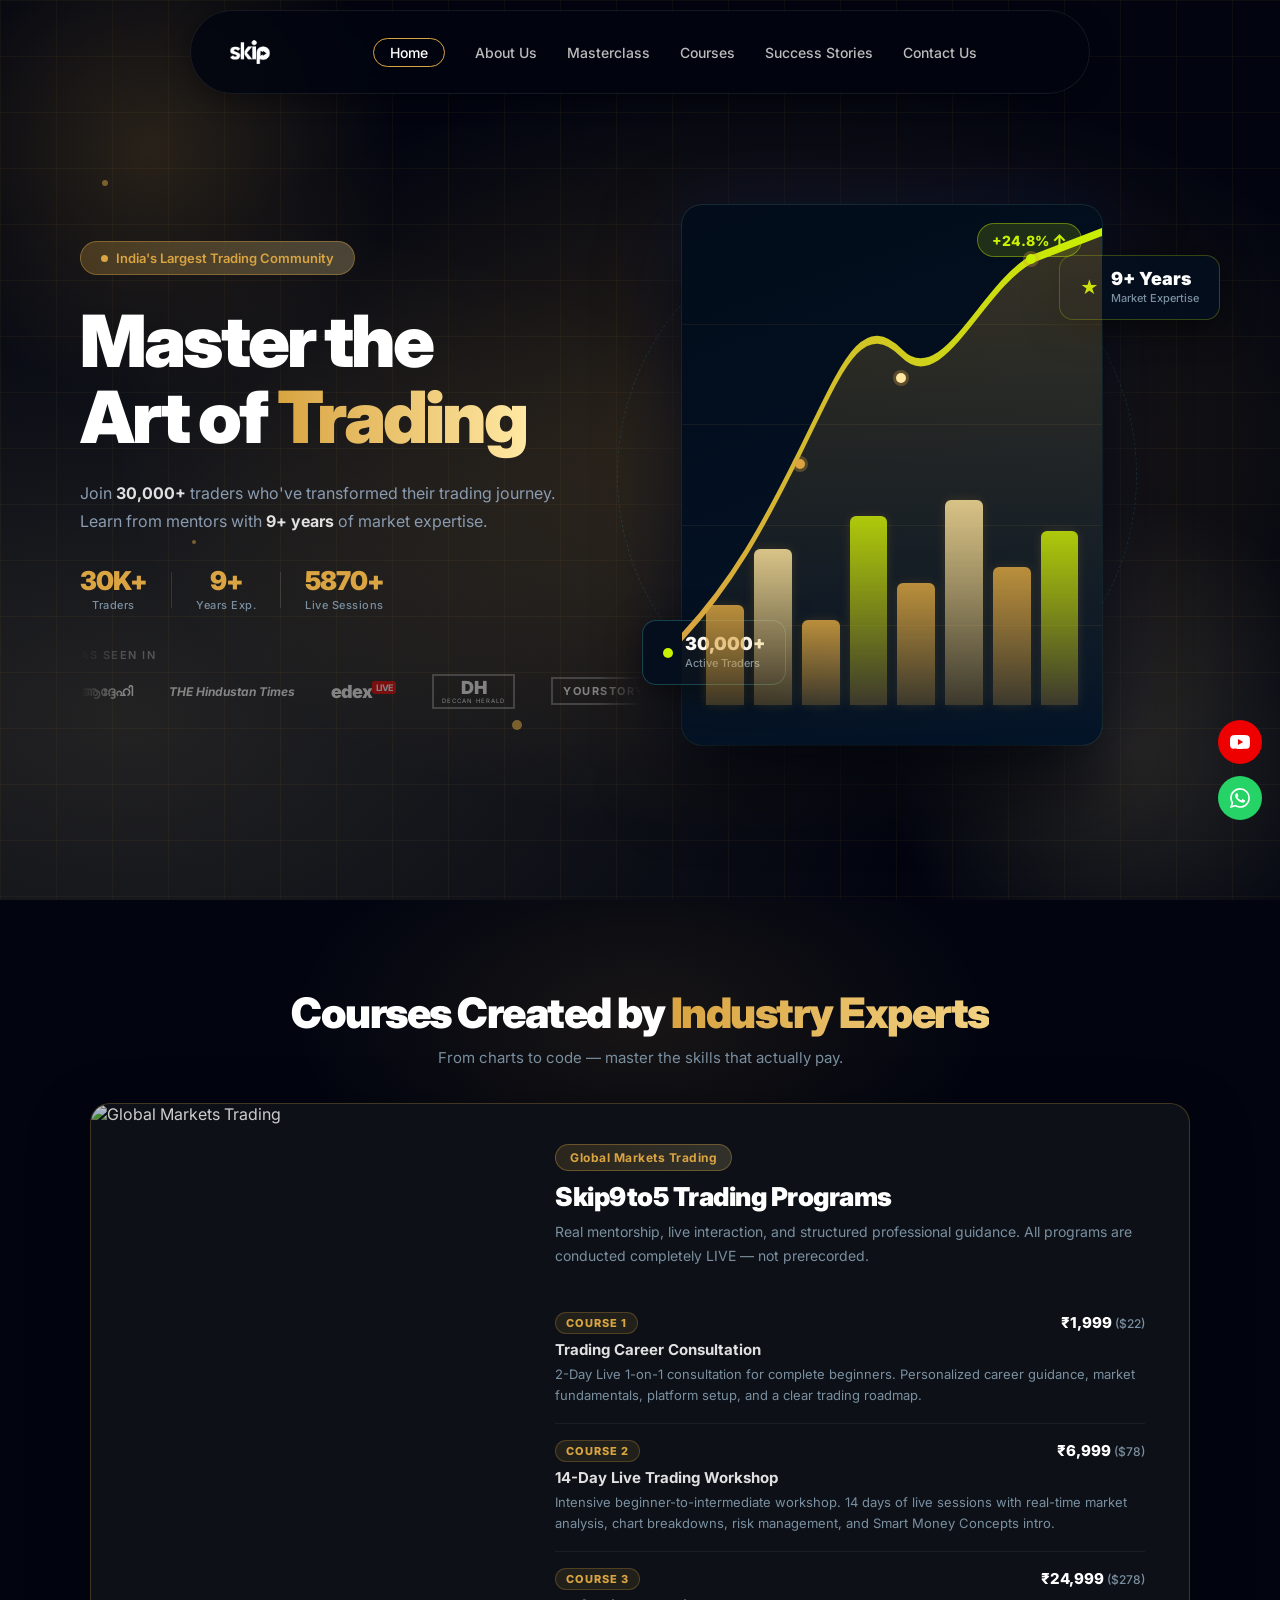
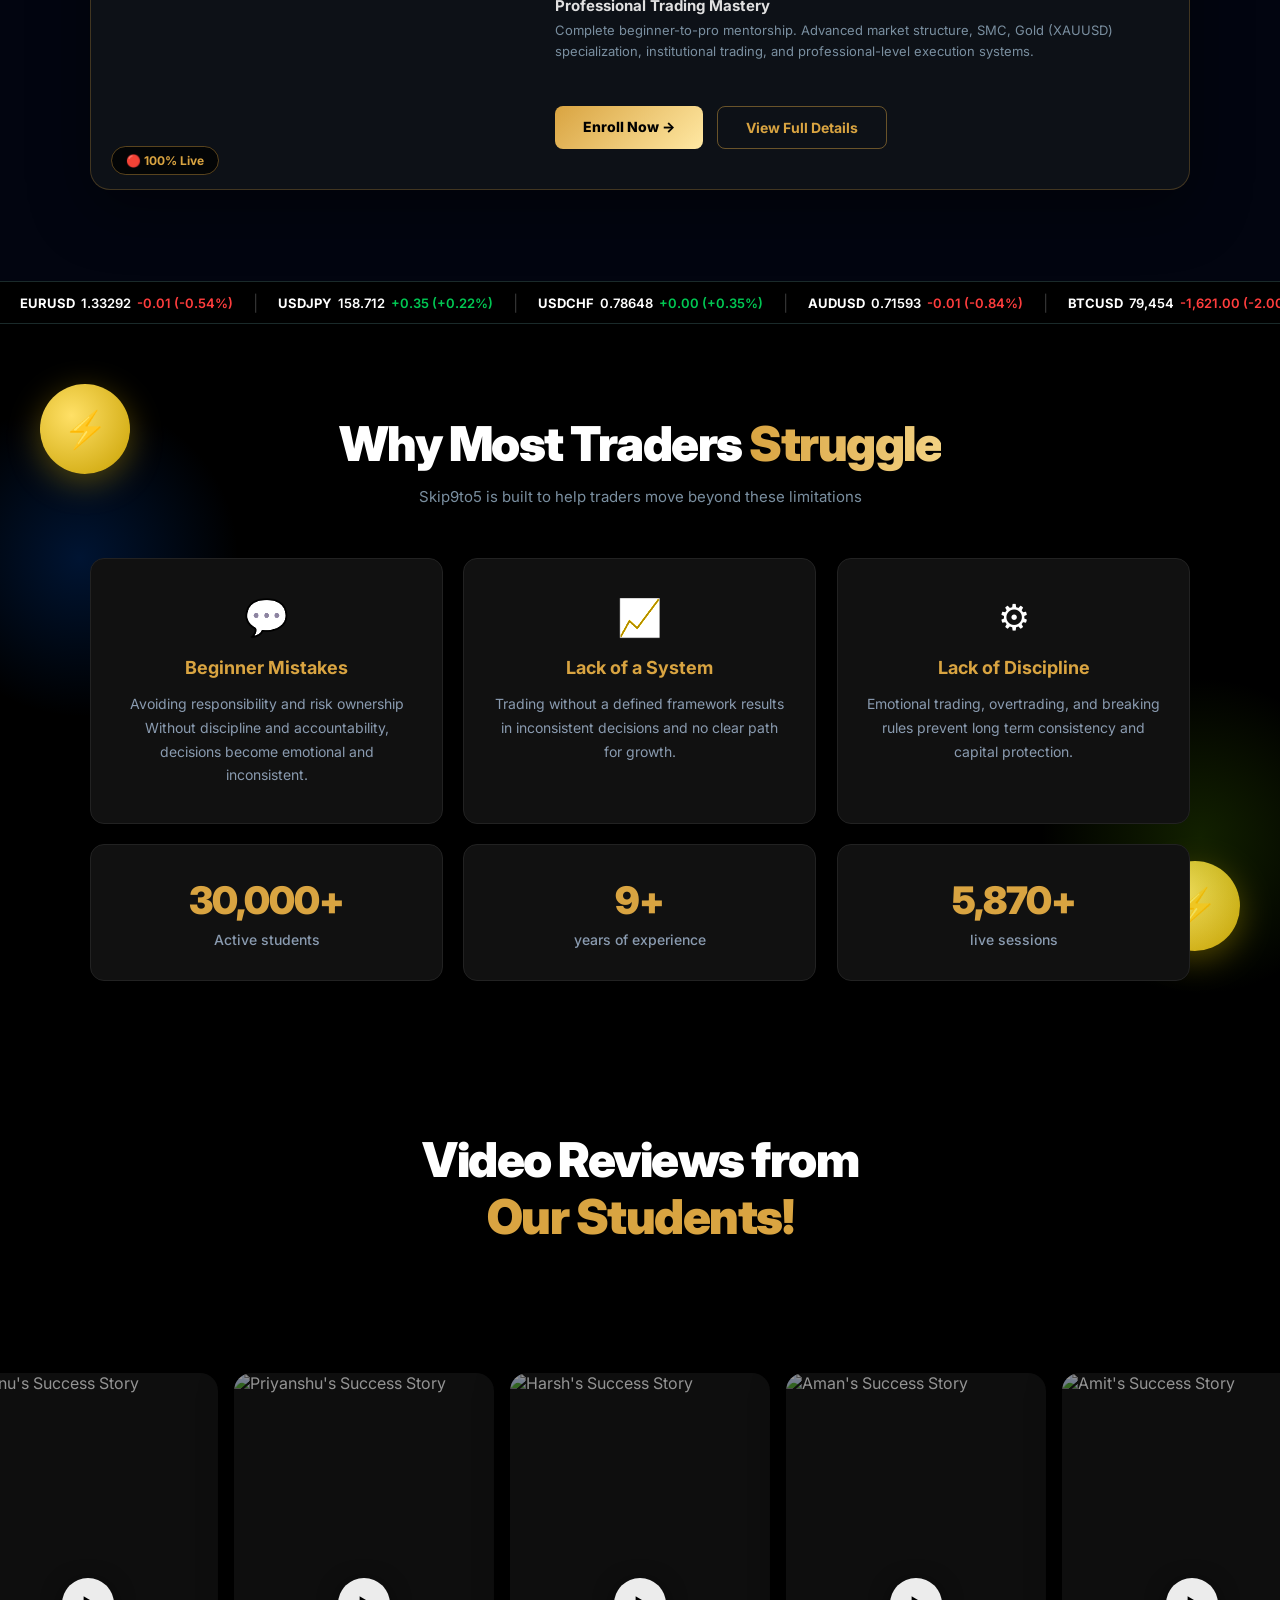
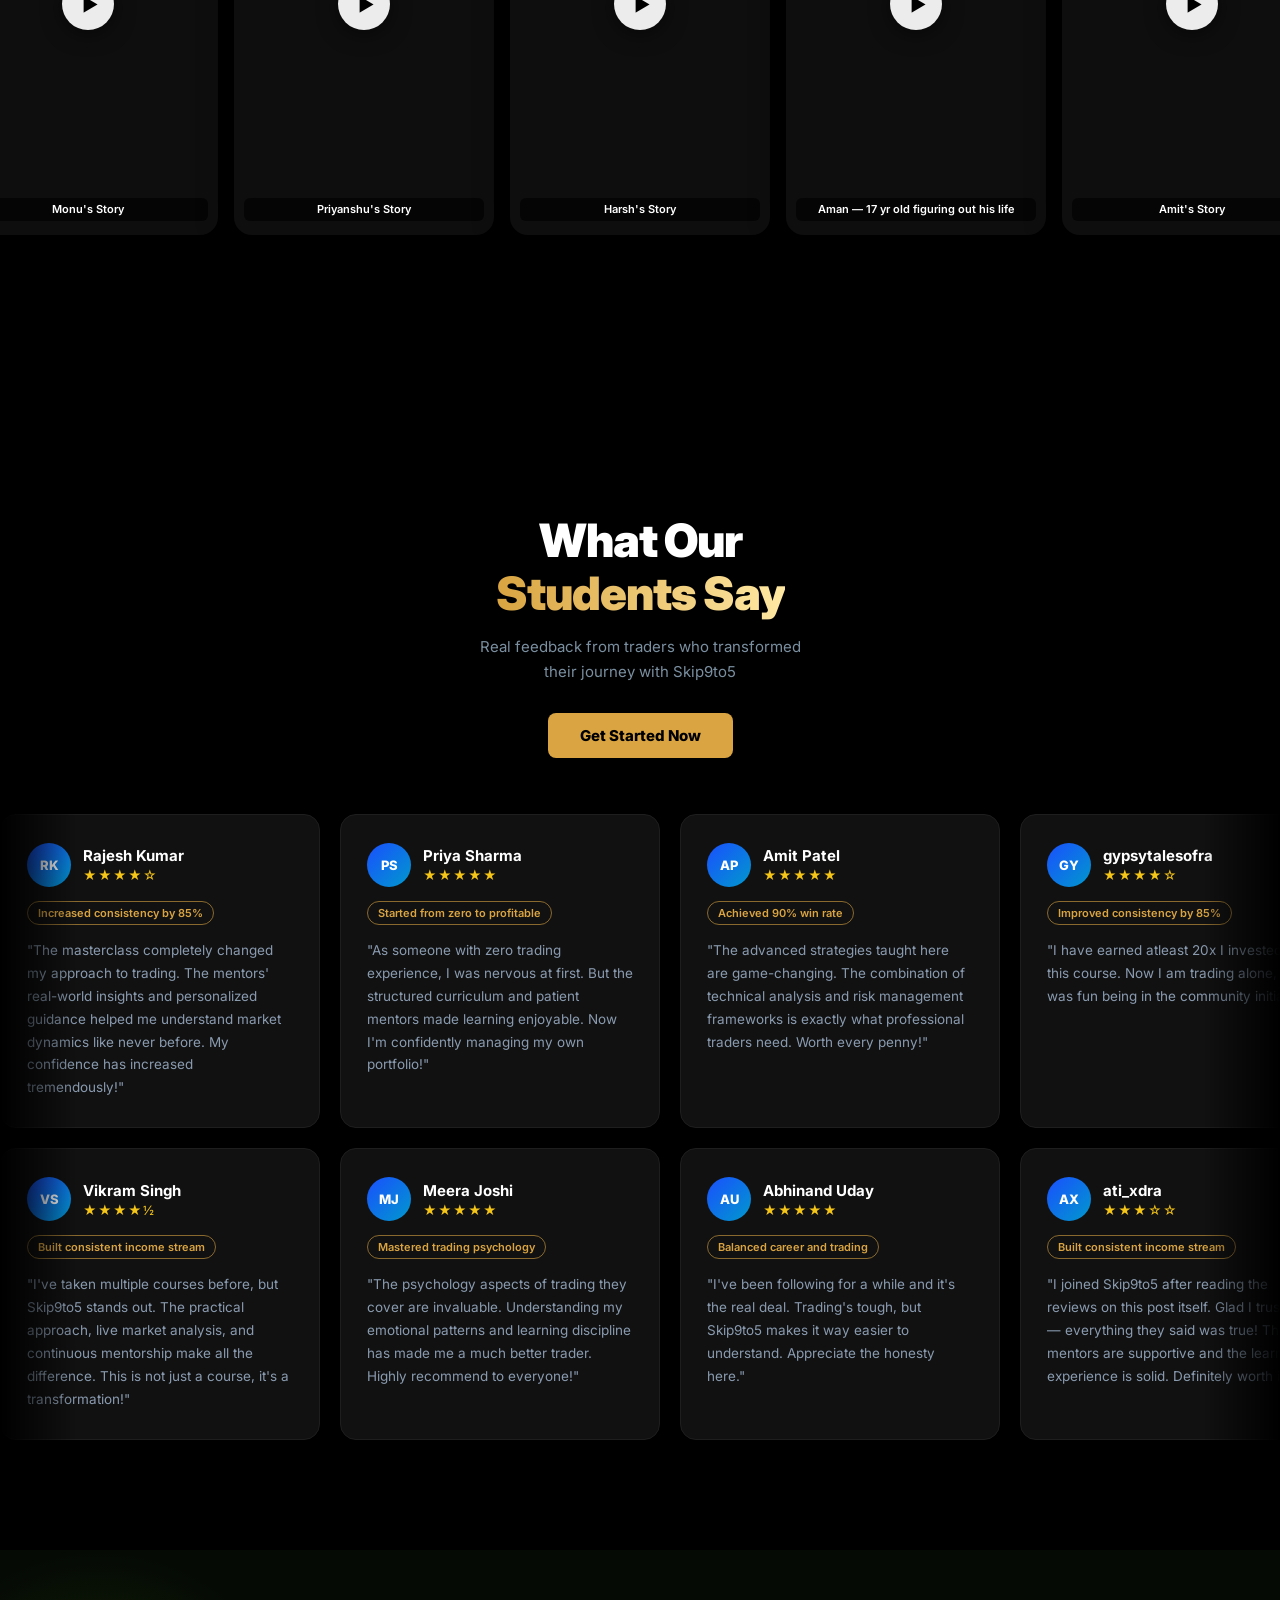
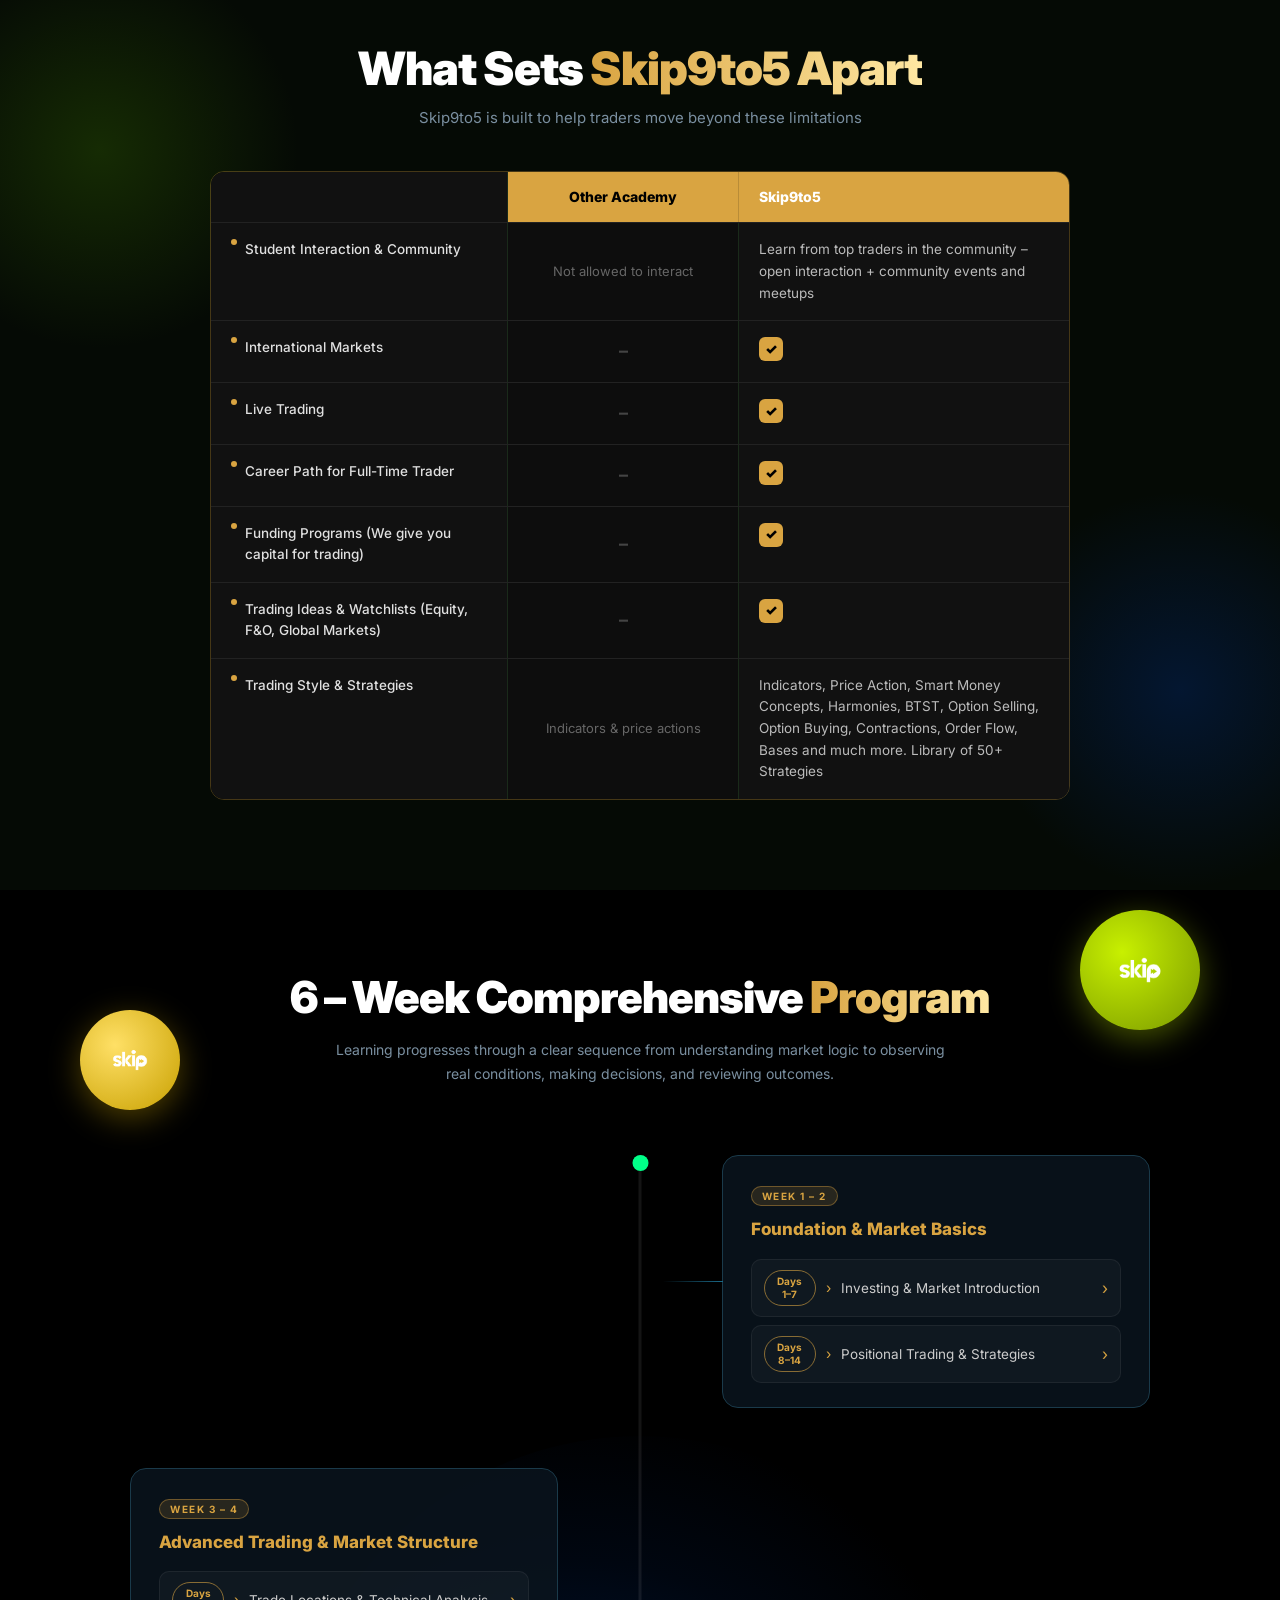
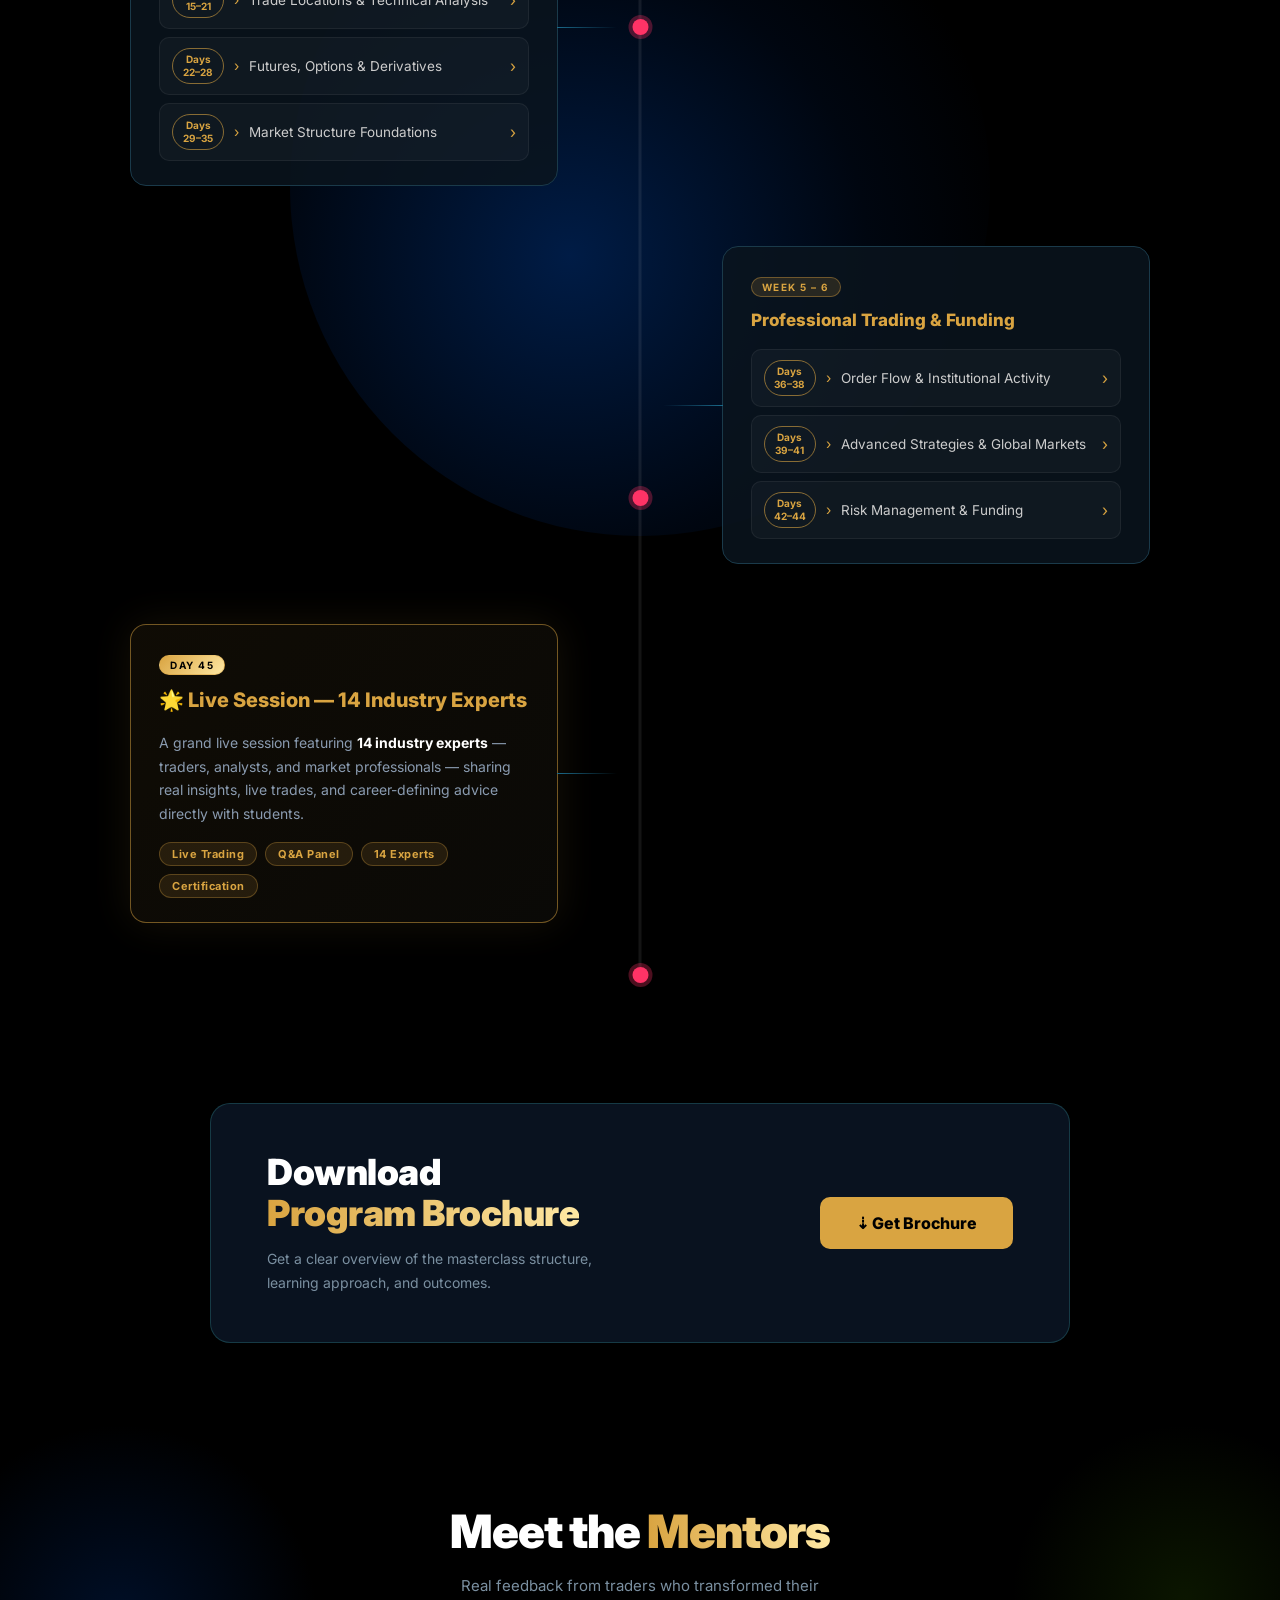
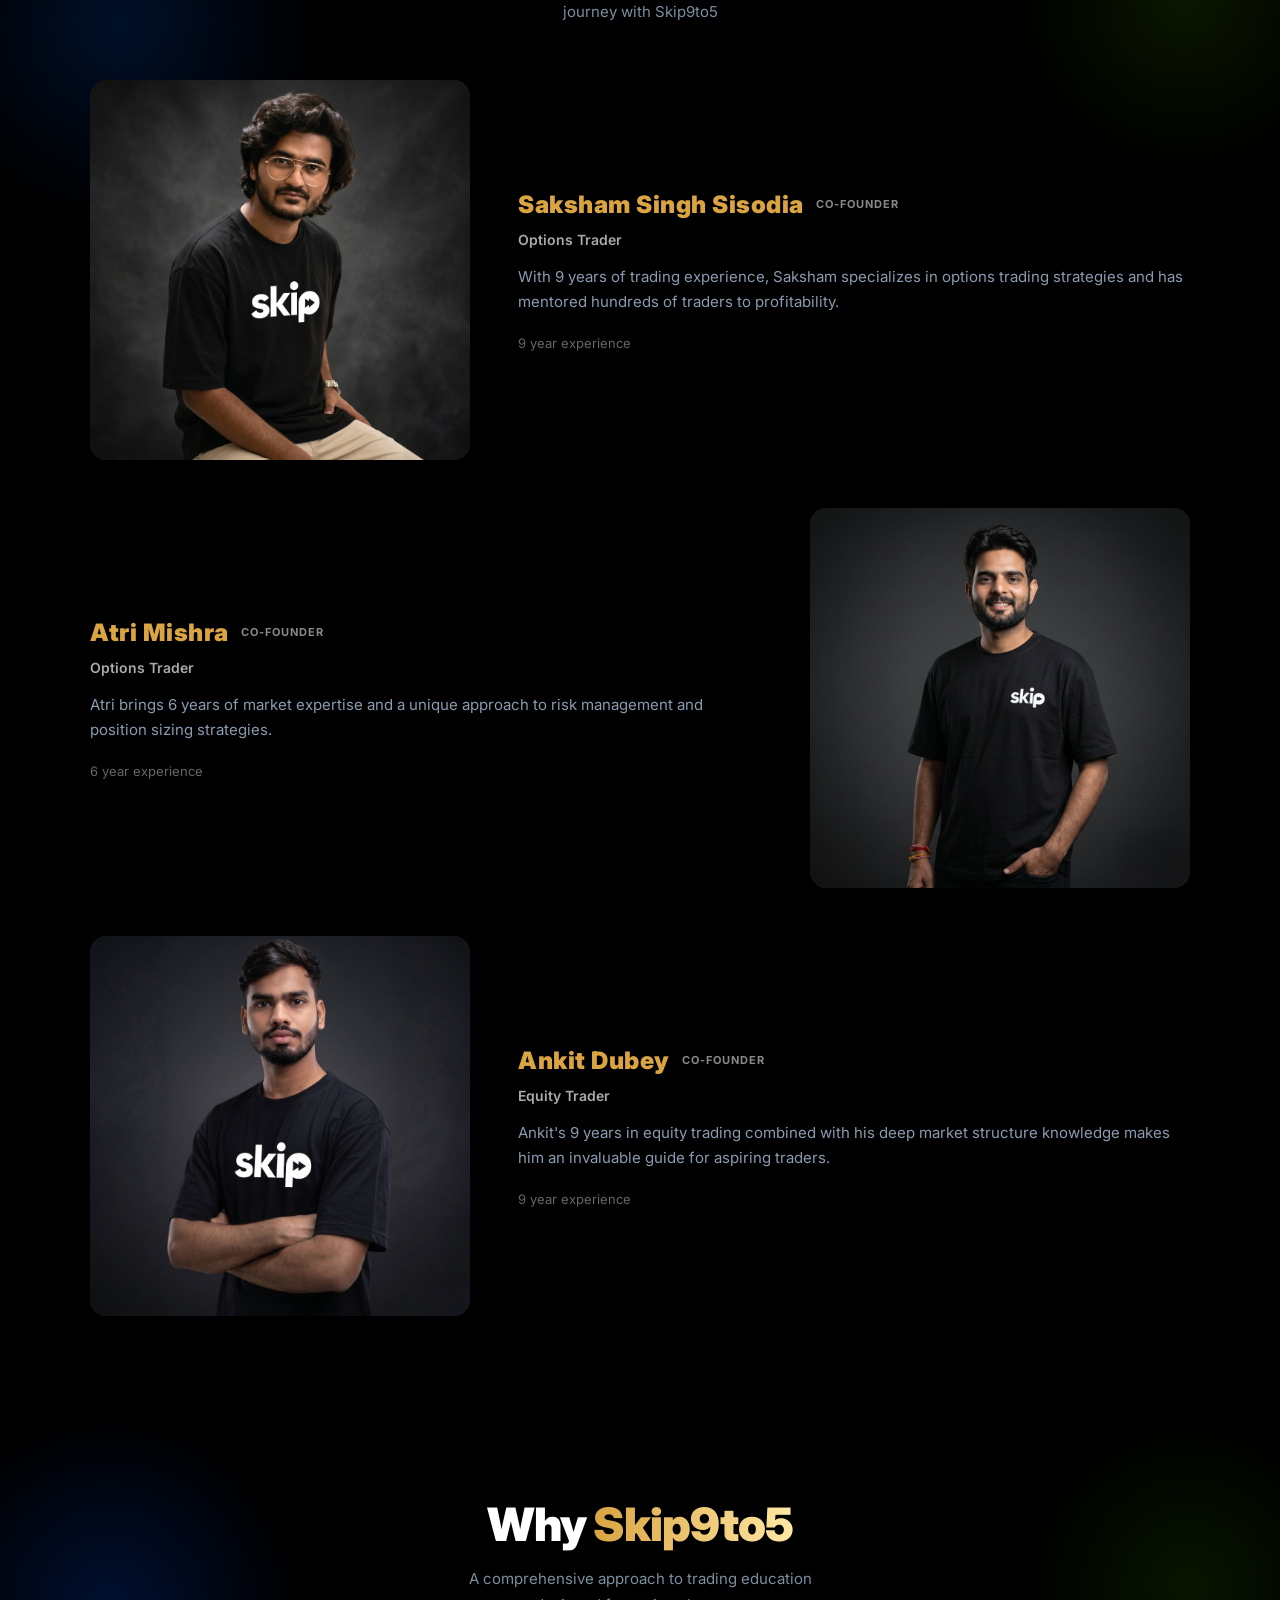
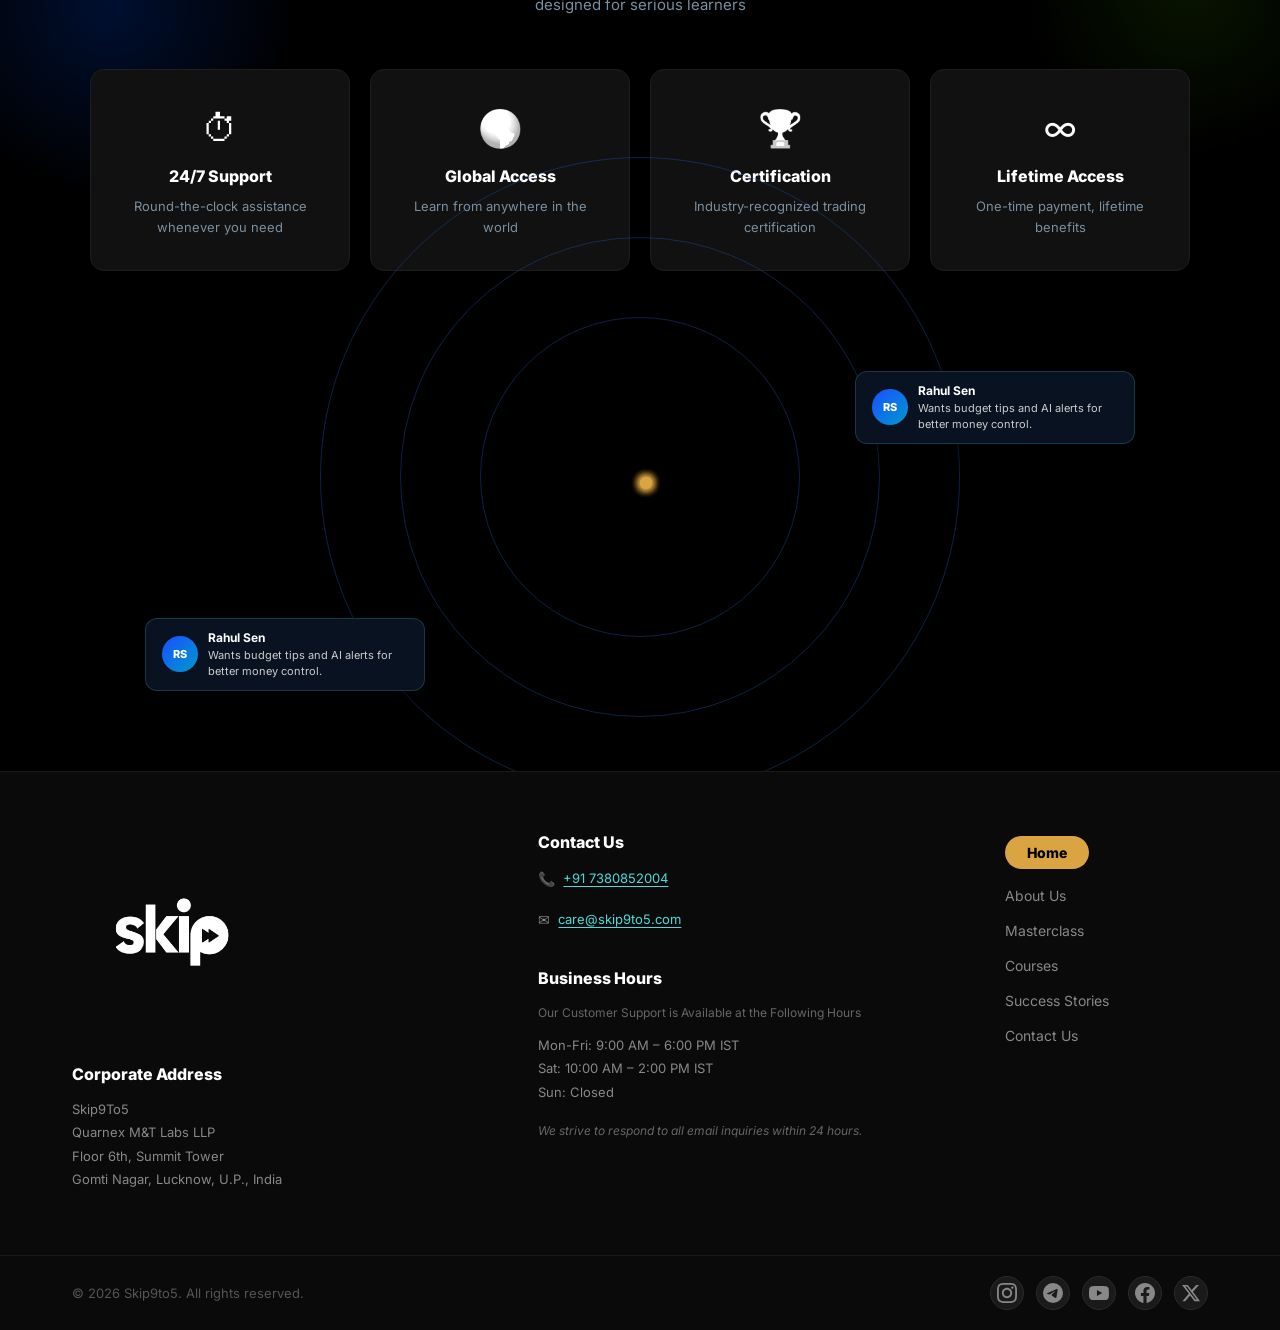
==== commit db8a5949: "final" ====
--- a/index.html
+++ b/index.html
@@ -345,57 +345,39 @@
 
   <!-- VIDEO WALL SECTION -->
   <section class="video-wall">
-    <div class="vw-grid">
-
-      <!-- col 1 -->
-      <div class="vw-col vw-col--offset">
-        <div class="vw-item" data-vid="0Kn14chFqkI" data-animate="zoom-in" data-delay="100">
-          <img src="https://img.youtube.com/vi/0Kn14chFqkI/hqdefault.jpg" alt="Monu's Success Story" />
-          <div class="vw-overlay">
-            <div class="vw-play">&#9654;</div>
-          </div>
-          <div class="vw-caption">Monu's Story</div>
-        </div>
-        <div class="vw-item vw-item--sm" data-vid="X-Z2sz8agEo" data-animate="zoom-in" data-delay="200">
-          <img src="https://img.youtube.com/vi/X-Z2sz8agEo/hqdefault.jpg" alt="Priyanshu's Success Story" />
-          <div class="vw-overlay">
-            <div class="vw-play">&#9654;</div>
-          </div>
-          <div class="vw-caption">Priyanshu's Story</div>
-        </div>
-      </div>
-
-      <!-- col 2 -->
-      <div class="vw-col">
-        <div class="vw-item" data-vid="LWwvFwNIF-0" data-animate="zoom-in" data-delay="150">
-          <img src="https://img.youtube.com/vi/LWwvFwNIF-0/hqdefault.jpg" alt="Harsh's Success Story" />
-          <div class="vw-overlay">
-            <div class="vw-play">&#9654;</div>
-          </div>
-          <div class="vw-caption">Harsh's Story</div>
-        </div>
-      </div>
-
-      <!-- col 3 (tall center) -->
-      <div class="vw-col vw-col--tall">
-        <div class="vw-item vw-item--tall" data-vid="XWdUt3kWyk4" data-animate="fade-up" data-delay="100">
-          <img src="https://img.youtube.com/vi/XWdUt3kWyk4/hqdefault.jpg" alt="Aman's Success Story" />
-          <div class="vw-overlay">
-            <div class="vw-play">&#9654;</div>
-          </div>
-          <div class="vw-caption">Aman — 17 yr old figuring out his life</div>
-        </div>
-      </div>
-
-      <!-- col 4 -->
-      <div class="vw-col">
-        <div class="vw-item vw-item--center" data-vid="Lo_ufs17RVM" data-animate="fade-up" data-delay="200">
-          <img src="https://img.youtube.com/vi/Lo_ufs17RVM/hqdefault.jpg" alt="Amit's Success Story" />
-          <div class="vw-overlay">
-            <div class="vw-play">&#9654;</div>
-          </div>
-          <div class="vw-caption">Amit's Story</div>
-        </div>
+    <div class="vw-header">
+      <h2>Video Reviews from<br><span class="vw-header-highlight">Our Students!</span></h2>
+    </div>
+    <div class="vw-shorts-row">
+
+      <div class="vw-short vw-short--up" data-vid="0Kn14chFqkI" data-animate="zoom-in" data-delay="100">
+        <img src="https://img.youtube.com/vi/0Kn14chFqkI/maxresdefault.jpg" alt="Monu's Success Story" />
+        <div class="vw-overlay"><div class="vw-play">&#9654;</div></div>
+        <div class="vw-caption">Monu's Story</div>
+      </div>
+
+      <div class="vw-short vw-short--down" data-vid="X-Z2sz8agEo" data-animate="zoom-in" data-delay="150">
+        <img src="https://img.youtube.com/vi/X-Z2sz8agEo/maxresdefault.jpg" alt="Priyanshu's Success Story" />
+        <div class="vw-overlay"><div class="vw-play">&#9654;</div></div>
+        <div class="vw-caption">Priyanshu's Story</div>
+      </div>
+
+      <div class="vw-short vw-short--up" data-vid="LWwvFwNIF-0" data-animate="zoom-in" data-delay="200">
+        <img src="https://img.youtube.com/vi/LWwvFwNIF-0/maxresdefault.jpg" alt="Harsh's Success Story" />
+        <div class="vw-overlay"><div class="vw-play">&#9654;</div></div>
+        <div class="vw-caption">Harsh's Story</div>
+      </div>
+
+      <div class="vw-short vw-short--down" data-vid="XWdUt3kWyk4" data-animate="zoom-in" data-delay="250">
+        <img src="https://img.youtube.com/vi/XWdUt3kWyk4/maxresdefault.jpg" alt="Aman's Success Story" />
+        <div class="vw-overlay"><div class="vw-play">&#9654;</div></div>
+        <div class="vw-caption">Aman — 17 yr old figuring out his life</div>
+      </div>
+
+      <div class="vw-short vw-short--up" data-vid="Lo_ufs17RVM" data-animate="zoom-in" data-delay="300">
+        <img src="https://img.youtube.com/vi/Lo_ufs17RVM/maxresdefault.jpg" alt="Amit's Success Story" />
+        <div class="vw-overlay"><div class="vw-play">&#9654;</div></div>
+        <div class="vw-caption">Amit's Story</div>
       </div>
 
     </div>
@@ -413,7 +395,7 @@
   </div>
 
   <script>
-    const items = document.querySelectorAll('.vw-item');
+    const items = document.querySelectorAll('.vw-short');
     const modal = document.getElementById('ytModal');
     const frame = document.getElementById('ytFrame');
     const close = document.getElementById('ytClose');
@@ -1138,7 +1120,7 @@
         <path d="M23.498 6.186a3.016 3.016 0 0 0-2.122-2.136C19.505 3.545 12 3.545 12 3.545s-7.505 0-9.377.505A3.017 3.017 0 0 0 .502 6.186C0 8.07 0 12 0 12s0 3.93.502 5.814a3.016 3.016 0 0 0 2.122 2.136c1.871.505 9.376.505 9.376.505s7.505 0 9.377-.505a3.015 3.015 0 0 0 2.122-2.136C24 15.93 24 12 24 12s0-3.93-.502-5.814zM9.545 15.568V8.432L15.818 12l-6.273 3.568z"/>
       </svg>
     </a>
-    <a href="#" class="float-wa" aria-label="WhatsApp">
+    <a href="https://wa.me/917380852004?text=Hi%20Team%20Skip9To5%2C%20I%20want%20to%20know%20more%20about%20your%20programs." class="float-wa" target="_blank" rel="noopener" aria-label="WhatsApp">
       <svg width="20" height="20" viewBox="0 0 24 24" fill="currentColor">
         <path d="M17.472 14.382c-.297-.149-1.758-.867-2.03-.967-.273-.099-.471-.148-.67.15-.197.297-.767.966-.94 1.164-.173.199-.347.223-.644.075-.297-.15-1.255-.463-2.39-1.475-.883-.788-1.48-1.761-1.653-2.059-.173-.297-.018-.458.13-.606.134-.133.298-.347.446-.52.149-.174.198-.298.298-.497.099-.198.05-.371-.025-.52-.075-.149-.669-1.612-.916-2.207-.242-.579-.487-.5-.669-.51-.173-.008-.371-.01-.57-.01-.198 0-.52.074-.792.372-.272.297-1.04 1.016-1.04 2.479 0 1.462 1.065 2.875 1.213 3.074.149.198 2.096 3.2 5.077 4.487.709.306 1.262.489 1.694.625.712.227 1.36.195 1.871.118.571-.085 1.758-.719 2.006-1.413.248-.694.248-1.289.173-1.413-.074-.124-.272-.198-.57-.347m-5.421 7.403h-.004a9.87 9.87 0 01-5.031-1.378l-.361-.214-3.741.982.998-3.648-.235-.374a9.86 9.86 0 01-1.51-5.26c.001-5.45 4.436-9.884 9.888-9.884 2.64 0 5.122 1.03 6.988 2.898a9.825 9.825 0 012.893 6.994c-.003 5.45-4.437 9.884-9.885 9.884m8.413-18.297A11.815 11.815 0 0012.05 0C5.495 0 .16 5.335.157 11.892c0 2.096.547 4.142 1.588 5.945L.057 24l6.305-1.654a11.882 11.882 0 005.683 1.448h.005c6.554 0 11.89-5.335 11.893-11.893a11.821 11.821 0 00-3.48-8.413Z"/>
       </svg>
--- a/style.css
+++ b/style.css
@@ -819,49 +819,58 @@
   overflow: hidden;
 }
 
-.vw-grid {
+/* ── VIDEO WALL HEADER ── */
+.vw-header {
+  text-align: center;
+  padding: 0 24px 8px;
+}
+.vw-header h2 {
+  font-size: 48px;
+  font-weight: 900;
+  letter-spacing: -1.5px;
+  color: #fff;
+  line-height: 1.2;
+  margin: 0;
+}
+.vw-header-highlight {
+  color: #d9a441;
+}
+
+/* ── SHORTS ROW ── */
+.vw-shorts-row {
   display: flex;
   align-items: center;
-  gap: 12px;
-  padding: 0 24px;
-  min-height: 620px;
-}
-
-/* each column */
-.vw-col {
-  display: flex;
-  flex-direction: column;
-  gap: 12px;
-  flex: 1;
-}
-.vw-col--offset {
-  margin-top: 80px;
-}
-.vw-col--tall {
-  flex: 1.2;
-}
-
-/* individual video card */
-.vw-item {
+  justify-content: center;
+  gap: 16px;
+  padding: 40px 32px;
+  min-height: 700px;
+}
+
+/* each short card — 9:16 portrait */
+.vw-short {
   position: relative;
-  border-radius: 14px;
+  width: 260px;
+  height: 462px; /* 9:16 ratio */
+  border-radius: 18px;
   overflow: hidden;
   cursor: pointer;
   background: #111;
-  height: 260px;
   flex-shrink: 0;
-}
-.vw-item--sm     { height: 180px; }
-.vw-item--tall   { height: 420px; }
-.vw-item--center { height: 360px; }
-
-.vw-item img {
+  transition: transform 0.3s ease, box-shadow 0.3s ease;
+  box-shadow: 0 8px 32px rgba(0,0,0,0.5);
+}
+
+/* stagger: odd cards shift up, even cards shift down */
+.vw-short--up   { transform: translateY(-50px); }
+.vw-short--down { transform: translateY(50px); }
+
+.vw-short img {
   width: 100%;
   height: 100%;
   object-fit: cover;
   display: block;
   transition: transform 0.4s ease, filter 0.4s ease;
-  filter: brightness(0.75);
+  filter: brightness(0.72);
 }
 
 /* overlay + play button */
@@ -871,7 +880,7 @@
   display: flex;
   align-items: center;
   justify-content: center;
-  background: rgba(0,0,0,0.25);
+  background: rgba(0,0,0,0.2);
   transition: background 0.3s;
 }
 .vw-play {
@@ -891,25 +900,43 @@
 /* caption */
 .vw-caption {
   position: absolute;
-  bottom: 12px;
-  left: 12px;
-  font-size: 12px;
+  bottom: 14px;
+  left: 10px;
+  right: 10px;
+  font-size: 11px;
   font-weight: 600;
   color: #fff;
-  background: rgba(0,0,0,0.55);
-  padding: 3px 8px;
-  border-radius: 4px;
+  background: rgba(0,0,0,0.6);
+  padding: 4px 8px;
+  border-radius: 6px;
   backdrop-filter: blur(4px);
-}
-
-/* hover effects */
-.vw-item:hover img        { transform: scale(1.05); filter: brightness(0.9); }
-.vw-item:hover .vw-overlay { background: rgba(0,0,0,0.1); }
-.vw-item:hover .vw-play   { transform: scale(1.15); background: #fff; }
-
-/* stagger animation delays handled via data-delay attributes */
-
-/* ── YOUTUBE MODAL ── */
+  text-align: center;
+  line-height: 1.4;
+}
+
+/* hover */
+.vw-short:hover img         { transform: scale(1.06); filter: brightness(0.9); }
+.vw-short:hover .vw-overlay { background: rgba(0,0,0,0.05); }
+.vw-short:hover .vw-play    { transform: scale(1.15); background: #fff; }
+.vw-short--up:hover   { transform: translateY(-58px); box-shadow: 0 16px 48px rgba(217,164,65,0.25); }
+.vw-short--down:hover { transform: translateY(58px);  box-shadow: 0 16px 48px rgba(217,164,65,0.25); }
+
+/* mobile: horizontal scroll */
+@media (max-width: 768px) {
+  .vw-shorts-row {
+    justify-content: flex-start;
+    overflow-x: auto;
+    padding: 40px 20px;
+    gap: 12px;
+    scrollbar-width: none;
+  }
+  .vw-shorts-row::-webkit-scrollbar { display: none; }
+  .vw-short { width: 160px; height: 284px; }
+  .vw-short--up, .vw-short--down { transform: none; }
+  .vw-short--up:hover, .vw-short--down:hover { transform: translateY(-6px); }
+}
+
+/* ── YOUTUBE MODAL — Shorts (9:16) ── */
 .yt-modal {
   position: fixed;
   inset: 0;
@@ -936,10 +963,9 @@
 .yt-modal-box {
   position: relative;
   z-index: 1;
-  width: 90%;
-  max-width: 900px;
+  width: min(360px, 90vw);
   background: #000;
-  border-radius: 16px;
+  border-radius: 20px;
   overflow: hidden;
   box-shadow: 0 32px 80px rgba(0,0,0,0.8);
   transform: scale(0.92);
@@ -951,7 +977,7 @@
 
 .yt-frame-wrap {
   position: relative;
-  padding-bottom: 56.25%; /* 16:9 */
+  padding-bottom: 177.78%; /* 9:16 */
   height: 0;
 }
 .yt-frame-wrap iframe {
